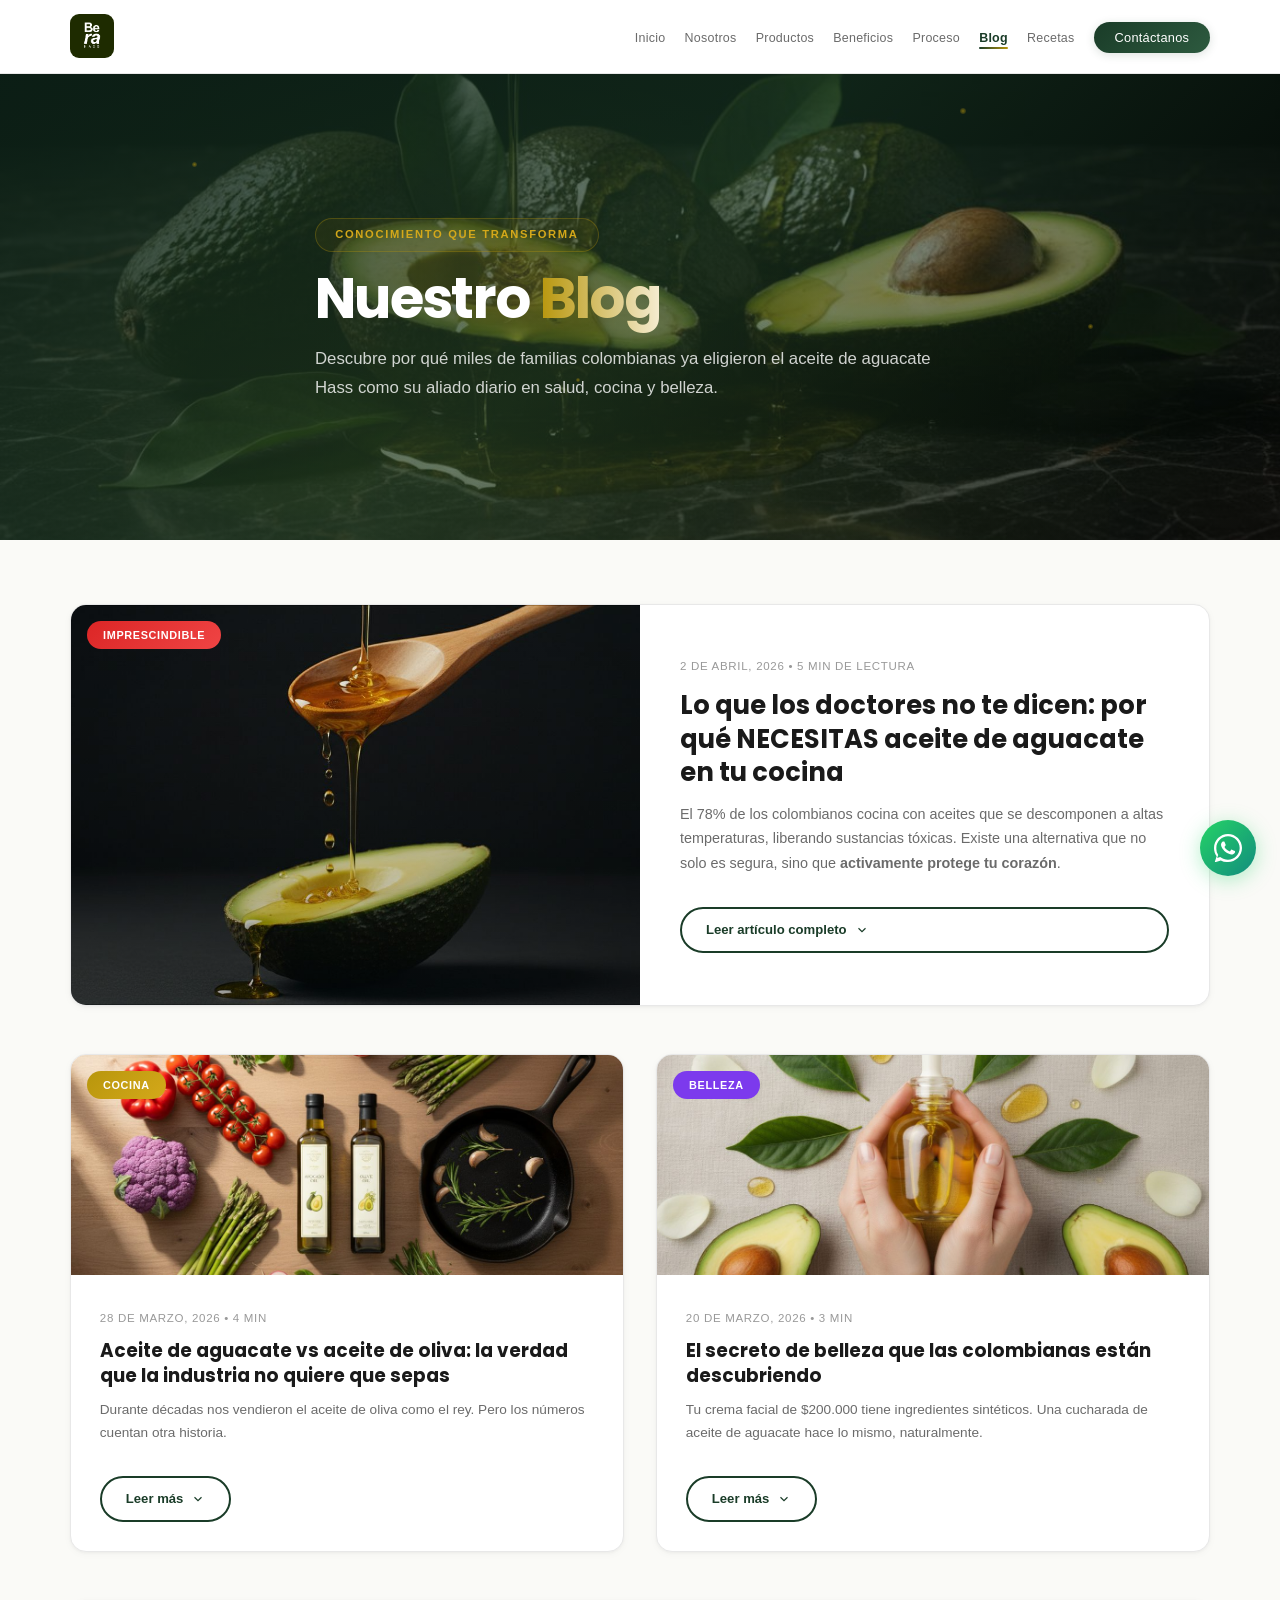
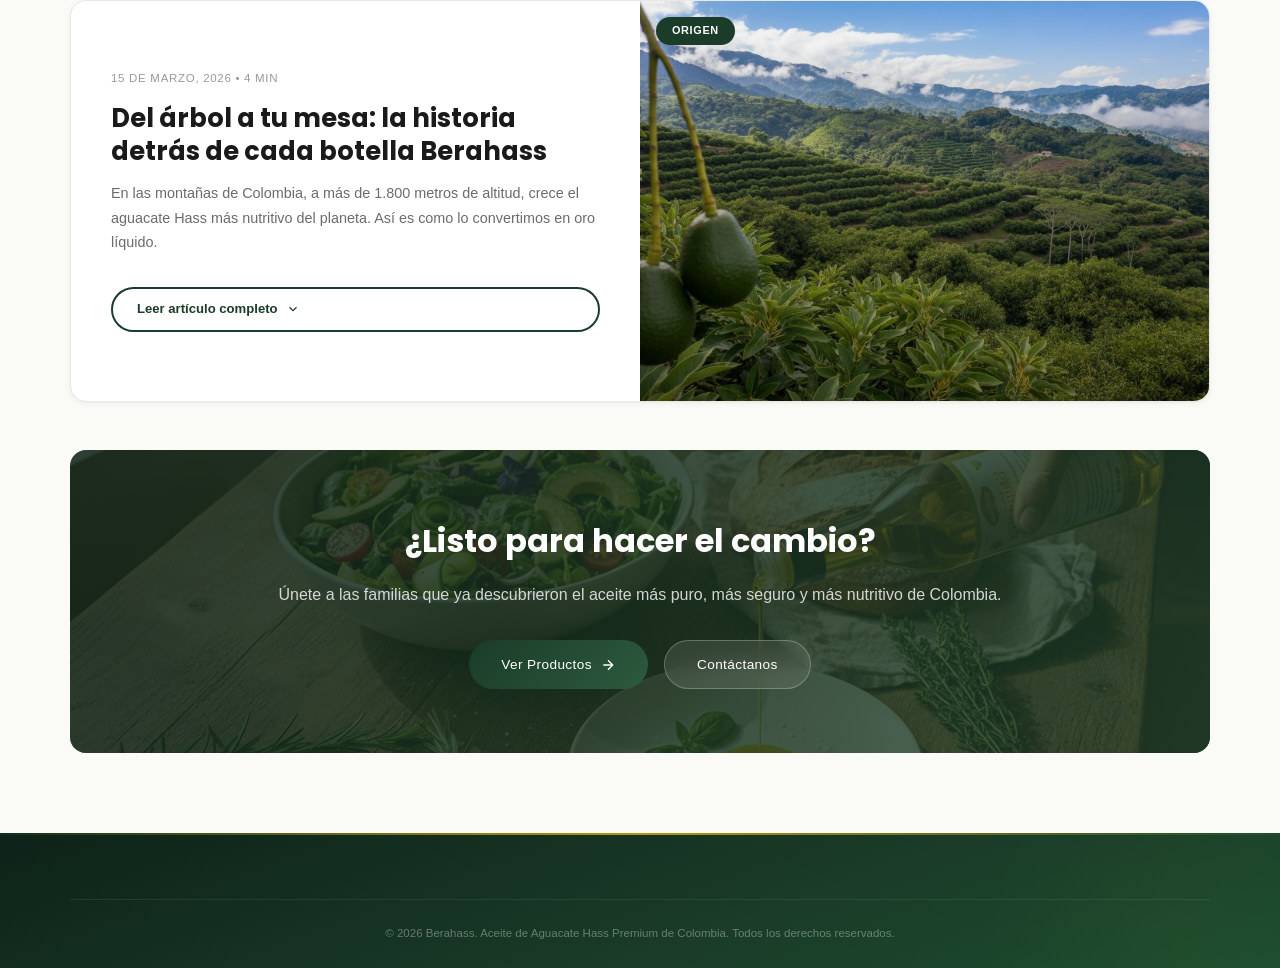
==== blog.html @ 2ee93e2a "Polish new logo for mobile + iOS home-screen icon Add responsive sizing for .logo-img at 820px, 600p" ====
<!DOCTYPE html>
<html lang="es">
<head>
    <meta charset="UTF-8">
    <meta name="viewport" content="width=device-width, initial-scale=1.0">
    <title>Blog | Berahass - Aceite de Aguacate Hass Premium</title>
    <meta name="description" content="Descubre los secretos del aceite de aguacate Hass: beneficios para tu salud, recetas, belleza y por qué es el mejor aceite del mundo.">
    <link rel="canonical" href="https://berahass.co/blog.html">
    <meta property="og:title" content="Blog | Berahass - Aceite de Aguacate Hass">
    <meta property="og:description" content="Todo sobre el aceite de aguacate Hass colombiano. Salud, cocina y belleza.">
    <meta property="og:image" content="https://berahass.co/hero-cultivo.jpg">
    <meta name="theme-color" content="#1a4d2e">
    <link rel="icon" type="image/png" sizes="48x48" href="favicon-48.png">
    <link rel="icon" type="image/png" sizes="192x192" href="favicon-192.png">
    <link rel="apple-touch-icon" sizes="180x180" href="BERAHASS1.png">
    <link rel="preload" href="aguacate-hero.jpg" as="image" fetchpriority="high">
    <link rel="preload" href="styles.css" as="style">
    <link rel="dns-prefetch" href="https://fonts.googleapis.com">
    <link rel="preconnect" href="https://fonts.googleapis.com">
    <link rel="preconnect" href="https://fonts.gstatic.com" crossorigin>
    <link href="https://fonts.googleapis.com/css2?family=Poppins:wght@600;700&family=Inter:wght@400;500;600&display=swap" rel="stylesheet" media="print" onload="this.media='all'">
    <noscript><link href="https://fonts.googleapis.com/css2?family=Poppins:wght@600;700&family=Inter:wght@400;500;600&display=swap" rel="stylesheet"></noscript>
    <link rel="stylesheet" href="styles.css">
    <style>
        *,*::before,*::after{box-sizing:border-box;margin:0;padding:0}
        body{font-family:-apple-system,sans-serif;overflow-x:hidden}
        .navbar-solid{position:fixed;top:0;left:0;right:0;z-index:1000;background:#fff;padding:.9rem 0}
        .nav-container{display:flex;align-items:center;justify-content:space-between;flex-wrap:nowrap}
        .nav-links{display:flex;align-items:center;gap:1.2rem}
        .nav-links a{font-size:.78rem;white-space:nowrap}
        .blog-hero{position:relative;min-height:60vh;display:flex;align-items:center}
    </style>
</head>
<body>
    <!-- Navigation (solid for inner pages) -->
    <nav class="navbar navbar-solid">
        <div class="container nav-container">
            <a href="index.html" class="logo">
                <img src="BERAHASS1.png" alt="Berahass" class="logo-img">
            </a>
            <button class="nav-toggle" id="navToggle" aria-label="Menu">
                <span></span><span></span><span></span>
            </button>
            <ul class="nav-links" id="navLinks">
                <li><a href="index.html">Inicio</a></li>
                <li><a href="index.html#nosotros">Nosotros</a></li>
                <li><a href="index.html#productos">Productos</a></li>
                <li><a href="index.html#beneficios">Beneficios</a></li>
                <li><a href="index.html#proceso">Proceso</a></li>
                <li><a href="blog.html" class="active">Blog</a></li>
                <li><a href="recetas.html">Recetas</a></li>
                <li><a href="index.html#contacto" class="btn-nav">Contáctanos</a></li>
            </ul>
        </div>
    </nav>

    <!-- Blog Hero -->
    <section class="blog-hero">
        <div class="blog-hero-overlay"></div>
        <div class="blog-hero-particles">
            <span class="particle" style="--x:15%;--y:30%;--s:5px;--d:7s;--delay:0s"></span>
            <span class="particle" style="--x:75%;--y:20%;--s:6px;--d:9s;--delay:1s"></span>
            <span class="particle" style="--x:45%;--y:70%;--s:4px;--d:8s;--delay:2s"></span>
            <span class="particle" style="--x:85%;--y:60%;--s:5px;--d:10s;--delay:0.5s"></span>
        </div>
        <div class="container blog-hero-content">
            <span class="blog-hero-tag">Conocimiento que transforma</span>
            <h1>Nuestro <span class="blog-hero-accent">Blog</span></h1>
            <p>Descubre por qué miles de familias colombianas ya eligieron el aceite de aguacate Hass como su aliado diario en salud, cocina y belleza.</p>
        </div>
    </section>

    <!-- Blog Content -->
    <section class="blog-section">
        <div class="container">

            <!-- Featured Article -->
            <article class="blog-featured" id="art1">
                <div class="blog-featured-img">
                    <img src="aguacate-salud.jpg" alt="Aceite de aguacate Hass puro cayendo sobre aguacates frescos" loading="lazy">
                    <div class="blog-featured-overlay"></div>
                    <span class="blog-cat blog-cat-red">Imprescindible</span>
                </div>
                <div class="blog-featured-body">
                    <span class="blog-meta">2 de Abril, 2026 &bull; 5 min de lectura</span>
                    <h2>Lo que los doctores no te dicen: por qué NECESITAS aceite de aguacate en tu cocina</h2>
                    <p class="blog-excerpt">El 78% de los colombianos cocina con aceites que se descomponen a altas temperaturas, liberando sustancias tóxicas. Existe una alternativa que no solo es segura, sino que <strong>activamente protege tu corazón</strong>.</p>
                    <div class="blog-featured-content" id="content1">
                        <h3>El peligro invisible en tu cocina</h3>
                        <p>Cada vez que calientas aceite de girasol, soya o canola por encima de 180°C, se generan aldehídos y radicales libres. Estos compuestos están directamente relacionados con enfermedades cardiovasculares y procesos inflamatorios crónicos.</p>
                        <p>El aceite de aguacate Hass tiene un <strong>punto de humo de 280°C</strong>, el más alto de todos los aceites naturales. Esto significa que puedes freír, saltear y hornear sin que el aceite se degrade. Cada gota que usas es segura.</p>
                        <h3>5 beneficios respaldados por la ciencia</h3>
                        <ul class="blog-list">
                            <li><strong>Reduce el colesterol LDL hasta un 22%</strong> — Estudios publicados en el Journal of Clinical Lipidology demuestran que el ácido oleico del aguacate reduce el colesterol malo sin afectar el bueno.</li>
                            <li><strong>Absorción de nutrientes x5</strong> — La grasa saludable del aceite de aguacate multiplica por 5 la absorción de carotenoides (vitamina A) de las ensaladas y vegetales.</li>
                            <li><strong>Antiinflamatorio natural</strong> — Rico en Omega-9, combate la inflamación crónica, la causa silenciosa del 80% de enfermedades modernas.</li>
                            <li><strong>Protege tu visión</strong> — Alto contenido de luteína, un antioxidante que protege la retina contra la degeneración macular.</li>
                            <li><strong>Fortalece el sistema inmune</strong> — La vitamina E y los fitosteroles del aceite de aguacate potencian las defensas naturales del cuerpo.</li>
                        </ul>
                        <div class="blog-callout">
                            <div class="blog-callout-icon">💡</div>
                            <p><strong>Dato clave:</strong> Una sola cucharada de aceite de aguacate Berahass contiene el 25% de tu dosis diaria de vitamina E. Es el aceite con mayor concentración de Omega 3-6-9 del mercado colombiano.</p>
                        </div>
                        <p>La pregunta no es si puedes permitirte usar aceite de aguacate. La pregunta es: <strong>¿puedes permitirte NO usarlo?</strong></p>
                    </div>
                    <button class="blog-toggle-btn" onclick="toggleArticle('content1', this)">
                        Leer artículo completo <svg width="14" height="14" viewBox="0 0 24 24" fill="none" stroke="currentColor" stroke-width="2"><path d="M6 9l6 6 6-6"/></svg>
                    </button>
                </div>
            </article>

            <!-- Article Grid -->
            <div class="blog-grid-2">

                <!-- Article 2 -->
                <article class="blog-card-2" id="art2">
                    <div class="blog-card-2-img">
                        <img src="aguacate-cocina.jpg" alt="Aguacates Hass cortados listos para cocinar" loading="lazy">
                        <span class="blog-cat blog-cat-gold">Cocina</span>
                    </div>
                    <div class="blog-card-2-body">
                        <span class="blog-meta">28 de Marzo, 2026 &bull; 4 min</span>
                        <h3>Aceite de aguacate vs aceite de oliva: la verdad que la industria no quiere que sepas</h3>
                        <p>Durante décadas nos vendieron el aceite de oliva como el rey. Pero los números cuentan otra historia.</p>
                        <div class="blog-card-2-content" id="content2">
                            <div class="blog-comparison">
                                <div class="blog-comp-item blog-comp-win">
                                    <h4>🥑 Aceite de Aguacate</h4>
                                    <ul>
                                        <li>Punto de humo: <strong>280°C</strong></li>
                                        <li>Omega-9: <strong>70%</strong></li>
                                        <li>Vitamina E: <strong>Alta</strong></li>
                                        <li>Sabor: <strong>Suave, versátil</strong></li>
                                        <li>Para freír: <strong>Perfecto</strong></li>
                                    </ul>
                                </div>
                                <div class="blog-comp-item">
                                    <h4>🫒 Aceite de Oliva</h4>
                                    <ul>
                                        <li>Punto de humo: <strong>210°C</strong></li>
                                        <li>Omega-9: <strong>55%</strong></li>
                                        <li>Vitamina E: <strong>Media</strong></li>
                                        <li>Sabor: <strong>Fuerte, amargo</strong></li>
                                        <li>Para freír: <strong>No ideal</strong></li>
                                    </ul>
                                </div>
                            </div>
                            <p>El aceite de aguacate supera al de oliva en <strong>todos los indicadores clave</strong>: mayor punto de humo, más Omega-9, sabor más neutro que no altera tus platos, y una versatilidad insuperable.</p>
                            <p>Además, el aceite de aguacate Berahass es <strong>100% colombiano</strong>. No recorre miles de kilómetros desde Europa. Llega fresco a tu mesa, con toda su potencia nutricional intacta.</p>
                            <div class="blog-callout blog-callout-gold">
                                <div class="blog-callout-icon">🔥</div>
                                <p><strong>¿Sabías que...?</strong> Cuando fríes con aceite de oliva a más de 210°C, pierdes todos sus beneficios. Con aceite de aguacate puedes llegar a 280°C sin perder ni una sola propiedad.</p>
                            </div>
                        </div>
                        <button class="blog-toggle-btn" onclick="toggleArticle('content2', this)">
                            Leer más <svg width="14" height="14" viewBox="0 0 24 24" fill="none" stroke="currentColor" stroke-width="2"><path d="M6 9l6 6 6-6"/></svg>
                        </button>
                    </div>
                </article>

                <!-- Article 3 -->
                <article class="blog-card-2" id="art3">
                    <div class="blog-card-2-img">
                        <img src="aguacate-belleza.jpg" alt="Aceite de aguacate Hass Extra Virgen para belleza natural" loading="lazy">
                        <span class="blog-cat blog-cat-purple">Belleza</span>
                    </div>
                    <div class="blog-card-2-body">
                        <span class="blog-meta">20 de Marzo, 2026 &bull; 3 min</span>
                        <h3>El secreto de belleza que las colombianas están descubriendo</h3>
                        <p>Tu crema facial de $200.000 tiene ingredientes sintéticos. Una cucharada de aceite de aguacate hace lo mismo, naturalmente.</p>
                        <div class="blog-card-2-content" id="content3">
                            <h4>Para tu piel</h4>
                            <p>El aceite de aguacate penetra las 3 capas de la piel gracias a su composición molecular única. No se queda en la superficie como las cremas convencionales.</p>
                            <ul class="blog-list">
                                <li><strong>Hidratación profunda</strong> — Los ácidos grasos esenciales restauran la barrera lipídica de la piel.</li>
                                <li><strong>Anti-edad natural</strong> — La vitamina E neutraliza los radicales libres que causan arrugas prematuras.</li>
                                <li><strong>Regeneración celular</strong> — Acelera la recuperación de cicatrices, quemaduras solares y manchas.</li>
                            </ul>
                            <h4>Para tu cabello</h4>
                            <ul class="blog-list">
                                <li><strong>Mascarilla nocturna:</strong> Aplica 2 cucharadas en las puntas, envuelve con una toalla y deja actuar toda la noche. Resultado: cabello de seda.</li>
                                <li><strong>Anti-frizz natural:</strong> Una gota entre las palmas y pásala por el cabello húmedo. Adiós al encrespamiento.</li>
                                <li><strong>Fortalecimiento:</strong> Masajea el cuero cabelludo con aceite tibio 2 veces por semana. Reduce la caída hasta un 40%.</li>
                            </ul>
                            <div class="blog-callout blog-callout-purple">
                                <div class="blog-callout-icon">✨</div>
                                <p><strong>Tip Berahass:</strong> Usa el aceite Extra Virgen para tratamientos de belleza. Al ser prensado en frío, conserva el 100% de sus vitaminas y antioxidantes.</p>
                            </div>
                        </div>
                        <button class="blog-toggle-btn" onclick="toggleArticle('content3', this)">
                            Leer más <svg width="14" height="14" viewBox="0 0 24 24" fill="none" stroke="currentColor" stroke-width="2"><path d="M6 9l6 6 6-6"/></svg>
                        </button>
                    </div>
                </article>
            </div>

            <!-- Article 4 - Full Width -->
            <article class="blog-featured blog-featured-reverse" id="art4">
                <div class="blog-featured-img">
                    <img src="aguacate-origen.jpg" alt="Cultivo de aguacate Hass en las montañas de Colombia" loading="lazy">
                    <div class="blog-featured-overlay"></div>
                    <span class="blog-cat blog-cat-green">Origen</span>
                </div>
                <div class="blog-featured-body">
                    <span class="blog-meta">15 de Marzo, 2026 &bull; 4 min</span>
                    <h2>Del árbol a tu mesa: la historia detrás de cada botella Berahass</h2>
                    <p class="blog-excerpt">En las montañas de Colombia, a más de 1.800 metros de altitud, crece el aguacate Hass más nutritivo del planeta. Así es como lo convertimos en oro líquido.</p>
                    <div class="blog-featured-content" id="content4">
                        <h3>Un proceso artesanal con estándares industriales</h3>
                        <p>Cada aguacate Hass es seleccionado a mano en su punto óptimo de maduración. Solo el 30% de los frutos pasan nuestro control de calidad. El resto se destina a otros usos.</p>
                        <p>El prensado en frío se realiza a menos de 50°C, preservando <strong>todas las vitaminas, antioxidantes y ácidos grasos</strong> que hacen único a este aceite. No usamos químicos, solventes ni refinamientos agresivos.</p>
                        <h3>¿Por qué el aguacate colombiano es diferente?</h3>
                        <ul class="blog-list">
                            <li><strong>Altitud perfecta</strong> — El clima de montaña tropical genera aguacates con mayor concentración de aceite (hasta 25% más que en otras regiones).</li>
                            <li><strong>Suelos volcánicos</strong> — Ricos en minerales que se transfieren directamente al fruto y luego al aceite.</li>
                            <li><strong>Sin estaciones extremas</strong> — Producción durante todo el año, lo que garantiza frescura constante.</li>
                            <li><strong>Biodiversidad única</strong> — El ecosistema colombiano produce frutos con un perfil nutricional incomparable.</li>
                        </ul>
                        <div class="blog-callout blog-callout-green">
                            <div class="blog-callout-icon">🌿</div>
                            <p><strong>Compromiso Berahass:</strong> Cada botella que compras apoya a más de 50 familias campesinas colombianas. No solo eliges salud, eliges impacto social.</p>
                        </div>
                    </div>
                    <button class="blog-toggle-btn" onclick="toggleArticle('content4', this)">
                        Leer artículo completo <svg width="14" height="14" viewBox="0 0 24 24" fill="none" stroke="currentColor" stroke-width="2"><path d="M6 9l6 6 6-6"/></svg>
                    </button>
                </div>
            </article>

            <!-- CTA Section -->
            <div class="blog-cta">
                <div class="blog-cta-inner">
                    <h2>¿Listo para hacer el cambio?</h2>
                    <p>Únete a las familias que ya descubrieron el aceite más puro, más seguro y más nutritivo de Colombia.</p>
                    <div class="blog-cta-buttons">
                        <a href="index.html#productos" class="btn btn-gold btn-lg">Ver Productos <svg width="16" height="16" viewBox="0 0 24 24" fill="none" stroke="currentColor" stroke-width="2"><path d="M5 12h14M12 5l7 7-7 7"/></svg></a>
                        <a href="index.html#contacto" class="btn btn-glass btn-lg">Contáctanos</a>
                    </div>
                </div>
            </div>

        </div>
    </section>

    <!-- Footer -->
    <footer class="footer">
        <div class="container">
            <div class="footer-bottom">
                <p>&copy; 2026 Berahass. Aceite de Aguacate Hass Premium de Colombia. Todos los derechos reservados.</p>
            </div>
        </div>
    </footer>

    <!-- WhatsApp Float -->
    <a href="https://wa.me/573000000000" target="_blank" rel="noopener noreferrer" class="whatsapp-float" aria-label="WhatsApp">
        <svg width="28" height="28" viewBox="0 0 24 24" fill="#fff"><path d="M17.472 14.382c-.297-.149-1.758-.867-2.03-.967-.273-.099-.471-.148-.67.15-.197.297-.767.966-.94 1.164-.173.199-.347.223-.644.075-.297-.15-1.255-.463-2.39-1.475-.883-.788-1.48-1.761-1.653-2.059-.173-.297-.018-.458.13-.606.134-.133.298-.347.446-.52.149-.174.198-.298.298-.497.099-.198.05-.371-.025-.52-.075-.149-.669-1.612-.916-2.207-.242-.579-.487-.5-.669-.51-.173-.008-.371-.01-.57-.01-.198 0-.52.074-.792.372-.272.297-1.04 1.016-1.04 2.479 0 1.462 1.065 2.875 1.213 3.074.149.198 2.096 3.2 5.077 4.487.709.306 1.262.489 1.694.625.712.227 1.36.195 1.871.118.571-.085 1.758-.719 2.006-1.413.248-.694.248-1.289.173-1.413-.074-.124-.272-.198-.57-.347z"/><path d="M12 0C5.373 0 0 5.373 0 12c0 2.625.846 5.059 2.284 7.034L.789 23.492a.5.5 0 00.611.611l4.458-1.495A11.952 11.952 0 0012 24c6.627 0 12-5.373 12-12S18.627 0 12 0zm0 22c-2.387 0-4.607-.798-6.379-2.145l-.258-.19-2.652.889.889-2.652-.19-.258A9.956 9.956 0 012 12C2 6.486 6.486 2 12 2s10 4.486 10 10-4.486 10-10 10z"/></svg>
        <span class="whatsapp-tooltip">Escríbenos</span>
    </a>

    <script>
    // Mobile nav toggle
    const navToggle = document.getElementById('navToggle');
    const navLinks = document.getElementById('navLinks');
    if (navToggle) {
        navToggle.addEventListener('click', () => {
            navToggle.classList.toggle('active');
            navLinks.classList.toggle('active');
        });
        navLinks.querySelectorAll('a').forEach(link => {
            link.addEventListener('click', () => {
                navToggle.classList.remove('active');
                navLinks.classList.remove('active');
            });
        });
    }

    // Toggle article content
    function toggleArticle(id, btn) {
        const content = document.getElementById(id);
        if (!content) return;
        const isOpen = content.classList.toggle('open');
        btn.classList.toggle('open', isOpen);
        btn.innerHTML = isOpen
            ? 'Cerrar <svg width="14" height="14" viewBox="0 0 24 24" fill="none" stroke="currentColor" stroke-width="2"><path d="M18 15l-6-6-6 6"/></svg>'
            : 'Leer más <svg width="14" height="14" viewBox="0 0 24 24" fill="none" stroke="currentColor" stroke-width="2"><path d="M6 9l6 6 6-6"/></svg>';
        if (isOpen) {
            content.scrollIntoView({ behavior: 'smooth', block: 'nearest' });
        }
    }

    // Animate on scroll
    const observer = new IntersectionObserver((entries) => {
        entries.forEach(entry => {
            if (entry.isIntersecting) {
                entry.target.classList.add('blog-visible');
                observer.unobserve(entry.target);
            }
        });
    }, { threshold: 0.1 });
    document.querySelectorAll('.blog-card-2, .blog-featured, .blog-cta').forEach(el => observer.observe(el));
    </script>
</body>
</html>
---- styles.css ----
/* ═══════════════════════════════════════════════════
   BERA HASS — Minimalist Edition 2026
   ═══════════════════════════════════════════════════ */

:root {
    --bg: #ffffff;
    --bg-alt: #fafaf7;
    --surface: #ffffff;
    --text: #1a1a1a;
    --muted: #6b6b6b;
    --light: #999;
    --line: #e8e8e8;
    --green: #1a3c28;
    --green-2: #2d5a3f;
    --green-light: #e8f0eb;
    --gold: #b8960c;
    --gold-2: #d4a81a;
    --gold-light: #f5ecd0;
    --dark: #111;
    --radius: 16px;
    --radius-sm: 10px;
    --shadow: 0 1px 3px rgba(0,0,0,0.04), 0 2px 8px rgba(0,0,0,0.03);
    --shadow-md: 0 4px 16px rgba(0,0,0,0.06), 0 2px 6px rgba(0,0,0,0.04);
    --shadow-lg: 0 8px 30px rgba(0,0,0,0.08), 0 4px 12px rgba(0,0,0,0.05);
    --shadow-glow: 0 0 30px rgba(26,60,40,0.15);
    --shadow-gold-glow: 0 0 30px rgba(184,150,12,0.2);
    --container: 1140px;
    --font-display: 'Poppins', -apple-system, sans-serif;
    --font-body: 'Inter', -apple-system, sans-serif;
    --transition-smooth: cubic-bezier(0.4, 0, 0.2, 1);
    --transition-bounce: cubic-bezier(0.34, 1.56, 0.64, 1);
}

*, *::before, *::after { box-sizing: border-box; margin: 0; padding: 0; }
html { scroll-behavior: smooth; }
body {
    font-family: var(--font-body);
    color: var(--text);
    background: var(--bg);
    font-size: 15px;
    line-height: 1.7;
    overflow-x: hidden;
    -webkit-font-smoothing: antialiased;
}
img { display: block; max-width: 100%; height: auto; }
a { color: inherit; text-decoration: none; }
ul { list-style: none; }
button, input, select, textarea { font: inherit; }

.container {
    width: min(calc(100% - 2.5rem), var(--container));
    margin: 0 auto;
}

/* ─── PRELOADER ─── */
.preloader {
    position: fixed;
    inset: 0;
    z-index: 9999;
    background: linear-gradient(135deg, #0d2218 0%, var(--green) 50%, #1a4d2e 100%);
    display: flex;
    align-items: center;
    justify-content: center;
    transition: opacity 0.6s var(--transition-smooth), visibility 0.6s var(--transition-smooth), transform 0.6s var(--transition-smooth);
}
.preloader.hidden {
    opacity: 0;
    visibility: hidden;
    pointer-events: none;
    transform: scale(1.05);
}
.preloader-inner { text-align: center; }
.preloader-logo {
    display: flex;
    align-items: center;
    justify-content: center;
    margin-bottom: 2rem;
}
.preloader-logo-img {
    width: 110px;
    height: auto;
    border-radius: 22px;
    box-shadow: 0 10px 40px rgba(0,0,0,0.35);
    animation: floatSoft 3s ease-in-out infinite, preloaderGlow 2s ease-in-out infinite alternate;
}
@keyframes floatSoft {
    0%, 100% { transform: translateY(0) scale(1); }
    50% { transform: translateY(-8px) scale(1.03); }
}
@keyframes preloaderGlow {
    from { filter: drop-shadow(0 0 18px rgba(132,204,22,0.25)); }
    to { filter: drop-shadow(0 0 32px rgba(132,204,22,0.55)); }
}
.preloader-brand {
    display: none;
}
.preloader-bar {
    width: 140px;
    height: 3px;
    background: rgba(255,255,255,0.1);
    border-radius: 4px;
    overflow: hidden;
    margin: 0 auto;
    position: relative;
}
.preloader-fill {
    height: 100%;
    background: linear-gradient(90deg, var(--gold), #d4a81a, var(--gold));
    background-size: 200% 100%;
    border-radius: 4px;
    animation: preloaderFill 0.8s ease forwards, shimmerBar 0.8s ease-in-out infinite;
    box-shadow: 0 0 12px rgba(184,150,12,0.5);
}
@keyframes preloaderFill {
    from { width: 0; }
    to { width: 100%; }
}
@keyframes shimmerBar {
    0% { background-position: -200% 0; }
    100% { background-position: 200% 0; }
}

/* ─── BERAHASS BRAND COLORS (Colombia flag) ─── */
.brand-col {
    font-weight: inherit;
    font-style: normal;
}
.brand-col .b-y { color: #FCD116; }
.brand-col .b-b { color: #003893; }
.brand-col .b-r { color: #CE1126; }
/* Light backgrounds */
.brand-col-dark .b-y { color: #d4a81a; }
.brand-col-dark .b-b { color: #003893; }
.brand-col-dark .b-r { color: #CE1126; }

/* ─── NAVBAR ─── */
.navbar {
    position: fixed;
    top: 0;
    left: 0;
    right: 0;
    z-index: 1000;
    padding: 0.9rem 0;
    background: rgba(255,255,255,0.7);
    backdrop-filter: blur(20px) saturate(1.8);
    -webkit-backdrop-filter: blur(20px) saturate(1.8);
    border-bottom: 1px solid rgba(255,255,255,0.2);
    transition: all 0.4s var(--transition-smooth);
}
.navbar.scrolled {
    padding: 0.6rem 0;
    background: rgba(255,255,255,0.92);
    border-bottom-color: rgba(0,0,0,0.06);
    box-shadow: 0 4px 30px rgba(0,0,0,0.04);
}
    box-shadow: 0 8px 32px rgba(0,0,0,0.08), 0 2px 6px rgba(0,0,0,0.04);
}
.nav-container {
    display: flex;
    align-items: center;
    justify-content: space-between;
    flex-wrap: nowrap;
}
.logo {
    display: flex;
    align-items: center;
    z-index: 10;
}
.logo-img {
    width: 44px;
    height: auto;
    border-radius: 9px;
    transition: transform 0.3s ease;
}
.logo:hover .logo-img {
    transform: scale(1.05);
}
.nav-links {
    display: flex;
    align-items: center;
    gap: 1.2rem;
}
.nav-links a {
    font-size: 0.78rem;
    font-weight: 500;
    white-space: nowrap;
    color: var(--muted);
    letter-spacing: 0.02em;
    transition: color 0.3s ease;
    position: relative;
}
.nav-links a:hover { color: var(--text); }
.nav-links a.active { color: var(--green); font-weight: 600; }
.nav-links a::after {
    content: '';
    position: absolute;
    bottom: -4px;
    left: 0;
    width: 0;
    height: 2px;
    background: linear-gradient(90deg, var(--green), var(--gold));
    border-radius: 2px;
    transition: width 0.3s ease;
}
.nav-links a:hover::after,
.nav-links a.active::after { width: 100%; }
.btn-nav {
    padding: 0.5rem 1.3rem !important;
    background: linear-gradient(135deg, var(--green), #2d5a3f) !important;
    color: #fff !important;
    border-radius: 100px !important;
    font-size: 0.8rem !important;
    letter-spacing: 0.03em;
    transition: all 0.3s var(--transition-smooth) !important;
    box-shadow: 0 2px 10px rgba(26,60,40,0.15);
}
.btn-nav:hover {
    background: linear-gradient(135deg, #2d5a3f, #3a7a55) !important;
    transform: translateY(-2px);
    box-shadow: 0 6px 20px rgba(26,60,40,0.25) !important;
}
.btn-nav::after { display: none !important; }
.nav-toggle {
    display: none;
    flex-direction: column;
    gap: 5px;
    background: none;
    border: none;
    cursor: pointer;
    padding: 4px;
    z-index: 10;
}
.nav-toggle span {
    display: block;
    width: 22px;
    height: 1.5px;
    background: var(--text);
    transition: all 0.3s ease;
}

/* ─── BUTTONS ─── */
.btn {
    display: inline-flex;
    align-items: center;
    gap: 0.5rem;
    font-weight: 500;
    font-size: 0.85rem;
    letter-spacing: 0.03em;
    border-radius: 100px;
    border: none;
    cursor: pointer;
    transition: all 0.3s ease;
    text-decoration: none;
}
.btn-lg { padding: 0.75rem 2rem; }
.btn-gold {
    background: linear-gradient(135deg, var(--green) 0%, #2d5a3f 100%);
    color: #fff;
    position: relative;
    overflow: hidden;
}
.btn-gold::before {
    content: '';
    position: absolute;
    top: 0;
    left: -100%;
    width: 100%;
    height: 100%;
    background: linear-gradient(90deg, transparent, rgba(255,255,255,0.15), transparent);
    transition: left 0.5s var(--transition-smooth);
}
.btn-gold:hover::before {
    left: 100%;
}
.btn-gold:hover {
    background: linear-gradient(135deg, #2d5a3f 0%, #3a7a55 100%);
    transform: translateY(-3px);
    box-shadow: 0 8px 25px rgba(26,60,40,0.3), 0 0 40px rgba(26,60,40,0.1);
}
.btn-glass {
    background: rgba(255,255,255,0.1);
    color: #fff;
    border: 1px solid rgba(255,255,255,0.25);
    backdrop-filter: blur(10px);
}
.btn-glass:hover {
    background: rgba(255,255,255,0.2);
    border-color: rgba(255,255,255,0.4);
    transform: translateY(-2px);
    box-shadow: 0 8px 25px rgba(0,0,0,0.15);
}
.btn-full { width: 100%; justify-content: center; }

/* ─── HERO ─── */
.hero {
    position: relative;
    min-height: 100vh;
    display: flex;
    align-items: center;
    overflow: hidden;
}
.hero-bg {
    position: absolute;
    inset: -20px;
    background: url('hero-cultivo.jpg') center 20%/cover;
    animation: heroZoom 20s ease-in-out infinite alternate;
}
@keyframes heroZoom {
    0% { transform: scale(1); }
    100% { transform: scale(1.08); }
}
.hero-bg-img {
    display: none;
}
.hero-overlay {
    position: absolute;
    inset: 0;
    background:
        linear-gradient(135deg, rgba(13,34,24,0.8) 0%, rgba(26,60,40,0.5) 40%, rgba(0,0,0,0.25) 100%),
        radial-gradient(ellipse at 20% 80%, rgba(184,150,12,0.15) 0%, transparent 60%),
        radial-gradient(circle at 80% 20%, rgba(26,60,40,0.2) 0%, transparent 50%);
}
/* Floating particles */
.hero-particles {
    position: absolute;
    inset: 0;
    z-index: 2;
    pointer-events: none;
    overflow: hidden;
}
.particle {
    position: absolute;
    left: var(--x);
    top: var(--y);
    width: var(--s);
    height: var(--s);
    background: radial-gradient(circle, rgba(184,150,12,0.6), rgba(184,150,12,0));
    border-radius: 50%;
    animation: particleFloat var(--d) ease-in-out var(--delay) infinite;
}
@keyframes particleFloat {
    0%, 100% { transform: translate(0, 0) scale(1); opacity: 0.3; }
    25% { transform: translate(30px, -40px) scale(1.5); opacity: 0.7; }
    50% { transform: translate(-20px, -80px) scale(1); opacity: 0.4; }
    75% { transform: translate(40px, -30px) scale(1.3); opacity: 0.6; }
}
.hero-split {
    position: relative;
    z-index: 2;
    padding: 8rem 0 6rem;
}
.hero-center {
    position: relative;
    z-index: 2;
    padding: 8rem 0 6rem;
    display: flex;
    flex-direction: column;
    align-items: center;
    justify-content: center;
    min-height: 100vh;
    text-align: center;
    gap: 3rem;
}
.hero-center .hero-text {
    max-width: 720px;
}
.hero-center .hero-subtitle {
    max-width: 520px;
    margin-left: auto;
    margin-right: auto;
}
.hero-center .hero-buttons {
    justify-content: center;
}
.hero-center .hero-stats {
    background: rgba(255,255,255,0.06);
    backdrop-filter: blur(20px);
    border: 1px solid rgba(255,255,255,0.1);
    border-radius: 100px;
    padding: 1.2rem 3rem;
    margin-top: 0;
    border-top: none;
    animation: heroTitleIn 1s cubic-bezier(0.4, 0, 0.2, 1) 1s both;
}
.hero-left { max-width: 640px; }
.hero-text h1 {
    font-family: var(--font-display);
    font-size: 4.5rem;
    font-weight: 700;
    color: #fff;
    line-height: 1.1;
    margin-bottom: 1.2rem;
    letter-spacing: -0.03em;
    text-shadow: 0 4px 60px rgba(0,0,0,0.4);
    animation: heroTitleIn 1s cubic-bezier(0.4, 0, 0.2, 1) 0.3s both;
}
@keyframes heroTitleIn {
    from { opacity: 0; transform: translateY(40px); filter: blur(8px); }
    to { opacity: 1; transform: translateY(0); filter: blur(0); }
}
.hero-accent {
    position: relative;
    display: inline-block;
    background: linear-gradient(
        90deg,
        #b8960c 0%,
        #f5ecd0 15%,
        #ffffff 20%,
        #f5ecd0 25%,
        #d4a81a 40%,
        #b8960c 60%,
        #f5ecd0 75%,
        #ffffff 80%,
        #f5ecd0 85%,
        #b8960c 100%
    );
    background-size: 400% auto;
    -webkit-background-clip: text;
    -webkit-text-fill-color: transparent;
    background-clip: text;
    animation: goldLiquid 5s ease-in-out infinite;
    filter: drop-shadow(0 0 25px rgba(184,150,12,0.4)) drop-shadow(0 0 60px rgba(184,150,12,0.15));
}
.hero-accent::after {
    content: 'El Oro Líquido';
    position: absolute;
    inset: 0;
    background: linear-gradient(
        90deg,
        transparent 0%,
        rgba(255,255,255,0.8) 48%,
        rgba(255,255,255,0.9) 50%,
        rgba(255,255,255,0.8) 52%,
        transparent 100%
    );
    background-size: 200% auto;
    -webkit-background-clip: text;
    -webkit-text-fill-color: transparent;
    background-clip: text;
    animation: goldFlash 4s ease-in-out infinite;
    animation-delay: 1.5s;
    opacity: 0;
}
@keyframes goldLiquid {
    0% { background-position: 0% center; }
    50% { background-position: 400% center; }
    100% { background-position: 0% center; }
}
@keyframes goldFlash {
    0%, 100% { opacity: 0; background-position: -100% center; }
    30% { opacity: 0.7; }
    50% { opacity: 1; background-position: 200% center; }
    70% { opacity: 0.7; }
    80%, 100% { opacity: 0; background-position: 200% center; }
}
/* Hero gold line */
.hero-line {
    width: 60px;
    height: 3px;
    background: linear-gradient(90deg, var(--gold), #d4a81a);
    border-radius: 2px;
    margin: 0 auto 1.5rem;
    animation: heroTitleIn 1s cubic-bezier(0.4, 0, 0.2, 1) 0.45s both;
    box-shadow: 0 0 15px rgba(184,150,12,0.4);
}
.hero-subtitle {
    font-size: 1.05rem;
    color: rgba(255,255,255,0.9);
    line-height: 1.8;
    margin-bottom: 2.5rem;
    max-width: 480px;
    font-weight: 300;
    text-shadow: 0 1px 10px rgba(0,0,0,0.2);
    animation: heroTitleIn 1s cubic-bezier(0.4, 0, 0.2, 1) 0.5s both;
}
.hero-buttons {
    display: flex;
    gap: 1rem;
    flex-wrap: wrap;
    animation: heroTitleIn 1s cubic-bezier(0.4, 0, 0.2, 1) 0.7s both;
}
.hero-buttons .btn-gold {
    padding: 0.85rem 2.2rem;
    font-size: 0.9rem;
    box-shadow: 0 4px 20px rgba(26,60,40,0.3);
    position: relative;
    overflow: hidden;
}
.hero-buttons .btn-gold::after {
    content: '';
    position: absolute;
    top: -50%;
    left: -50%;
    width: 200%;
    height: 200%;
    background: radial-gradient(circle, rgba(255,255,255,0.15) 0%, transparent 60%);
    opacity: 0;
    transition: opacity 0.4s ease;
}
.hero-buttons .btn-gold:hover::after {
    opacity: 1;
}
.hero-buttons .btn-gold:hover {
    box-shadow: 0 8px 35px rgba(26,60,40,0.4), 0 0 60px rgba(26,60,40,0.15);
}

/* Hero Badge */
.hero-badge {
    display: inline-flex;
    align-items: center;
    gap: 0.5rem;
    font-size: 0.75rem;
    font-weight: 600;
    text-transform: uppercase;
    letter-spacing: 0.12em;
    color: rgba(255,255,255,0.9);
    background: rgba(255,255,255,0.08);
    border: 1px solid rgba(255,255,255,0.12);
    backdrop-filter: blur(10px);
    border-radius: 100px;
    padding: 0.5rem 1.2rem;
    margin-bottom: 1.5rem;
    animation: heroTitleIn 1s cubic-bezier(0.4, 0, 0.2, 1) 0.1s both;
}
.hero-badge-dot {
    width: 8px;
    height: 8px;
    background: #4ade80;
    border-radius: 50%;
    animation: badgePulse 2s ease-in-out infinite;
    box-shadow: 0 0 8px rgba(74,222,128,0.6);
}
@keyframes badgePulse {
    0%, 100% { opacity: 1; transform: scale(1); }
    50% { opacity: 0.5; transform: scale(0.8); }
}

/* Hero Comprar Button */
.btn-hero-comprar {
    display: inline-flex;
    align-items: center;
    gap: 0.6rem;
    padding: 1rem 2.5rem;
    font-size: 1rem;
    font-weight: 700;
    color: #052e16;
    background: linear-gradient(135deg, #f5ecd0, #d4a81a, #b8960c);
    background-size: 200% auto;
    border: none;
    border-radius: 100px;
    text-decoration: none;
    transition: all 0.4s var(--transition-smooth);
    box-shadow: 0 6px 25px rgba(184,150,12,0.35), 0 0 50px rgba(184,150,12,0.1);
    position: relative;
    overflow: hidden;
    letter-spacing: 0.02em;
}
.btn-hero-comprar::before {
    content: '';
    position: absolute;
    top: 0;
    left: -100%;
    width: 100%;
    height: 100%;
    background: linear-gradient(90deg, transparent, rgba(255,255,255,0.4), transparent);
    transition: left 0.6s ease;
}
.btn-hero-comprar:hover::before {
    left: 100%;
}
.btn-hero-comprar:hover {
    background-position: right center;
    box-shadow: 0 10px 40px rgba(184,150,12,0.5), 0 0 80px rgba(184,150,12,0.15);
    transform: translateY(-3px) scale(1.03);
}

/* Hero Stats */
.hero-stats {
    display: flex;
    align-items: center;
    gap: 1.5rem;
    margin-top: 3rem;
    padding-top: 2rem;
    border-top: 1px solid rgba(255,255,255,0.1);
    animation: heroTitleIn 1s cubic-bezier(0.4, 0, 0.2, 1) 0.9s both;
}
.hero-stat strong {
    display: block;
    font-family: var(--font-display);
    font-size: 1.6rem;
    font-weight: 700;
    color: #fff;
    letter-spacing: -0.02em;
}
.hero-stat span {
    font-size: 0.72rem;
    color: rgba(255,255,255,0.5);
    text-transform: uppercase;
    letter-spacing: 0.08em;
    font-weight: 500;
}
.hero-stat-divider {
    width: 1px;
    height: 40px;
    background: rgba(255,255,255,0.12);
}

/* Glow Orbs */
.hero-glow {
    position: absolute;
    border-radius: 50%;
    pointer-events: none;
    filter: blur(80px);
    z-index: 1;
}
.hero-glow-1 {
    width: 500px;
    height: 500px;
    background: rgba(34,197,94,0.08);
    top: -10%;
    right: -5%;
    animation: glowOrb1 8s ease-in-out infinite alternate;
}
.hero-glow-2 {
    width: 400px;
    height: 400px;
    background: rgba(184,150,12,0.06);
    bottom: -15%;
    left: -5%;
    animation: glowOrb2 10s ease-in-out infinite alternate;
}
@keyframes glowOrb1 {
    0% { transform: translate(0, 0) scale(1); }
    100% { transform: translate(-50px, 50px) scale(1.3); }
}
@keyframes glowOrb2 {
    0% { transform: translate(0, 0) scale(1); }
    100% { transform: translate(40px, -30px) scale(1.2); }
}

/* Scroll Indicator */
.hero-scroll {
    position: absolute;
    bottom: 1.5rem;
    left: 0;
    right: 0;
    display: flex;
    flex-direction: column;
    align-items: center;
    gap: 0.5rem;
    z-index: 3;
    animation: heroTitleIn 1s cubic-bezier(0.4, 0, 0.2, 1) 1.2s both;
}
.hero-scroll span {
    font-size: 0.65rem;
    color: rgba(255,255,255,0.4);
    text-transform: uppercase;
    letter-spacing: 0.15em;
    font-weight: 500;
}
.hero-scroll-line {
    width: 1px;
    height: 40px;
    background: linear-gradient(to bottom, rgba(255,255,255,0.4), transparent);
    position: relative;
    overflow: hidden;
}
.hero-scroll-line::after {
    content: '';
    position: absolute;
    top: -100%;
    left: 0;
    width: 100%;
    height: 100%;
    background: linear-gradient(to bottom, transparent, #fff, transparent);
    animation: scrollLine 2s ease-in-out infinite;
}
@keyframes scrollLine {
    0% { top: -100%; }
    100% { top: 100%; }
}

/* ─── SHARED HERO BACKGROUND ON PANORAMA ─── */
.about-panorama {
    background: url('hero-cultivo.jpg') center/cover fixed;
}
.about-panorama .about-panorama-img {
    display: none;
}

/* ─── SECTIONS ─── */
.section {
    padding: 6rem 0;
    position: relative;
}
.section-header {
    text-align: center;
    max-width: 600px;
    margin: 0 auto 3.5rem;
}
.section-tag {
    display: inline-block;
    font-size: 0.7rem;
    font-weight: 600;
    text-transform: uppercase;
    letter-spacing: 0.15em;
    color: var(--green);
    margin-bottom: 0.8rem;
    padding: 0.4rem 1.2rem;
    border: 1px solid var(--green-light);
    border-radius: 100px;
    background: rgba(232,240,235,0.5);
    backdrop-filter: blur(4px);
    transition: all 0.3s var(--transition-smooth);
}
.section-tag:hover {
    background: var(--green-light);
    transform: translateY(-1px);
}
.section-tag.light {
    color: rgba(255,255,255,0.8);
    border-color: rgba(255,255,255,0.15);
    background: rgba(255,255,255,0.06);
}
.section-header h2 {
    font-family: var(--font-display);
    font-size: 2.4rem;
    font-weight: 700;
    line-height: 1.2;
    margin-bottom: 0.8rem;
    letter-spacing: -0.02em;
}
.section-header h2::after {
    content: '';
    display: block;
    width: 60px;
    height: 3px;
    background: linear-gradient(90deg, var(--gold), var(--green));
    border-radius: 2px;
    margin: 0.8rem auto 0;
}
.section-header.light h2 { color: #fff; }
.section-header p {
    font-size: 0.95rem;
    color: var(--muted);
    line-height: 1.7;
}
.section-header.light p { color: rgba(255,255,255,0.7); }
.text-gold {
    background: linear-gradient(135deg, var(--gold), #d4a81a);
    -webkit-background-clip: text;
    -webkit-text-fill-color: transparent;
    background-clip: text;
}
.text-gradient {
    background: linear-gradient(135deg, var(--gold), #d4a81a, #c9a227);
    -webkit-background-clip: text;
    -webkit-text-fill-color: transparent;
    background-clip: text;
}

/* ─── ABOUT / PANORAMA ─── */
.about-v2 { padding: 0; }
.about-panorama {
    position: relative;
    min-height: 50vh;
    display: flex;
    align-items: center;
    overflow: hidden;
}
.about-panorama-img {
    position: absolute;
    inset: 0;
    width: 100%;
    height: 100%;
    object-fit: cover;
}
.about-panorama-overlay {
    position: absolute;
    inset: 0;
    background:
        linear-gradient(135deg, rgba(13,34,24,0.7) 0%, rgba(0,0,0,0.3) 100%),
        radial-gradient(ellipse at 80% 20%, rgba(184,150,12,0.08) 0%, transparent 50%);
}
.about-panorama-content {
    position: relative;
    z-index: 2;
    padding: 5rem 0;
    max-width: 560px;
}
.panorama-badge {
    display: inline-flex;
    align-items: center;
    gap: 0.5rem;
    font-size: 0.7rem;
    font-weight: 600;
    text-transform: uppercase;
    letter-spacing: 0.15em;
    color: rgba(255,255,255,0.7);
    margin-bottom: 1rem;
}
.panorama-badge-dot {
    width: 6px;
    height: 6px;
    border-radius: 50%;
    background: var(--gold);
}
.about-panorama-content h2 {
    font-family: var(--font-display);
    font-size: 2.5rem;
    font-weight: 700;
    color: #fff;
    line-height: 1.2;
    margin-bottom: 0.8rem;
}
.panorama-subtitle {
    font-size: 0.95rem;
    color: rgba(255,255,255,0.7);
    line-height: 1.7;
    font-weight: 300;
}
/* Counters */
.about-counters {
    position: absolute;
    bottom: 0;
    left: 0;
    right: 0;
    z-index: 3;
    display: flex;
    justify-content: center;
    gap: 0;
    background: rgba(255,255,255,0.85);
    backdrop-filter: blur(20px) saturate(1.5);
    -webkit-backdrop-filter: blur(20px) saturate(1.5);
    border-top: 1px solid rgba(255,255,255,0.5);
}
.about-counter {
    flex: 1;
    max-width: 250px;
    text-align: center;
    padding: 1.5rem 1rem;
    animation: fadeUp 0.6s ease backwards;
    animation-delay: var(--cdelay, 0s);
}
@keyframes fadeUp {
    from { opacity: 0; transform: translateY(12px); }
    to { opacity: 1; transform: translateY(0); }
}
.counter-icon {
    display: inline-flex;
    margin-bottom: 0.4rem;
    color: var(--green);
}
.counter-num {
    display: block;
    font-family: var(--font-display);
    font-size: 1.5rem;
    font-weight: 700;
    color: var(--text);
}
.counter-label {
    display: block;
    font-size: 0.72rem;
    color: var(--muted);
    text-transform: uppercase;
    letter-spacing: 0.08em;
    margin-top: 0.15rem;
}
.about-counter-divider {
    width: 1px;
    background: var(--line);
    align-self: stretch;
    margin: 1rem 0;
}

/* About Content */
.about-story {
    display: grid;
    grid-template-columns: 1fr 1fr;
    gap: 3rem;
    align-items: center;
    padding: 3rem 0;
}
.about-eyebrow {
    display: inline-block;
    font-size: 0.7rem;
    font-weight: 600;
    text-transform: uppercase;
    letter-spacing: 0.15em;
    color: var(--green);
    margin-bottom: 1rem;
}
.about-headline {
    font-family: var(--font-display);
    font-size: 1.4rem;
    font-weight: 400;
    line-height: 1.4;
    margin-bottom: 0.8rem;
    color: var(--text);
}
.about-headline strong {
    font-weight: 700;
}
.about-body {
    font-size: 0.85rem;
    color: var(--muted);
    line-height: 1.7;
    margin-bottom: 1rem;
}
.about-highlights {
    display: flex;
    flex-direction: column;
    gap: 0.8rem;
}
.about-hl {
    display: flex;
    align-items: center;
    gap: 0.6rem;
    padding: 0.6rem 0.8rem;
    background: var(--bg-alt);
    border-radius: var(--radius-sm);
    border: 1px solid transparent;
    transition: all 0.3s var(--transition-smooth);
}
.about-hl:hover {
    background: #fff;
    border-color: var(--line);
    transform: translateX(6px);
    box-shadow: var(--shadow-md);
}
.about-hl-icon {
    display: flex;
    align-items: center;
    justify-content: center;
    width: 36px;
    height: 36px;
    border-radius: 8px;
    flex-shrink: 0;
}
.about-hl-green { background: var(--green-light); color: var(--green); }
.about-hl-gold { background: var(--gold-light); color: var(--gold); }
.about-hl strong {
    display: block;
    font-size: 0.82rem;
    font-weight: 600;
    margin-bottom: 0.1rem;
}
.about-hl span {
    display: block;
    font-size: 0.75rem;
    color: var(--muted);
}

/* Mosaic */
.about-mosaic {
    display: grid;
    grid-template-columns: 1fr 1fr;
    grid-template-rows: 1fr 1fr;
    gap: 0.6rem;
    max-height: 400px;
}
.mosaic-item {
    position: relative;
    border-radius: var(--radius);
    overflow: hidden;
}
.mosaic-item img {
    width: 100%;
    height: 100%;
    object-fit: cover;
    transition: transform 0.5s ease;
}
.mosaic-item:hover img { transform: scale(1.06); }
.mosaic-item::after {
    content: '';
    position: absolute;
    inset: 0;
    background: linear-gradient(135deg, rgba(26,60,40,0.1), transparent);
    opacity: 0;
    transition: opacity 0.4s var(--transition-smooth);
}
.mosaic-item:hover::after { opacity: 1; }
.mosaic-tall { grid-row: span 2; }
.mosaic-wide { }
.mosaic-label {
    position: absolute;
    bottom: 0.6rem;
    left: 0.6rem;
    display: flex;
    align-items: center;
    gap: 0.35rem;
    padding: 0.3rem 0.7rem;
    background: rgba(255,255,255,0.9);
    backdrop-filter: blur(6px);
    border-radius: 100px;
    font-size: 0.68rem;
    font-weight: 600;
    color: var(--text);
}
.mosaic-label svg { width: 12px; height: 12px; }

/* ─── PRODUCTS ─── */
.products {
    background: linear-gradient(160deg, #0d2218 0%, var(--green) 40%, #1a4d2e 100%);
    padding: 5rem 0;
    position: relative;
    overflow: hidden;
}
.products::before {
    content: '';
    position: absolute;
    top: -50%;
    right: -20%;
    width: 600px;
    height: 600px;
    background: radial-gradient(circle, rgba(184,150,12,0.06) 0%, transparent 70%);
    border-radius: 50%;
    pointer-events: none;
}
.products::after {
    content: '';
    position: absolute;
    bottom: -30%;
    left: -10%;
    width: 400px;
    height: 400px;
    background: radial-gradient(circle, rgba(45,90,63,0.15) 0%, transparent 70%);
    border-radius: 50%;
    pointer-events: none;
}
.products-grid {
    display: grid;
    grid-template-columns: repeat(3, 1fr);
    gap: 1.5rem;
    position: relative;
    z-index: 1;
}
.trust-badges {
    display: flex;
    justify-content: center;
    gap: 1.2rem;
    margin-top: 1rem;
    flex-wrap: wrap;
}
.trust-badge-item {
    display: flex;
    align-items: center;
    gap: 0.4rem;
    padding: 0.4rem 1rem;
    border-radius: 100px;
    background: rgba(255,255,255,0.06);
    border: 1px solid rgba(255,255,255,0.1);
    font-size: 0.7rem;
    font-weight: 500;
    color: rgba(255,255,255,0.75);
    backdrop-filter: blur(8px);
    transition: all 0.3s var(--transition-smooth);
}
.trust-badge-item:hover {
    background: rgba(255,255,255,0.12);
    border-color: rgba(255,255,255,0.2);
    transform: translateY(-2px);
}
.trust-badge-item svg {
    width: 14px;
    height: 14px;
    flex-shrink: 0;
    stroke: var(--gold);
}
.trust-badge-green svg { stroke: #6fcf97; }

/* Product Cards */
.prod-card {
    background: #fff;
    border-radius: var(--radius);
    overflow: hidden;
    transition: all 0.4s var(--transition-smooth);
    position: relative;
    border: 1px solid rgba(255,255,255,0.1);
}
.prod-card::before {
    content: '';
    position: absolute;
    top: 0;
    left: -100%;
    width: 50%;
    height: 100%;
    background: linear-gradient(90deg, transparent, rgba(255,255,255,0.08), transparent);
    transition: left 0.7s var(--transition-smooth);
    z-index: 2;
    pointer-events: none;
}
.prod-card:hover::before {
    left: 150%;
}
.prod-card:hover {
    transform: translateY(-12px) scale(1.02);
    box-shadow: 0 24px 60px rgba(0,0,0,0.25), 0 8px 20px rgba(0,0,0,0.1);
}
.prod-card.featured {
    border: 2px solid var(--gold);
    box-shadow: 0 0 30px rgba(184,150,12,0.15);
    animation: featuredGlow 3s ease-in-out infinite alternate;
}
@keyframes featuredGlow {
    from { box-shadow: 0 0 20px rgba(184,150,12,0.1), 0 4px 15px rgba(0,0,0,0.1); }
    to { box-shadow: 0 0 40px rgba(184,150,12,0.25), 0 8px 30px rgba(0,0,0,0.15); }
}
.prod-card.featured:hover {
    box-shadow: 0 24px 60px rgba(0,0,0,0.25), 0 0 50px rgba(184,150,12,0.3);
    animation: none;
}
.prod-header {
    position: relative;
    height: 240px;
    display: flex;
    align-items: center;
    justify-content: center;
    overflow: hidden;
}
.refinado-bg { background: #ffffff; }
.extravirgen-bg { background: #ffffff; }
.industrial-bg { background: #ffffff; }
.prod-img {
    max-height: 180px;
    width: auto;
    object-fit: contain;
    transition: transform 0.4s ease;
}
.prod-img-garrafa { max-height: 200px; }
.prod-card:hover .prod-img { transform: scale(1.05); }
.prod-badge {
    position: absolute;
    top: 1rem;
    right: 1rem;
    padding: 0.25rem 0.7rem;
    background: rgba(255,255,255,0.9);
    border-radius: 100px;
    font-size: 0.68rem;
    font-weight: 600;
    color: var(--text);
}
.prod-badge.gold { background: linear-gradient(135deg, var(--gold), #d4a81a); color: #fff; box-shadow: 0 2px 10px rgba(184,150,12,0.3); }
.prod-tag {
    position: absolute;
    top: 1rem;
    left: 1rem;
    padding: 0.2rem 0.6rem;
    background: var(--green);
    color: #fff;
    border-radius: 100px;
    font-size: 0.62rem;
    font-weight: 600;
    text-transform: uppercase;
    letter-spacing: 0.08em;
}
.prod-tag.gold { background: var(--gold); }
.prod-info {
    padding: 1.5rem;
}
.prod-info h3 {
    font-family: var(--font-display);
    font-size: 1.15rem;
    font-weight: 700;
    margin-bottom: 0.2rem;
}
.prod-sub {
    font-size: 0.78rem;
    color: var(--muted);
    margin-bottom: 0.6rem;
}
.prod-info > p {
    font-size: 0.82rem;
    color: var(--muted);
    line-height: 1.6;
    margin-bottom: 1rem;
}
.prod-nutrients {
    display: flex;
    flex-wrap: wrap;
    gap: 0.3rem;
    margin-bottom: 1rem;
}
.prod-nutrients span {
    padding: 0.2rem 0.6rem;
    background: var(--bg-alt);
    border-radius: 100px;
    font-size: 0.68rem;
    font-weight: 500;
    color: var(--muted);
}
.prod-price-row {
    margin-bottom: 1rem;
    padding-top: 1rem;
    border-top: 1px solid var(--line);
}
.prod-price {
    display: flex;
    align-items: baseline;
    gap: 0.2rem;
}
.price-currency {
    font-size: 0.9rem;
    font-weight: 600;
    color: var(--green);
}
.price-amount {
    font-family: var(--font-display);
    font-size: 1.6rem;
    font-weight: 700;
    color: var(--green);
}
.price-unit {
    font-size: 0.72rem;
    color: var(--muted);
    margin-left: 0.2rem;
}
.prod-price-gold .price-currency,
.prod-price-gold .price-amount {
    color: var(--gold);
}
.prod-actions { display: flex; gap: 0.6rem; }
.btn-prod {
    flex: 1;
    text-align: center;
    padding: 0.7rem 1.2rem;
    background: linear-gradient(135deg, var(--green), #2d5a3f);
    color: #fff;
    border-radius: 100px;
    font-size: 0.8rem;
    font-weight: 600;
    transition: all 0.3s var(--transition-smooth);
    position: relative;
    overflow: hidden;
}
.btn-prod::before {
    content: '';
    position: absolute;
    top: 0;
    left: -100%;
    width: 100%;
    height: 100%;
    background: linear-gradient(90deg, transparent, rgba(255,255,255,0.15), transparent);
    transition: left 0.5s var(--transition-smooth);
}
.btn-prod:hover::before {
    left: 100%;
}
.btn-prod:hover {
    transform: translateY(-2px);
    box-shadow: 0 6px 20px rgba(26,60,40,0.3);
}
.btn-prod-gold {
    background: linear-gradient(135deg, var(--gold), #d4a81a);
}
.btn-prod-gold:hover {
    background: linear-gradient(135deg, #a68309, var(--gold));
    box-shadow: 0 6px 20px rgba(184,150,12,0.3);
}

/* ─── BENEFITS ─── */
.benefits { background: transparent; padding: 0; }
.benefits-hero-bg {
    position: relative;
    min-height: 35vh;
    display: flex;
    align-items: center;
    overflow: hidden;
}
.benefits-hero-img {
    position: absolute;
    inset: 0;
    width: 100%;
    height: 100%;
    object-fit: cover;
    object-position: center 40%;
}
.benefits-hero-overlay {
    position: absolute;
    inset: 0;
    background:
        linear-gradient(135deg, rgba(5,46,22,0.85) 0%, rgba(20,83,45,0.6) 50%, rgba(0,0,0,0.3) 100%),
        radial-gradient(ellipse at 70% 30%, rgba(34,197,94,0.1) 0%, transparent 50%);
}
.benefits-hero-content {
    position: relative;
    z-index: 2;
    text-align: center;
    padding: 4rem 0;
    max-width: 540px;
    margin: 0 auto;
}
.benefits-hero-content h2 {
    font-family: var(--font-display);
    font-size: 2.2rem;
    font-weight: 700;
    color: #fff;
    line-height: 1.25;
    margin-bottom: 0.6rem;
}
.benefits-hero-content p {
    color: rgba(255,255,255,0.7);
    font-size: 0.95rem;
}
.benefits-hero-content h2::after {
    background: linear-gradient(90deg, #22c55e, #4ade80);
}

/* ─── BENEFITS CARDS SECTION ─── */
.ben-dark {
    background: linear-gradient(180deg, #f7faf8 0%, #eef5f0 50%, #e8f0eb 100%);
    padding: 3rem 0 3.5rem;
}
.ben-bento {
    display: grid;
    grid-template-columns: repeat(3, 1fr);
    gap: 1rem;
}
.ben-card-new {
    background: #fff;
    border: 1px solid rgba(26,60,40,0.08);
    border-radius: var(--radius);
    padding: 1.5rem 1.3rem;
    position: relative;
    overflow: hidden;
    box-shadow: 0 2px 10px rgba(5,46,22,0.04);
    transition: all 0.4s var(--transition-smooth);
}
.ben-card-new::after {
    content: '';
    position: absolute;
    top: 0; left: 0; right: 0;
    height: 3px;
    background: linear-gradient(90deg, #059669, #22c55e, #4ade80);
    opacity: 0;
    transition: opacity 0.4s var(--transition-smooth);
}
.ben-card-new:hover {
    transform: translateY(-6px);
    box-shadow: 0 16px 40px rgba(5,46,22,0.1), 0 0 20px rgba(34,197,94,0.06);
    border-color: rgba(34,197,94,0.2);
}
.ben-card-new:hover::after { opacity: 1; }

/* Icon wraps */
.ben-icon-wrap {
    width: 44px;
    height: 44px;
    border-radius: 11px;
    display: flex;
    align-items: center;
    justify-content: center;
    margin-bottom: 0.8rem;
    transition: transform 0.3s var(--transition-smooth);
}
.ben-card-new:hover .ben-icon-wrap {
    transform: scale(1.1) rotate(-3deg);
}
.ben-coral { background: #fef0ed; color: #e25c3a; }
.ben-amber { background: #fef7e0; color: #d4930d; }
.ben-red { background: #fdeeed; color: #dc3545; }
.ben-green { background: var(--green-light); color: var(--green); }
.ben-teal { background: #e6f7f1; color: #1a9a6a; }
.ben-purple { background: #f3eef8; color: #7c3aed; }

/* Card text */
.ben-card-new h3 {
    font-family: var(--font-display);
    font-size: 1rem;
    font-weight: 700;
    color: var(--text);
    margin-bottom: 0.35rem;
}
.ben-card-new p {
    font-size: 0.8rem;
    color: var(--muted);
    line-height: 1.65;
    margin-bottom: 0.6rem;
}
.ben-stat {
    font-size: 0.7rem;
    color: #059669;
    font-weight: 600;
    padding-top: 0.5rem;
    border-top: 1px solid rgba(34,197,94,0.12);
}
.ben-stat strong { font-weight: 700; }

/* ─── PROCESS ─── */
.process {
    background: linear-gradient(180deg, #052e16 0%, #0b1f12 100%);
    padding: 5rem 0;
    color: #fff;
}
.process-visual {
    position: relative;
    border-radius: var(--radius);
    overflow: hidden;
    margin-bottom: 3rem;
    max-height: 350px;
}
.process-bg-img {
    width: 100%;
    height: 100%;
    object-fit: cover;
    object-position: center 30%;
    transform: scale(0.85);
    border-radius: var(--radius);
}
.process-bg-video {
    width: 100%;
    height: 350px;
    object-fit: cover;
    border-radius: var(--radius);
    display: block;
}
.process-steps {
    display: grid;
    grid-template-columns: repeat(4, 1fr);
    gap: 1.5rem;
}
.p-step {
    text-align: center;
    padding: 2rem 1rem;
    position: relative;
}
.p-num {
    font-family: var(--font-display);
    font-size: 2rem;
    font-weight: 700;
    color: rgba(34,197,94,0.25);
    margin-bottom: 0.8rem;
    letter-spacing: -0.02em;
}
.p-step {
    transition: all 0.3s var(--transition-smooth);
}
.p-step:hover {
    transform: translateY(-4px);
}
.p-icon-svg {
    display: inline-flex;
    align-items: center;
    justify-content: center;
    width: 60px;
    height: 60px;
    border-radius: 50%;
    background: rgba(34,197,94,0.12);
    color: #4ade80;
    margin-bottom: 1rem;
    transition: all 0.4s var(--transition-smooth);
    position: relative;
    border: 1px solid rgba(34,197,94,0.2);
}
.p-icon-svg::after {
    content: '';
    position: absolute;
    inset: -4px;
    border-radius: 50%;
    border: 2px dashed rgba(34,197,94,0.3);
    opacity: 0;
    transition: all 0.4s var(--transition-smooth);
}
.p-step:hover .p-icon-svg {
    background: #22c55e;
    color: #052e16;
    box-shadow: 0 8px 25px rgba(34,197,94,0.3), 0 0 40px rgba(34,197,94,0.15);
}
.p-step:hover .p-icon-svg::after {
    opacity: 1;
    inset: -8px;
}
.p-icon-svg svg { width: 28px; height: 28px; }
.p-step h3 {
    font-family: var(--font-display);
    font-size: 1rem;
    font-weight: 700;
    margin-bottom: 0.4rem;
    color: #fff;
}
.p-step p {
    font-size: 0.82rem;
    color: rgba(255,255,255,0.6);
    line-height: 1.6;
}
.p-connector { display: none; }
.process .section-header h2::after {
    background: linear-gradient(90deg, #22c55e, #4ade80);
}
.process .process-visual {
    border: 1px solid rgba(34,197,94,0.15);
    box-shadow: 0 8px 30px rgba(34,197,94,0.1);
}

/* ─── CONTACT ─── */
.contact {
    background: var(--bg-alt);
    padding: 5rem 0;
}
.contact .section-header {
    margin-bottom: 3rem;
}
.contact-layout {
    display: grid;
    grid-template-columns: 1fr 1.4fr;
    gap: 3rem;
    align-items: start;
}
.contact-left h3 {
    font-family: var(--font-display);
    font-size: 1.3rem;
    font-weight: 700;
    margin-bottom: 1rem;
}
.contact-cards {
    display: flex;
    flex-direction: column;
    gap: 0.6rem;
}
.c-card {
    display: flex;
    align-items: center;
    gap: 0.8rem;
    padding: 1rem;
    background: #fff;
    border-radius: var(--radius-sm);
    transition: all 0.3s var(--transition-smooth);
    border: 1px solid transparent;
}
.c-card:hover {
    transform: translateX(6px);
    border-color: var(--green-light);
    box-shadow: var(--shadow-md);
}
.c-icon { font-size: 1.3rem; flex-shrink: 0; }
.c-card strong {
    display: block;
    font-size: 0.82rem;
    font-weight: 600;
    margin-bottom: 0.1rem;
}
.c-card span {
    font-size: 0.78rem;
    color: var(--muted);
}
.c-link {
    display: flex;
    align-items: center;
    gap: 0.8rem;
    cursor: pointer;
    text-decoration: none;
    color: inherit;
}
a.c-card.c-link:hover {
    border-color: var(--gold);
    background: var(--gold-light);
}
.contact-form {
    display: flex;
    flex-direction: column;
    gap: 1rem;
}
.form-row {
    display: grid;
    grid-template-columns: 1fr 1fr;
    gap: 1rem;
}
.form-group { display: flex; flex-direction: column; gap: 0.3rem; }
.form-group label {
    font-size: 0.75rem;
    font-weight: 600;
    color: var(--text);
    text-transform: uppercase;
    letter-spacing: 0.06em;
}
.form-group input,
.form-group select,
.form-group textarea {
    padding: 0.7rem 0;
    background: transparent;
    border: none;
    border-bottom: 1px solid var(--line);
    outline: none;
    font-size: 0.88rem;
    color: var(--text);
    transition: border-color 0.3s ease;
}
.form-group input:focus,
.form-group select:focus,
.form-group textarea:focus {
    border-bottom-color: var(--green);
    border-bottom-width: 2px;
    box-shadow: 0 2px 0 0 rgba(26,60,40,0.1);
}
.form-group input::placeholder,
.form-group textarea::placeholder {
    color: var(--light);
}
.form-group textarea {
    resize: vertical;
    min-height: 80px;
}
.full-width { grid-column: 1 / -1; }
.contact-form .btn {
    margin-top: 0.5rem;
    padding: 0.8rem 2rem;
}

/* ─── FOOTER ─── */
.footer {
    background: linear-gradient(160deg, #0d2218 0%, var(--green) 60%, #1a4d2e 100%);
    color: rgba(255,255,255,0.8);
    border-top: 2px solid;
    border-image: linear-gradient(90deg, transparent, var(--gold), transparent) 1;
    padding: 4rem 0 0;
    position: relative;
    overflow: hidden;
}
.footer::before {
    content: '';
    position: absolute;
    top: -100px;
    right: -100px;
    width: 400px;
    height: 400px;
    background: radial-gradient(circle, rgba(184,150,12,0.04) 0%, transparent 70%);
    border-radius: 50%;
    pointer-events: none;
}
.footer-top {
    display: grid;
    grid-template-columns: 1.5fr 1fr 1fr 1fr;
    gap: 2.5rem;
    padding-bottom: 2.5rem;
    border-bottom: 1px solid rgba(255,255,255,0.1);
}
.footer-brand p {
    font-size: 0.82rem;
    line-height: 1.7;
    margin-top: 0.8rem;
    color: rgba(255,255,255,0.6);
}
.footer-logo {
    display: inline-flex;
    margin-bottom: 0.5rem;
}
.footer-logo .logo-img {
    width: 52px;
    border-radius: 10px;
    box-shadow: 0 4px 16px rgba(0,0,0,0.25);
}
.footer-social {
    display: flex;
    gap: 0.6rem;
    margin-top: 1rem;
}
.footer-social a {
    display: flex;
    align-items: center;
    justify-content: center;
    width: 36px;
    height: 36px;
    border-radius: 50%;
    background: rgba(255,255,255,0.08);
    color: rgba(255,255,255,0.7);
    transition: all 0.3s ease;
}
.footer-social a:hover {
    background: rgba(255,255,255,0.15);
    color: #fff;
    transform: translateY(-3px);
    box-shadow: 0 4px 15px rgba(0,0,0,0.2);
}
.footer-nav h4 {
    font-size: 0.75rem;
    font-weight: 600;
    text-transform: uppercase;
    letter-spacing: 0.1em;
    color: rgba(255,255,255,0.5);
    margin-bottom: 1rem;
}
.footer-nav ul { display: flex; flex-direction: column; gap: 0.5rem; }
.footer-nav a {
    font-size: 0.82rem;
    color: rgba(255,255,255,0.65);
    transition: color 0.3s ease;
}
.footer-nav a:hover { color: #fff; }
.footer-nav li {
    font-size: 0.82rem;
    color: rgba(255,255,255,0.65);
}
.footer-certifications {
    display: flex;
    justify-content: center;
    gap: 2rem;
    padding: 1.5rem 0;
    flex-wrap: wrap;
}
.footer-cert {
    display: flex;
    align-items: center;
    gap: 0.4rem;
    font-size: 0.7rem;
    color: rgba(255,255,255,0.4);
}
.footer-cert svg {
    width: 14px;
    height: 14px;
    stroke: rgba(255,255,255,0.3);
}
.footer-bottom {
    text-align: center;
    padding: 1.5rem 0;
    border-top: 1px solid rgba(255,255,255,0.08);
}
.footer-bottom p {
    font-size: 0.72rem;
    color: rgba(255,255,255,0.35);
}

/* ─── WHATSAPP FLOAT ─── */
.preloader:not(.hidden) ~ .whatsapp-float {
    opacity: 0;
    pointer-events: none;
}
.whatsapp-float {
    position: fixed;
    bottom: 24px;
    right: 24px;
    z-index: 9999;
    width: 56px;
    height: 56px;
    border-radius: 50%;
    background: linear-gradient(135deg, #25d366, #128c7e);
    display: flex;
    align-items: center;
    justify-content: center;
    box-shadow: 0 4px 20px rgba(37,211,102,0.35);
    transition: all 0.3s var(--transition-smooth);
    animation: whatsappPulse 3s ease-in-out infinite;
}
@keyframes whatsappPulse {
    0%, 100% { box-shadow: 0 4px 20px rgba(37,211,102,0.35); }
    50% { box-shadow: 0 4px 20px rgba(37,211,102,0.35), 0 0 0 12px rgba(37,211,102,0.1); }
}
.whatsapp-float:hover {
    transform: translateY(-4px) scale(1.05);
    box-shadow: 0 8px 30px rgba(37,211,102,0.5);
    animation: none;
}
.whatsapp-tooltip {
    position: absolute;
    right: calc(100% + 10px);
    top: 50%;
    transform: translateY(-50%);
    background: #333;
    color: #fff;
    padding: 0.35rem 0.8rem;
    border-radius: 6px;
    font-size: 0.72rem;
    font-weight: 500;
    white-space: nowrap;
    opacity: 0;
    pointer-events: none;
    transition: opacity 0.3s ease;
}
.whatsapp-float:hover .whatsapp-tooltip { opacity: 1; }

/* ─── RESPONSIVE ─── */
/* ─── TABLET ─── */
@media (max-width: 1024px) {
    .products-grid { grid-template-columns: repeat(2, 1fr); }
    .ben-bento { grid-template-columns: repeat(2, 1fr); }
    .process-steps { grid-template-columns: repeat(2, 1fr); }
    .about-story { grid-template-columns: 1fr; gap: 2.5rem; }
    .footer-top { grid-template-columns: 1fr 1fr; gap: 2rem; }
    .about-panorama-content h2 { font-size: 2rem; }
    /* Fix background-attachment:fixed on touch/tablet devices */
    .about-panorama {
        background-attachment: scroll;
        background-size: cover;
        background-position: center;
    }
    /* Reduce hero zoom animation on mobile for performance */
    .hero-bg {
        animation-duration: 25s;
    }
}

/* ─── MOBILE NAV ─── */
@media (max-width: 820px) {
    .nav-toggle { display: inline-flex; }
    .nav-links {
        position: fixed;
        top: 0;
        right: -100%;
        width: 280px;
        height: 100dvh;
        background: #fff;
        flex-direction: column;
        align-items: stretch;
        padding: 5rem 1.5rem 2rem;
        box-shadow: var(--shadow-lg);
        transition: right 0.35s var(--transition-smooth);
        z-index: 5;
        overflow-y: auto;
        -webkit-overflow-scrolling: touch;
    }
    .nav-links.active { right: 0; }
    .nav-links a {
        font-size: 1rem;
        padding: 0.9rem 0;
        border-bottom: 1px solid var(--line);
        -webkit-tap-highlight-color: transparent;
        min-height: 48px;
        display: flex;
        align-items: center;
    }
    .nav-links a::after { display: none; }
    .btn-nav {
        text-align: center !important;
        margin-top: 0.5rem;
        padding: 0.8rem 1.3rem !important;
        justify-content: center !important;
        min-height: 48px !important;
    }
    /* Hamburger animation */
    .nav-toggle.active span:nth-child(1) {
        transform: rotate(45deg) translate(5px, 4px);
    }
    .nav-toggle.active span:nth-child(2) {
        opacity: 0;
    }
    .nav-toggle.active span:nth-child(3) {
        transform: rotate(-45deg) translate(5px, -4px);
    }
    .hero { min-height: 85dvh; }
    .hero-bg { inset: -10px; }
    .hero-split { padding: 6rem 0 4rem; }
    .hero-text h1 { font-size: 2.5rem; }
    .hero-center { padding: 7rem 0 4rem; gap: 2rem; min-height: auto; }
    .hero-center .hero-stats { border-radius: 16px; padding: 1rem 1.5rem; }
    .hero-stats { gap: 1rem; margin-top: 2rem; padding-top: 1.5rem; }
    .hero-stat strong { font-size: 1.3rem; }
    .hero-glow { display: none; }
    .section-header h2 { font-size: 1.8rem; }
    .contact-layout { grid-template-columns: 1fr; gap: 2rem; }
    .products-grid { grid-template-columns: 1fr; max-width: 400px; margin: 0 auto; }
    .about-panorama { min-height: 40vh; }
    .trust-badges { gap: 0.8rem; }
    .trust-badge-item { font-size: 0.65rem; padding: 0.35rem 0.8rem; }
    .logo-img { width: 40px; border-radius: 8px; }
    .footer-logo .logo-img { width: 48px; }
}

/* ─── MOBILE SMALL ─── */
@media (max-width: 600px) {
    .section { padding: 3rem 0; }
    .hero { min-height: 80dvh; }
    .hero-bg { inset: -5px; animation-duration: 30s; }
    .hero-particles .particle { display: none; }
    .hero-particles .particle:nth-child(-n+4) { display: block; }
    .hero-split { padding: 5rem 0 3rem; }
    .hero-text h1 { font-size: 2.2rem; line-height: 1.15; }
    .hero-text h1 { animation-delay: 0.1s; }
    .section-header h2::after { width: 40px; height: 2px; }
    .hero-subtitle { font-size: 0.88rem; margin-bottom: 1.8rem; max-width: 100%; }
    .hero-line { width: 40px; margin-bottom: 1rem; }
    .hero-center { padding: 6rem 0 3rem; min-height: auto; gap: 1.5rem; }
    .hero-center .hero-stats {
        border-radius: 100px;
        padding: 0.8rem 1rem;
        display: flex;
        gap: 0.6rem;
        width: 100%;
        justify-content: center;
    }
    .hero-stat strong { font-size: 0.95rem; }
    .hero-stat span { font-size: 0.58rem; }
    .hero-stat-divider { height: 28px; }
    .hero-scroll { display: none; }
    .hero-buttons { width: 100%; }
    .hero-buttons .btn-gold {
        padding: 0.85rem 1.8rem;
        font-size: 0.88rem;
        width: 100%;
        justify-content: center;
        min-height: 50px;
    }
    .section-header { margin-bottom: 2.5rem; }
    .section-header h2 { font-size: 1.5rem; }
    .section-header p { font-size: 0.88rem; }
    .ben-bento { grid-template-columns: 1fr; gap: 0.8rem; }
    .ben-card-new { padding: 1.3rem 1.1rem; }
    .process-steps { grid-template-columns: 1fr; gap: 1rem; }
    .p-step { padding: 1.5rem 1rem; }
    .form-row { grid-template-columns: 1fr; }
    .footer-top { grid-template-columns: 1fr; gap: 1.5rem; text-align: center; }
    .footer-brand { text-align: center; }
    .footer-social { justify-content: center; }
    .footer-certifications { flex-direction: column; align-items: center; gap: 0.5rem; }
    .footer-bottom p { font-size: 0.68rem; padding: 0 1rem; }
    .about-counters { flex-direction: row; flex-wrap: wrap; }
    .about-counter { flex: 1 1 30%; min-width: 0; padding: 1rem 0.5rem; }
    .about-counter-divider { display: none; }
    .counter-num { font-size: 1.2rem; }
    .counter-label { font-size: 0.62rem; letter-spacing: 0.04em; }
    .counter-icon svg { width: 20px; height: 20px; }
    .about-panorama { min-height: 50vh; }
    .about-panorama-content h2 { font-size: 1.5rem; }
    .panorama-subtitle { font-size: 0.88rem; }
    .about-panorama-content { padding: 3rem 0 4rem; }
    .about-story { gap: 2rem; padding: 3rem 0; }
    .about-headline { font-size: 1.3rem; }
    .about-body { font-size: 0.88rem; }
    .about-mosaic { grid-template-columns: 1fr 1fr; gap: 0.5rem; }
    .mosaic-label { font-size: 0.6rem; padding: 0.25rem 0.5rem; }
    .mosaic-label svg { width: 10px; height: 10px; }
    .products { padding: 3.5rem 0; }
    .products-grid { max-width: 100%; }
    .prod-card { border-radius: 12px; }
    .prod-header { height: 200px; }
    .prod-img { max-height: 150px; }
    .prod-img-garrafa { max-height: 170px; }
    .prod-info { padding: 1.2rem; }
    .prod-info h3 { font-size: 1.05rem; }
    .prod-info > p { font-size: 0.8rem; line-height: 1.6; }
    .prod-sub { font-size: 0.75rem; }
    .price-amount { font-size: 1.4rem; }
    .price-currency { font-size: 0.85rem; }
    .price-unit { font-size: 0.68rem; }
    .btn-prod {
        padding: 0.75rem 1rem;
        font-size: 0.82rem;
        min-height: 48px;
        display: flex;
        align-items: center;
        justify-content: center;
    }
    .prod-nutrients span { font-size: 0.65rem; padding: 0.18rem 0.5rem; }
    .prod-badge { font-size: 0.65rem; padding: 0.2rem 0.6rem; }
    .prod-tag { font-size: 0.6rem; }
    .benefits-hero-bg { min-height: 28vh; }
    .benefits-hero-content { padding: 3rem 0; }
    .benefits-hero-content h2 { font-size: 1.6rem; }
    .benefits-hero-content p { font-size: 0.85rem; }
    .ben-icon-wrap { width: 38px; height: 38px; border-radius: 9px; }
    .ben-card-new h3 { font-size: 0.92rem; }
    .ben-card-new p { font-size: 0.78rem; }
    .ben-dark { padding: 2rem 0 2.5rem; }
    .process-visual { max-height: 220px; border-radius: 12px; }
    .process-bg-video { height: 220px; }
    .p-num { font-size: 1.5rem; }
    .p-icon-svg { width: 50px; height: 50px; }
    .p-icon-svg svg { width: 24px; height: 24px; }
    .p-step h3 { font-size: 0.95rem; }
    .p-step p { font-size: 0.8rem; }
    .contact { padding: 3rem 0; }
    .contact-left h3 { font-size: 1.1rem; }
    .c-card { padding: 0.9rem; }
    .c-card strong { font-size: 0.8rem; }
    .c-card span { font-size: 0.75rem; }
    .form-group label { font-size: 0.72rem; }
    .form-group input,
    .form-group select,
    .form-group textarea { font-size: 16px; padding: 0.8rem 0; }
    /* Touch-friendly tap targets */
    .btn, a.btn, button { min-height: 48px; }
    .c-card { min-height: 48px; }
    .contact-form .btn { padding: 0.9rem 2rem; min-height: 50px; }
    .whatsapp-float { width: 52px; height: 52px; bottom: 16px; right: 16px; }
    .whatsapp-tooltip { display: none; }
    .trust-badges { flex-direction: column; align-items: center; }
    .trust-badge-item { font-size: 0.62rem; padding: 0.3rem 0.7rem; text-align: center; justify-content: center; }
    .container { width: min(calc(100% - 1.5rem), var(--container)); }
    .navbar { padding-top: max(0.6rem, env(safe-area-inset-top)); }
    .footer-bottom { padding-bottom: max(1.5rem, env(safe-area-inset-bottom)); }
    .logo-img { width: 38px; border-radius: 8px; }
    .footer-logo .logo-img { width: 46px; border-radius: 9px; }
    .comp-v2-logo { width: 36px; border-radius: 8px; }
}

/* ─── EXTRA SMALL PHONES ─── */
@media (max-width: 380px) {
    .hero-text h1 { font-size: 1.7rem; }
    .hero-subtitle { font-size: 0.82rem; }
    .section-header h2 { font-size: 1.35rem; }
    .about-panorama-content h2 { font-size: 1.3rem; }
    .about-headline { font-size: 1.15rem; }
    .about-counter { flex: 1 1 100%; }
    .about-counters { flex-direction: column; }
    .price-amount { font-size: 1.25rem; }
    .prod-info h3 { font-size: 1rem; }
    .ben-card-new { padding: 1.1rem 0.9rem; }
    .footer-social a { width: 40px; height: 40px; }
    .nav-links { width: 260px; padding: 4.5rem 1.2rem 2rem; }
    .container { width: min(calc(100% - 1rem), var(--container)); }
    .logo-img { width: 34px; border-radius: 7px; }
    .preloader-logo-img { width: 88px; border-radius: 18px; }
}

/* ─── LANDSCAPE MOBILE ─── */
@media (max-height: 500px) and (orientation: landscape) {
    .hero { min-height: 100dvh; }
    .hero-split { padding: 4rem 0 2rem; }
    .hero-text h1 { font-size: 1.8rem; }
    .hero-subtitle { font-size: 0.82rem; margin-bottom: 1rem; }
    .about-panorama { min-height: 60vh; }
    .preloader-logo-img { width: 60px; }
}

/* ─── REDUCED MOTION ─── */
@media (prefers-reduced-motion: reduce) {
    *, *::before, *::after {
        animation-duration: 0.01ms !important;
        animation-iteration-count: 1 !important;
        transition-duration: 0.01ms !important;
    }
    html { scroll-behavior: auto; }
}

/* ─── NAVBAR SOLID (product pages) ─── */
.navbar-solid {
    background: #fff;
    border-bottom-color: var(--line);
}

/* ═══════════════════════════════════════════════════
   BLOG PAGE STYLES
   ═══════════════════════════════════════════════════ */

/* ─── BLOG HERO ─── */
.blog-hero {
    position: relative;
    min-height: 60vh;
    display: flex;
    align-items: center;
    background: url('aguacate-hero.jpg') center/cover;
    overflow: hidden;
}
.blog-hero-overlay {
    position: absolute;
    inset: 0;
    background:
        linear-gradient(135deg, rgba(13,34,24,0.85) 0%, rgba(26,60,40,0.6) 50%, rgba(0,0,0,0.4) 100%),
        radial-gradient(ellipse at 30% 80%, rgba(184,150,12,0.15) 0%, transparent 60%);
}
.blog-hero-particles {
    position: absolute;
    inset: 0;
    z-index: 2;
    pointer-events: none;
    overflow: hidden;
}
.blog-hero-content {
    position: relative;
    z-index: 3;
    padding: 10rem 0 5rem;
    max-width: 650px;
}
.blog-hero-tag {
    display: inline-block;
    font-size: 0.7rem;
    font-weight: 600;
    text-transform: uppercase;
    letter-spacing: 0.15em;
    color: var(--gold-2);
    margin-bottom: 1rem;
    padding: 0.4rem 1.2rem;
    border: 1px solid rgba(184,150,12,0.3);
    border-radius: 100px;
    background: rgba(184,150,12,0.08);
}
.blog-hero-content h1 {
    font-family: var(--font-display);
    font-size: 3.5rem;
    font-weight: 700;
    color: #fff;
    line-height: 1.1;
    margin-bottom: 1rem;
    letter-spacing: -0.03em;
}
.blog-hero-accent {
    background: linear-gradient(90deg, #b8960c, #f5ecd0, #d4a81a, #f5ecd0, #b8960c);
    background-size: 400% auto;
    -webkit-background-clip: text;
    -webkit-text-fill-color: transparent;
    background-clip: text;
    animation: goldLiquid 5s ease-in-out infinite;
}
.blog-hero-content p {
    font-size: 1.05rem;
    color: rgba(255,255,255,0.8);
    line-height: 1.7;
    font-weight: 300;
}

/* ─── BLOG SECTION ─── */
.blog-section {
    padding: 4rem 0 5rem;
    background: var(--bg-alt);
}

/* ─── BLOG FEATURED ARTICLE ─── */
.blog-featured {
    display: grid;
    grid-template-columns: 1fr 1fr;
    gap: 0;
    background: #fff;
    border-radius: var(--radius);
    overflow: hidden;
    margin-bottom: 3rem;
    box-shadow: var(--shadow);
    border: 1px solid var(--line);
    opacity: 0;
    transform: translateY(30px);
    transition: all 0.6s var(--transition-smooth);
}
.blog-featured.blog-visible {
    opacity: 1;
    transform: translateY(0);
}
.blog-featured-reverse { direction: rtl; }
.blog-featured-reverse > * { direction: ltr; }
.blog-featured-img {
    position: relative;
    min-height: 400px;
    overflow: hidden;
}
.blog-featured-img img {
    width: 100%;
    height: 100%;
    object-fit: cover;
    transition: transform 0.6s var(--transition-smooth);
}
.blog-featured:hover .blog-featured-img img {
    transform: scale(1.05);
}
.blog-featured-overlay {
    position: absolute;
    inset: 0;
    background: linear-gradient(to top, rgba(0,0,0,0.3), transparent);
}
.blog-featured-body {
    padding: 2.5rem;
    display: flex;
    flex-direction: column;
    justify-content: center;
}
.blog-meta {
    font-size: 0.72rem;
    color: var(--light);
    text-transform: uppercase;
    letter-spacing: 0.06em;
    font-weight: 500;
}
.blog-featured-body h2 {
    font-family: var(--font-display);
    font-size: 1.6rem;
    font-weight: 700;
    line-height: 1.3;
    margin: 0.8rem 0;
    color: var(--text);
}
.blog-excerpt {
    font-size: 0.9rem;
    color: var(--muted);
    line-height: 1.7;
    margin-bottom: 1rem;
}
.blog-cat {
    position: absolute;
    top: 1rem;
    left: 1rem;
    padding: 0.3rem 1rem;
    border-radius: 100px;
    font-size: 0.68rem;
    font-weight: 700;
    text-transform: uppercase;
    letter-spacing: 0.06em;
    color: #fff;
    z-index: 2;
}
.blog-cat-green { background: var(--green); }
.blog-cat-gold { background: linear-gradient(135deg, var(--gold), #d4a81a); }
.blog-cat-red { background: linear-gradient(135deg, #dc2626, #ef4444); }
.blog-cat-purple { background: #7c3aed; }

/* ─── BLOG CARD GRID ─── */
.blog-grid-2 {
    display: grid;
    grid-template-columns: repeat(2, 1fr);
    gap: 2rem;
    margin-bottom: 3rem;
}
.blog-card-2 {
    background: #fff;
    border-radius: var(--radius);
    overflow: hidden;
    border: 1px solid var(--line);
    box-shadow: var(--shadow);
    transition: all 0.4s var(--transition-smooth);
    opacity: 0;
    transform: translateY(30px);
}
.blog-card-2.blog-visible {
    opacity: 1;
    transform: translateY(0);
}
.blog-card-2:hover {
    transform: translateY(-6px);
    box-shadow: var(--shadow-lg);
}
.blog-card-2-img {
    position: relative;
    height: 220px;
    overflow: hidden;
}
.blog-card-2-img img {
    width: 100%;
    height: 100%;
    object-fit: cover;
    transition: transform 0.5s var(--transition-smooth);
}
.blog-card-2:hover .blog-card-2-img img {
    transform: scale(1.06);
}
.blog-card-2-body {
    padding: 1.8rem;
}
.blog-card-2-body h3 {
    font-family: var(--font-display);
    font-size: 1.15rem;
    font-weight: 700;
    line-height: 1.35;
    margin: 0.6rem 0;
    color: var(--text);
}
.blog-card-2-body > p {
    font-size: 0.85rem;
    color: var(--muted);
    line-height: 1.7;
    margin-bottom: 1rem;
}

/* ─── EXPANDABLE CONTENT ─── */
.blog-featured-content,
.blog-card-2-content {
    max-height: 0;
    overflow: hidden;
    transition: max-height 0.5s var(--transition-smooth), opacity 0.4s ease;
    opacity: 0;
}
.blog-featured-content.open,
.blog-card-2-content.open {
    max-height: 2000px;
    opacity: 1;
    margin-top: 1rem;
}
.blog-featured-content h3,
.blog-card-2-content h4 {
    font-family: var(--font-display);
    font-size: 1.1rem;
    font-weight: 700;
    color: var(--green);
    margin: 1.5rem 0 0.6rem;
}
.blog-featured-content h3:first-child,
.blog-card-2-content h4:first-child {
    margin-top: 0;
}
.blog-featured-content p,
.blog-card-2-content p {
    font-size: 0.88rem;
    color: var(--muted);
    line-height: 1.8;
    margin-bottom: 0.8rem;
}
.blog-list {
    list-style: none;
    padding: 0;
    margin: 1rem 0;
}
.blog-list li {
    position: relative;
    padding-left: 1.5rem;
    font-size: 0.88rem;
    color: var(--muted);
    line-height: 1.7;
    margin-bottom: 0.7rem;
}
.blog-list li::before {
    content: '';
    position: absolute;
    left: 0;
    top: 0.55rem;
    width: 6px;
    height: 6px;
    border-radius: 50%;
    background: linear-gradient(135deg, var(--gold), var(--green));
}
.blog-list li strong {
    color: var(--text);
}

/* ─── CALLOUT BOXES ─── */
.blog-callout {
    background: linear-gradient(135deg, rgba(26,60,40,0.05), rgba(26,60,40,0.02));
    border-left: 3px solid var(--green);
    border-radius: 0 var(--radius-sm) var(--radius-sm) 0;
    padding: 1.2rem 1.5rem;
    margin: 1.5rem 0;
    display: flex;
    gap: 0.8rem;
    align-items: flex-start;
}
.blog-callout-gold {
    background: linear-gradient(135deg, rgba(184,150,12,0.06), rgba(184,150,12,0.02));
    border-left-color: var(--gold);
}
.blog-callout-purple {
    background: linear-gradient(135deg, rgba(124,58,237,0.06), rgba(124,58,237,0.02));
    border-left-color: #7c3aed;
}
.blog-callout-green {
    background: linear-gradient(135deg, rgba(26,60,40,0.06), rgba(26,60,40,0.02));
    border-left-color: var(--green);
}
.blog-callout-icon {
    font-size: 1.3rem;
    flex-shrink: 0;
}
.blog-callout p {
    font-size: 0.85rem !important;
    color: var(--text) !important;
    line-height: 1.7;
    margin: 0 !important;
}

/* ─── COMPARISON TABLE ─── */
.blog-comparison {
    display: grid;
    grid-template-columns: 1fr 1fr;
    gap: 1rem;
    margin: 1.2rem 0;
}
.blog-comp-item {
    padding: 1.2rem;
    border-radius: var(--radius-sm);
    background: var(--bg-alt);
    border: 1px solid var(--line);
}
.blog-comp-win {
    background: linear-gradient(135deg, rgba(26,60,40,0.04), rgba(184,150,12,0.04));
    border-color: var(--gold);
    box-shadow: 0 0 20px rgba(184,150,12,0.08);
}
.blog-comp-item h4 {
    font-size: 0.95rem !important;
    margin: 0 0 0.8rem !important;
    color: var(--text) !important;
}
.blog-comp-item ul {
    list-style: none;
    padding: 0;
}
.blog-comp-item li {
    font-size: 0.82rem;
    color: var(--muted);
    padding: 0.3rem 0;
    border-bottom: 1px solid rgba(0,0,0,0.04);
}
.blog-comp-item li:last-child { border-bottom: none; }

/* ─── TOGGLE BUTTON ─── */
.blog-toggle-btn {
    display: inline-flex;
    align-items: center;
    gap: 0.5rem;
    font-size: 0.82rem;
    font-weight: 600;
    color: var(--green);
    background: none;
    border: 2px solid var(--green);
    border-radius: 100px;
    padding: 0.6rem 1.5rem;
    cursor: pointer;
    transition: all 0.3s var(--transition-smooth);
    margin-top: 1rem;
}
.blog-toggle-btn:hover {
    background: var(--green);
    color: #fff;
}
.blog-toggle-btn.open {
    background: var(--green);
    color: #fff;
}
.blog-toggle-btn svg {
    transition: transform 0.3s ease;
}
.blog-toggle-btn.open svg {
    transform: rotate(180deg);
}

/* ─── BLOG CTA ─── */
.blog-cta {
    margin-top: 1rem;
    opacity: 0;
    transform: translateY(30px);
    transition: all 0.6s var(--transition-smooth);
}
.blog-cta.blog-visible {
    opacity: 1;
    transform: translateY(0);
}
.blog-cta-inner {
    background: url('aguacate-festin.jpg') center/cover;
    border-radius: var(--radius);
    padding: 4rem 3rem;
    text-align: center;
    position: relative;
    overflow: hidden;
}
.blog-cta-inner::after {
    content: '';
    position: absolute;
    inset: 0;
    background: linear-gradient(135deg, rgba(13,34,24,0.85) 0%, rgba(26,60,40,0.75) 100%);
    z-index: 0;
}
.blog-cta-inner > * { position: relative; z-index: 1; }
.blog-cta-inner::before {
    content: '';
    position: absolute;
    top: -50%;
    left: -50%;
    width: 200%;
    height: 200%;
    background: radial-gradient(circle, rgba(184,150,12,0.1) 0%, transparent 50%);
    animation: ctaPulse 4s ease-in-out infinite;
}
@keyframes ctaPulse {
    0%, 100% { transform: scale(1); opacity: 0.5; }
    50% { transform: scale(1.1); opacity: 1; }
}
.blog-cta-inner h2 {
    font-family: var(--font-display);
    font-size: 2rem;
    font-weight: 700;
    color: #fff;
    margin-bottom: 0.8rem;
    position: relative;
}
.blog-cta-inner p {
    font-size: 1rem;
    color: rgba(255,255,255,0.8);
    margin-bottom: 2rem;
    position: relative;
}
.blog-cta-buttons {
    display: flex;
    gap: 1rem;
    justify-content: center;
    flex-wrap: wrap;
    position: relative;
}

/* ─── BLOG RESPONSIVE ─── */
@media (max-width: 820px) {
    .blog-hero-content { padding: 7rem 0 3rem; }
    .blog-hero-content h1 { font-size: 2.5rem; }
    .blog-featured { grid-template-columns: 1fr; }
    .blog-featured-reverse { direction: ltr; }
    .blog-featured-img { min-height: 220px; }
    .blog-featured-body { padding: 1.8rem; }
    .blog-featured-body h2 { font-size: 1.3rem; }
    .blog-grid-2 { grid-template-columns: 1fr; }
    .blog-comparison { grid-template-columns: 1fr; }
    .blog-cta-inner { padding: 3rem 1.5rem; }
    .blog-cta-inner h2 { font-size: 1.5rem; }
    .blog-callout { padding: 1rem 1.2rem; }
    .blog-toggle-btn { width: 100%; justify-content: center; min-height: 48px; }
    .blog-cta-buttons { flex-direction: column; align-items: center; }
    .blog-cta-buttons .btn { width: 100%; justify-content: center; min-height: 50px; }
}
@media (max-width: 600px) {
    .blog-hero { min-height: 45vh; }
    .blog-hero-content { padding: 6rem 0 2.5rem; }
    .blog-hero-content h1 { font-size: 2rem; }
    .blog-hero-content p { font-size: 0.88rem; line-height: 1.6; }
    .blog-hero-tag { font-size: 0.62rem; padding: 0.3rem 0.9rem; }
    .blog-hero-particles .particle { display: none; }
    .blog-hero-particles .particle:nth-child(-n+2) { display: block; }
    .blog-section { padding: 2rem 0 2.5rem; }
    .blog-featured { margin-bottom: 2rem; }
    .blog-featured-img { min-height: 180px; }
    .blog-featured-body { padding: 1.3rem; }
    .blog-featured-body h2 { font-size: 1.15rem; }
    .blog-excerpt { font-size: 0.82rem; }
    .blog-meta { font-size: 0.65rem; }
    .blog-cat { font-size: 0.6rem; padding: 0.2rem 0.7rem; }
    .blog-grid-2 { gap: 1.5rem; }
    .blog-card-2-body { padding: 1.2rem; }
    .blog-card-2-img { height: 170px; }
    .blog-card-2-body h3 { font-size: 1rem; }
    .blog-card-2-body > p { font-size: 0.8rem; }
    .blog-featured-content h3,
    .blog-card-2-content h4 { font-size: 0.95rem; }
    .blog-featured-content p,
    .blog-card-2-content p { font-size: 0.82rem; }
    .blog-list li { font-size: 0.82rem; padding-left: 1.2rem; }
    .blog-callout { flex-direction: column; gap: 0.5rem; padding: 1rem; }
    .blog-callout p { font-size: 0.8rem !important; }
    .blog-comp-item { padding: 1rem; }
    .blog-comp-item li { font-size: 0.78rem; }
    .blog-toggle-btn { font-size: 0.78rem; padding: 0.55rem 1.2rem; }
    .blog-cta-inner { padding: 2.5rem 1.2rem; }
    .blog-cta-inner h2 { font-size: 1.3rem; }
    .blog-cta-inner p { font-size: 0.88rem; }
}
@media (max-width: 380px) {
    .blog-hero-content h1 { font-size: 1.7rem; }
    .blog-hero-content p { font-size: 0.82rem; }
    .blog-featured-body h2 { font-size: 1.05rem; }
    .blog-card-2-body h3 { font-size: 0.92rem; }
    .blog-cta-inner h2 { font-size: 1.15rem; }
    .blog-cta-inner { padding: 2rem 1rem; }
}

/* ═══════════════════════════════════════════════════
   RECETAS PAGE STYLES
   ═══════════════════════════════════════════════════ */
.recetas-hero {
    position: relative;
    min-height: 55vh;
    display: flex;
    align-items: center;
    background: url('vqBtT.jpg') center/cover;
    overflow: hidden;
}
.recetas-section {
    padding: 4rem 0 5rem;
    background: var(--bg-alt);
}
.receta-card {
    display: flex;
    flex-direction: column;
    gap: 0;
    background: #fff;
    border-radius: var(--radius);
    padding: 0;
    margin-bottom: 2rem;
    border: 1px solid var(--line);
    box-shadow: var(--shadow);
    transition: all 0.5s var(--transition-smooth);
    opacity: 0;
    transform: translateY(30px);
}
.receta-card.blog-visible {
    opacity: 1;
    transform: translateY(0);
}
.receta-card:hover {
    box-shadow: var(--shadow-lg);
    border-color: rgba(184,150,12,0.2);
}
.receta-img {
    width: 100%;
    height: 280px;
    overflow: hidden;
}
.receta-img img {
    width: 100%;
    height: 100%;
    object-fit: cover;
    transition: transform 0.5s var(--transition-smooth);
}
.receta-card:hover .receta-img img {
    transform: scale(1.05);
}
.receta-num {
    padding: 0 2.5rem;
    padding-top: 1.5rem;
    font-family: var(--font-display);
    font-size: 4rem;
    font-weight: 700;
    line-height: 1;
    background: linear-gradient(135deg, var(--gold), var(--green));
    -webkit-background-clip: text;
    -webkit-text-fill-color: transparent;
    background-clip: text;
    flex-shrink: 0;
    opacity: 0.3;
}
.receta-content { flex: 1; padding: 0 2.5rem 2rem; }
.receta-header {
    display: flex;
    align-items: center;
    gap: 1rem;
    margin-bottom: 0.8rem;
}
.receta-tag {
    padding: 0.25rem 0.8rem;
    border-radius: 100px;
    font-size: 0.68rem;
    font-weight: 700;
    text-transform: uppercase;
    letter-spacing: 0.06em;
    color: #fff;
}
.receta-tag-green { background: var(--green); }
.receta-tag-gold { background: linear-gradient(135deg, var(--gold), #d4a81a); }
.receta-tag-purple { background: #7c3aed; }
.receta-tiempo {
    font-size: 0.75rem;
    color: var(--muted);
    font-weight: 500;
}
.receta-content h2 {
    font-family: var(--font-display);
    font-size: 1.4rem;
    font-weight: 700;
    color: var(--text);
    line-height: 1.3;
    margin-bottom: 0.5rem;
}
.receta-desc {
    font-size: 0.88rem;
    color: var(--muted);
    line-height: 1.7;
    margin-bottom: 0.5rem;
}
.receta-details {
    max-height: 0;
    overflow: hidden;
    opacity: 0;
    transition: max-height 0.5s var(--transition-smooth), opacity 0.4s ease;
}
.receta-details.open {
    max-height: 2000px;
    opacity: 1;
    margin-top: 1.5rem;
}
.receta-grid {
    display: grid;
    grid-template-columns: 1fr 1fr;
    gap: 2rem;
    margin-bottom: 1.5rem;
}
.receta-ingredientes h3,
.receta-pasos h3 {
    font-family: var(--font-display);
    font-size: 1rem;
    font-weight: 700;
    color: var(--green);
    margin-bottom: 0.8rem;
}
.receta-ingredientes ul {
    list-style: none;
    padding: 0;
}
.receta-ingredientes li {
    position: relative;
    padding-left: 1.3rem;
    font-size: 0.85rem;
    color: var(--muted);
    line-height: 1.7;
    margin-bottom: 0.4rem;
}
.receta-ingredientes li::before {
    content: '•';
    position: absolute;
    left: 0;
    color: var(--gold);
    font-weight: 700;
}
.receta-ingredientes li strong { color: var(--green); }
.receta-pasos ol {
    padding-left: 1.3rem;
}
.receta-pasos li {
    font-size: 0.85rem;
    color: var(--muted);
    line-height: 1.7;
    margin-bottom: 0.5rem;
    padding-left: 0.3rem;
}
.receta-pasos li::marker {
    color: var(--gold);
    font-weight: 700;
}
.receta-tip {
    display: flex;
    gap: 0.8rem;
    align-items: flex-start;
    background: linear-gradient(135deg, rgba(184,150,12,0.06), rgba(184,150,12,0.02));
    border-left: 3px solid var(--gold);
    border-radius: 0 var(--radius-sm) var(--radius-sm) 0;
    padding: 1rem 1.2rem;
}
.receta-tip span { font-size: 1.2rem; flex-shrink: 0; }
.receta-tip p {
    font-size: 0.82rem;
    color: var(--text);
    line-height: 1.7;
    margin: 0;
}

/* ─── RECETAS RESPONSIVE ─── */
@media (max-width: 820px) {
    .recetas-hero { min-height: 45vh; }
    .receta-img { height: 220px; }
    .receta-num { font-size: 2.5rem; padding: 1.2rem 1.5rem 0; }
    .receta-content { padding: 0 1.5rem 1.5rem; }
    .receta-grid { grid-template-columns: 1fr; gap: 1.5rem; }
    .receta-content h2 { font-size: 1.2rem; }
}
@media (max-width: 600px) {
    .recetas-hero { min-height: 40vh; }
    .receta-img { height: 180px; }
    .receta-num { font-size: 2rem; padding: 1rem 1.2rem 0; }
    .receta-content { padding: 0 1.2rem 1.2rem; }
    .receta-content h2 { font-size: 1.05rem; }
    .receta-desc { font-size: 0.82rem; }
    .receta-ingredientes li,
    .receta-pasos li { font-size: 0.8rem; }
    .receta-tip { flex-direction: column; gap: 0.3rem; padding: 0.8rem; }
    .receta-tip p { font-size: 0.78rem; }
}

/* ═══════════════════════════════════════════════════════
   NEW FEATURES - Impactful Design Enhancements
   ═══════════════════════════════════════════════════════ */

/* ─── OFFER BANNER WITH COUNTDOWN ─── */
.offer-banner {
    position: fixed;
    top: 0;
    left: 0;
    right: 0;
    z-index: 1100;
    background: linear-gradient(90deg, #052e16, #0f5132, #052e16);
    color: #fff;
    padding: 0.6rem 0;
    transform: translateY(0);
    transition: transform 0.4s ease;
}
.offer-banner.hidden { transform: translateY(-100%); }
.offer-banner-inner {
    display: flex;
    align-items: center;
    justify-content: center;
    gap: 1.5rem;
    flex-wrap: wrap;
}
.offer-text { font-size: 0.82rem; }
.offer-countdown { display: flex; gap: 0.5rem; }
.cd-item {
    display: flex;
    flex-direction: column;
    align-items: center;
    background: rgba(255,255,255,0.1);
    border-radius: 6px;
    padding: 0.2rem 0.5rem;
    min-width: 42px;
}
.cd-item span {
    font-family: var(--font-display);
    font-size: 1.1rem;
    font-weight: 700;
    color: #4ade80;
}
.cd-item small { font-size: 0.6rem; opacity: 0.7; }
.offer-close {
    background: none;
    border: none;
    color: rgba(255,255,255,0.6);
    font-size: 1.2rem;
    cursor: pointer;
    padding: 0 0.5rem;
    transition: color 0.3s;
}
.offer-close:hover { color: #fff; }
.navbar { transition: top 0.3s ease, background 0.3s, padding 0.3s; }
.navbar.banner-active { top: 38px; }

/* ─── TICKER MARQUEE ─── */
.ticker-wrap {
    overflow: hidden;
    background: linear-gradient(90deg, var(--gold), #d4a81a, var(--gold));
    padding: 0.6rem 0;
    position: relative;
}
.ticker {
    display: flex;
    gap: 3rem;
    animation: ticker-scroll 25s linear infinite;
    white-space: nowrap;
    width: max-content;
}
.ticker-item {
    font-size: 0.78rem;
    font-weight: 600;
    color: #052e16;
    text-transform: uppercase;
    letter-spacing: 0.08em;
}
@keyframes ticker-scroll {
    0% { transform: translateX(0); }
    100% { transform: translateX(-50%); }
}

/* ─── PRODUCT SHIPPING BADGE ─── */
.prod-shipping {
    font-size: 0.72rem;
    font-weight: 600;
    color: #059669;
    background: #ecfdf5;
    border: 1px solid #a7f3d0;
    border-radius: 100px;
    padding: 0.35rem 0.8rem;
    text-align: center;
    margin-bottom: 0.8rem;
}
.prod-shipping.gold {
    color: #92400e;
    background: #fffbeb;
    border-color: #fde68a;
}

/* ─── COMPARISON V2 ─── */
.comparison { background: var(--bg); padding: 6rem 0; }
.comp-v2 { max-width: 960px; margin: 0 auto; }
.comp-v2-cols {
    display: grid;
    grid-template-columns: 1fr 1fr;
    gap: 0;
    border-radius: 20px;
    overflow: hidden;
    box-shadow: 0 25px 60px rgba(5,46,22,0.12);
}
.comp-v2-col {
    padding: 2.5rem 2.5rem 3rem;
}
.comp-v2-col-other {
    background: #fff;
    border: 1px solid #f0f0f0;
    border-right: none;
    border-radius: 20px 0 0 20px;
    position: relative;
}
.comp-v2-col-other::after {
    content: 'VS';
    position: absolute;
    right: -18px;
    top: 50%;
    transform: translateY(-50%);
    width: 36px;
    height: 36px;
    background: var(--gold);
    color: #fff;
    border-radius: 50%;
    display: flex;
    align-items: center;
    justify-content: center;
    font-family: var(--font-display);
    font-weight: 700;
    font-size: 0.7rem;
    letter-spacing: 0.05em;
    z-index: 2;
    box-shadow: 0 4px 15px rgba(184,150,12,0.3);
}
.comp-v2-col-bera {
    background: linear-gradient(160deg, #052e16 0%, #0d4a28 50%, #052e16 100%);
    border-radius: 0 20px 20px 0;
    position: relative;
    overflow: hidden;
}
.comp-v2-col-bera::before {
    content: '';
    position: absolute;
    top: -50%;
    right: -30%;
    width: 300px;
    height: 300px;
    background: radial-gradient(circle, rgba(34,197,94,0.08) 0%, transparent 70%);
    pointer-events: none;
}
.comp-v2-col-head {
    display: flex;
    align-items: center;
    gap: 0.7rem;
    margin-bottom: 2rem;
    padding-bottom: 1.2rem;
    border-bottom: 1px solid #f0f0f0;
}
.comp-v2-col-bera .comp-v2-col-head {
    border-bottom-color: rgba(34,197,94,0.12);
}
.comp-v2-logo {
    width: 42px;
    height: auto;
    border-radius: 9px;
    box-shadow: 0 4px 14px rgba(0,0,0,0.18);
}
.comp-v2-label {
    font-family: var(--font-display);
    font-size: 1.15rem;
    font-weight: 700;
    color: var(--text);
}
.comp-v2-col-bera .comp-v2-label { color: #fff; }
.comp-v2-col-other .comp-v2-label { color: #9ca3af; }
.comp-v2-list {
    list-style: none;
    padding: 0;
    margin: 0;
    display: flex;
    flex-direction: column;
    gap: 0;
}
.comp-v2-list li {
    display: flex;
    align-items: center;
    gap: 0.9rem;
    font-size: 0.88rem;
    line-height: 1.4;
    padding: 0.85rem 0;
    border-bottom: 1px solid rgba(0,0,0,0.04);
}
.comp-v2-list li:last-child { border-bottom: none; }
.comp-v2-col-other .comp-v2-list li {
    color: #6b7280;
    border-bottom-color: #f5f5f5;
    text-decoration: line-through;
    text-decoration-color: rgba(220,38,38,0.2);
}
.comp-v2-col-bera .comp-v2-list li {
    color: rgba(255,255,255,0.9);
    font-weight: 500;
    border-bottom-color: rgba(255,255,255,0.05);
}
.comp-v2-list li svg {
    flex-shrink: 0;
}

/* ─── TESTIMONIALS CAROUSEL ─── */
.testimonials { background: var(--bg); overflow: hidden; }
.testimonials-carousel { position: relative; overflow: hidden; }
.testimonial-track {
    display: flex;
    transition: transform 0.6s cubic-bezier(0.4, 0, 0.2, 1);
}
.testimonial-card {
    min-width: 100%;
    padding: 2.5rem;
    background: #fff;
    border-radius: var(--radius);
    box-shadow: 0 4px 20px rgba(0,0,0,0.06);
    border: 1px solid var(--line);
    text-align: center;
    max-width: 600px;
    margin: 0 auto;
    backdrop-filter: blur(10px);
}
.testimonial-stars {
    color: #f59e0b;
    font-size: 1.3rem;
    letter-spacing: 0.1em;
    margin-bottom: 1rem;
}
.testimonial-card p {
    font-size: 1rem;
    color: var(--text);
    line-height: 1.8;
    font-style: italic;
    margin-bottom: 1.5rem;
}
.testimonial-author {
    display: flex;
    align-items: center;
    justify-content: center;
    gap: 0.8rem;
}
.testimonial-avatar {
    width: 44px;
    height: 44px;
    border-radius: 50%;
    background: linear-gradient(135deg, var(--green), #22c55e);
    color: #fff;
    display: flex;
    align-items: center;
    justify-content: center;
    font-weight: 700;
    font-size: 0.85rem;
}
.testimonial-author div:last-child { text-align: left; }
.testimonial-author strong { display: block; font-size: 0.9rem; }
.testimonial-author span { font-size: 0.75rem; color: var(--muted); }
.testimonial-dots {
    display: flex;
    justify-content: center;
    gap: 0.5rem;
    margin-top: 1.5rem;
}
.testimonial-dot {
    width: 10px;
    height: 10px;
    border-radius: 50%;
    background: var(--line);
    cursor: pointer;
    transition: all 0.3s;
    border: none;
}
.testimonial-dot.active {
    background: var(--green);
    transform: scale(1.3);
}

/* ─── SOCIAL PROOF POPUP ─── */
.social-proof {
    position: fixed;
    bottom: 100px;
    left: 24px;
    background: #fff;
    border-radius: 12px;
    box-shadow: 0 10px 40px rgba(0,0,0,0.15);
    padding: 0.8rem 1.2rem;
    display: flex;
    align-items: center;
    gap: 0.8rem;
    z-index: 900;
    transform: translateX(-120%);
    transition: transform 0.5s cubic-bezier(0.4, 0, 0.2, 1);
    max-width: 320px;
    border: 1px solid #f0f0f0;
}
.social-proof.show { transform: translateX(0); }
.sp-icon { font-size: 1.5rem; }
.sp-text strong { display: block; font-size: 0.82rem; color: var(--text); }
.sp-text span { font-size: 0.78rem; color: var(--muted); }
.sp-text small { display: block; font-size: 0.68rem; color: #22c55e; font-weight: 600; }
.sp-close {
    background: none;
    border: none;
    color: #999;
    font-size: 1rem;
    cursor: pointer;
    position: absolute;
    top: 4px;
    right: 8px;
}

/* ─── PARALLAX EFFECT ─── */
.parallax-bg {
    transition: transform 0.1s linear;
    will-change: transform;
}

/* ─── ANIMATED HERO GRADIENT ─── */
.hero-overlay {
    animation: gradient-shift 8s ease infinite alternate;
}
@keyframes gradient-shift {
    0% {
        background:
            linear-gradient(135deg, rgba(13,34,24,0.85) 0%, rgba(26,60,40,0.5) 40%, rgba(0,0,0,0.25) 100%),
            radial-gradient(ellipse at 20% 80%, rgba(184,150,12,0.15) 0%, transparent 60%),
            radial-gradient(circle at 80% 20%, rgba(26,60,40,0.2) 0%, transparent 50%);
    }
    50% {
        background:
            linear-gradient(135deg, rgba(5,46,22,0.85) 0%, rgba(34,197,94,0.15) 40%, rgba(0,0,0,0.3) 100%),
            radial-gradient(ellipse at 60% 60%, rgba(184,150,12,0.2) 0%, transparent 60%),
            radial-gradient(circle at 30% 30%, rgba(34,197,94,0.15) 0%, transparent 50%);
    }
    100% {
        background:
            linear-gradient(135deg, rgba(13,34,24,0.8) 0%, rgba(15,81,50,0.5) 40%, rgba(0,0,0,0.2) 100%),
            radial-gradient(ellipse at 80% 20%, rgba(212,168,26,0.15) 0%, transparent 60%),
            radial-gradient(circle at 20% 80%, rgba(26,60,40,0.25) 0%, transparent 50%);
    }
}

/* ─── TEXT REVEAL ON SCROLL ─── */
.text-reveal {
    overflow: hidden;
}
.text-reveal-inner {
    transform: translateY(100%);
    transition: transform 0.8s cubic-bezier(0.4, 0, 0.2, 1);
}
.text-reveal.revealed .text-reveal-inner {
    transform: translateY(0);
}

/* ─── GLASSMORPHISM ENHANCEMENT ON CARDS ─── */
.testimonial-card {
    backdrop-filter: blur(10px);
    background: rgba(255,255,255,0.9);
}

/* ─── RESPONSIVE FOR NEW FEATURES ─── */
@media (max-width: 820px) {
    .offer-banner-inner { font-size: 0.75rem; gap: 0.8rem; }
    .offer-text { font-size: 0.72rem; }
    .comp-v2-col { padding: 1.8rem; }
    .comp-v2-list li { font-size: 0.82rem; }
    .testimonial-card { padding: 1.5rem; }
    .testimonial-card p { font-size: 0.9rem; }
    .social-proof { left: 12px; max-width: 280px; bottom: 90px; }
}
@media (max-width: 600px) {
    .offer-banner-inner { flex-direction: column; gap: 0.4rem; padding: 0.3rem 0; }
    .offer-text { text-align: center; font-size: 0.7rem; }
    .navbar.banner-active { top: 65px; }
    .comp-v2-cols { grid-template-columns: 1fr; border-radius: 16px; }
    .comp-v2-col-other { border-radius: 16px 16px 0 0; border-right: 1px solid #f0f0f0; border-bottom: none; }
    .comp-v2-col-other::after { right: 50%; top: auto; bottom: -18px; transform: translateX(50%); }
    .comp-v2-col-bera { border-radius: 0 0 16px 16px; }
    .comp-v2-col { padding: 1.5rem; }
    .comp-v2-list li { font-size: 0.78rem; gap: 0.6rem; padding: 0.7rem 0; }
    .comp-v2-label { font-size: 0.95rem; }
    .comp-check, .comp-x { width: 16px; height: 16px; font-size: 0.6rem; margin-right: 0.2rem; }
    .testimonial-card { padding: 1.2rem; }
    .testimonial-card p { font-size: 0.82rem; }
    .social-proof { left: 8px; right: 8px; max-width: none; bottom: 80px; }
    .ticker-item { font-size: 0.7rem; }
}
---- styles.css ----
/* ═══════════════════════════════════════════════════
   BERA HASS — Minimalist Edition 2026
   ═══════════════════════════════════════════════════ */

:root {
    --bg: #ffffff;
    --bg-alt: #fafaf7;
    --surface: #ffffff;
    --text: #1a1a1a;
    --muted: #6b6b6b;
    --light: #999;
    --line: #e8e8e8;
    --green: #1a3c28;
    --green-2: #2d5a3f;
    --green-light: #e8f0eb;
    --gold: #b8960c;
    --gold-2: #d4a81a;
    --gold-light: #f5ecd0;
    --dark: #111;
    --radius: 16px;
    --radius-sm: 10px;
    --shadow: 0 1px 3px rgba(0,0,0,0.04), 0 2px 8px rgba(0,0,0,0.03);
    --shadow-md: 0 4px 16px rgba(0,0,0,0.06), 0 2px 6px rgba(0,0,0,0.04);
    --shadow-lg: 0 8px 30px rgba(0,0,0,0.08), 0 4px 12px rgba(0,0,0,0.05);
    --shadow-glow: 0 0 30px rgba(26,60,40,0.15);
    --shadow-gold-glow: 0 0 30px rgba(184,150,12,0.2);
    --container: 1140px;
    --font-display: 'Poppins', -apple-system, sans-serif;
    --font-body: 'Inter', -apple-system, sans-serif;
    --transition-smooth: cubic-bezier(0.4, 0, 0.2, 1);
    --transition-bounce: cubic-bezier(0.34, 1.56, 0.64, 1);
}

*, *::before, *::after { box-sizing: border-box; margin: 0; padding: 0; }
html { scroll-behavior: smooth; }
body {
    font-family: var(--font-body);
    color: var(--text);
    background: var(--bg);
    font-size: 15px;
    line-height: 1.7;
    overflow-x: hidden;
    -webkit-font-smoothing: antialiased;
}
img { display: block; max-width: 100%; height: auto; }
a { color: inherit; text-decoration: none; }
ul { list-style: none; }
button, input, select, textarea { font: inherit; }

.container {
    width: min(calc(100% - 2.5rem), var(--container));
    margin: 0 auto;
}

/* ─── PRELOADER ─── */
.preloader {
    position: fixed;
    inset: 0;
    z-index: 9999;
    background: linear-gradient(135deg, #0d2218 0%, var(--green) 50%, #1a4d2e 100%);
    display: flex;
    align-items: center;
    justify-content: center;
    transition: opacity 0.6s var(--transition-smooth), visibility 0.6s var(--transition-smooth), transform 0.6s var(--transition-smooth);
}
.preloader.hidden {
    opacity: 0;
    visibility: hidden;
    pointer-events: none;
    transform: scale(1.05);
}
.preloader-inner { text-align: center; }
.preloader-logo {
    display: flex;
    align-items: center;
    justify-content: center;
    margin-bottom: 2rem;
}
.preloader-logo-img {
    width: 110px;
    height: auto;
    border-radius: 22px;
    box-shadow: 0 10px 40px rgba(0,0,0,0.35);
    animation: floatSoft 3s ease-in-out infinite, preloaderGlow 2s ease-in-out infinite alternate;
}
@keyframes floatSoft {
    0%, 100% { transform: translateY(0) scale(1); }
    50% { transform: translateY(-8px) scale(1.03); }
}
@keyframes preloaderGlow {
    from { filter: drop-shadow(0 0 18px rgba(132,204,22,0.25)); }
    to { filter: drop-shadow(0 0 32px rgba(132,204,22,0.55)); }
}
.preloader-brand {
    display: none;
}
.preloader-bar {
    width: 140px;
    height: 3px;
    background: rgba(255,255,255,0.1);
    border-radius: 4px;
    overflow: hidden;
    margin: 0 auto;
    position: relative;
}
.preloader-fill {
    height: 100%;
    background: linear-gradient(90deg, var(--gold), #d4a81a, var(--gold));
    background-size: 200% 100%;
    border-radius: 4px;
    animation: preloaderFill 0.8s ease forwards, shimmerBar 0.8s ease-in-out infinite;
    box-shadow: 0 0 12px rgba(184,150,12,0.5);
}
@keyframes preloaderFill {
    from { width: 0; }
    to { width: 100%; }
}
@keyframes shimmerBar {
    0% { background-position: -200% 0; }
    100% { background-position: 200% 0; }
}

/* ─── BERAHASS BRAND COLORS (Colombia flag) ─── */
.brand-col {
    font-weight: inherit;
    font-style: normal;
}
.brand-col .b-y { color: #FCD116; }
.brand-col .b-b { color: #003893; }
.brand-col .b-r { color: #CE1126; }
/* Light backgrounds */
.brand-col-dark .b-y { color: #d4a81a; }
.brand-col-dark .b-b { color: #003893; }
.brand-col-dark .b-r { color: #CE1126; }

/* ─── NAVBAR ─── */
.navbar {
    position: fixed;
    top: 0;
    left: 0;
    right: 0;
    z-index: 1000;
    padding: 0.9rem 0;
    background: rgba(255,255,255,0.7);
    backdrop-filter: blur(20px) saturate(1.8);
    -webkit-backdrop-filter: blur(20px) saturate(1.8);
    border-bottom: 1px solid rgba(255,255,255,0.2);
    transition: all 0.4s var(--transition-smooth);
}
.navbar.scrolled {
    padding: 0.6rem 0;
    background: rgba(255,255,255,0.92);
    border-bottom-color: rgba(0,0,0,0.06);
    box-shadow: 0 4px 30px rgba(0,0,0,0.04);
}
    box-shadow: 0 8px 32px rgba(0,0,0,0.08), 0 2px 6px rgba(0,0,0,0.04);
}
.nav-container {
    display: flex;
    align-items: center;
    justify-content: space-between;
    flex-wrap: nowrap;
}
.logo {
    display: flex;
    align-items: center;
    z-index: 10;
}
.logo-img {
    width: 44px;
    height: auto;
    border-radius: 9px;
    transition: transform 0.3s ease;
}
.logo:hover .logo-img {
    transform: scale(1.05);
}
.nav-links {
    display: flex;
    align-items: center;
    gap: 1.2rem;
}
.nav-links a {
    font-size: 0.78rem;
    font-weight: 500;
    white-space: nowrap;
    color: var(--muted);
    letter-spacing: 0.02em;
    transition: color 0.3s ease;
    position: relative;
}
.nav-links a:hover { color: var(--text); }
.nav-links a.active { color: var(--green); font-weight: 600; }
.nav-links a::after {
    content: '';
    position: absolute;
    bottom: -4px;
    left: 0;
    width: 0;
    height: 2px;
    background: linear-gradient(90deg, var(--green), var(--gold));
    border-radius: 2px;
    transition: width 0.3s ease;
}
.nav-links a:hover::after,
.nav-links a.active::after { width: 100%; }
.btn-nav {
    padding: 0.5rem 1.3rem !important;
    background: linear-gradient(135deg, var(--green), #2d5a3f) !important;
    color: #fff !important;
    border-radius: 100px !important;
    font-size: 0.8rem !important;
    letter-spacing: 0.03em;
    transition: all 0.3s var(--transition-smooth) !important;
    box-shadow: 0 2px 10px rgba(26,60,40,0.15);
}
.btn-nav:hover {
    background: linear-gradient(135deg, #2d5a3f, #3a7a55) !important;
    transform: translateY(-2px);
    box-shadow: 0 6px 20px rgba(26,60,40,0.25) !important;
}
.btn-nav::after { display: none !important; }
.nav-toggle {
    display: none;
    flex-direction: column;
    gap: 5px;
    background: none;
    border: none;
    cursor: pointer;
    padding: 4px;
    z-index: 10;
}
.nav-toggle span {
    display: block;
    width: 22px;
    height: 1.5px;
    background: var(--text);
    transition: all 0.3s ease;
}

/* ─── BUTTONS ─── */
.btn {
    display: inline-flex;
    align-items: center;
    gap: 0.5rem;
    font-weight: 500;
    font-size: 0.85rem;
    letter-spacing: 0.03em;
    border-radius: 100px;
    border: none;
    cursor: pointer;
    transition: all 0.3s ease;
    text-decoration: none;
}
.btn-lg { padding: 0.75rem 2rem; }
.btn-gold {
    background: linear-gradient(135deg, var(--green) 0%, #2d5a3f 100%);
    color: #fff;
    position: relative;
    overflow: hidden;
}
.btn-gold::before {
    content: '';
    position: absolute;
    top: 0;
    left: -100%;
    width: 100%;
    height: 100%;
    background: linear-gradient(90deg, transparent, rgba(255,255,255,0.15), transparent);
    transition: left 0.5s var(--transition-smooth);
}
.btn-gold:hover::before {
    left: 100%;
}
.btn-gold:hover {
    background: linear-gradient(135deg, #2d5a3f 0%, #3a7a55 100%);
    transform: translateY(-3px);
    box-shadow: 0 8px 25px rgba(26,60,40,0.3), 0 0 40px rgba(26,60,40,0.1);
}
.btn-glass {
    background: rgba(255,255,255,0.1);
    color: #fff;
    border: 1px solid rgba(255,255,255,0.25);
    backdrop-filter: blur(10px);
}
.btn-glass:hover {
    background: rgba(255,255,255,0.2);
    border-color: rgba(255,255,255,0.4);
    transform: translateY(-2px);
    box-shadow: 0 8px 25px rgba(0,0,0,0.15);
}
.btn-full { width: 100%; justify-content: center; }

/* ─── HERO ─── */
.hero {
    position: relative;
    min-height: 100vh;
    display: flex;
    align-items: center;
    overflow: hidden;
}
.hero-bg {
    position: absolute;
    inset: -20px;
    background: url('hero-cultivo.jpg') center 20%/cover;
    animation: heroZoom 20s ease-in-out infinite alternate;
}
@keyframes heroZoom {
    0% { transform: scale(1); }
    100% { transform: scale(1.08); }
}
.hero-bg-img {
    display: none;
}
.hero-overlay {
    position: absolute;
    inset: 0;
    background:
        linear-gradient(135deg, rgba(13,34,24,0.8) 0%, rgba(26,60,40,0.5) 40%, rgba(0,0,0,0.25) 100%),
        radial-gradient(ellipse at 20% 80%, rgba(184,150,12,0.15) 0%, transparent 60%),
        radial-gradient(circle at 80% 20%, rgba(26,60,40,0.2) 0%, transparent 50%);
}
/* Floating particles */
.hero-particles {
    position: absolute;
    inset: 0;
    z-index: 2;
    pointer-events: none;
    overflow: hidden;
}
.particle {
    position: absolute;
    left: var(--x);
    top: var(--y);
    width: var(--s);
    height: var(--s);
    background: radial-gradient(circle, rgba(184,150,12,0.6), rgba(184,150,12,0));
    border-radius: 50%;
    animation: particleFloat var(--d) ease-in-out var(--delay) infinite;
}
@keyframes particleFloat {
    0%, 100% { transform: translate(0, 0) scale(1); opacity: 0.3; }
    25% { transform: translate(30px, -40px) scale(1.5); opacity: 0.7; }
    50% { transform: translate(-20px, -80px) scale(1); opacity: 0.4; }
    75% { transform: translate(40px, -30px) scale(1.3); opacity: 0.6; }
}
.hero-split {
    position: relative;
    z-index: 2;
    padding: 8rem 0 6rem;
}
.hero-center {
    position: relative;
    z-index: 2;
    padding: 8rem 0 6rem;
    display: flex;
    flex-direction: column;
    align-items: center;
    justify-content: center;
    min-height: 100vh;
    text-align: center;
    gap: 3rem;
}
.hero-center .hero-text {
    max-width: 720px;
}
.hero-center .hero-subtitle {
    max-width: 520px;
    margin-left: auto;
    margin-right: auto;
}
.hero-center .hero-buttons {
    justify-content: center;
}
.hero-center .hero-stats {
    background: rgba(255,255,255,0.06);
    backdrop-filter: blur(20px);
    border: 1px solid rgba(255,255,255,0.1);
    border-radius: 100px;
    padding: 1.2rem 3rem;
    margin-top: 0;
    border-top: none;
    animation: heroTitleIn 1s cubic-bezier(0.4, 0, 0.2, 1) 1s both;
}
.hero-left { max-width: 640px; }
.hero-text h1 {
    font-family: var(--font-display);
    font-size: 4.5rem;
    font-weight: 700;
    color: #fff;
    line-height: 1.1;
    margin-bottom: 1.2rem;
    letter-spacing: -0.03em;
    text-shadow: 0 4px 60px rgba(0,0,0,0.4);
    animation: heroTitleIn 1s cubic-bezier(0.4, 0, 0.2, 1) 0.3s both;
}
@keyframes heroTitleIn {
    from { opacity: 0; transform: translateY(40px); filter: blur(8px); }
    to { opacity: 1; transform: translateY(0); filter: blur(0); }
}
.hero-accent {
    position: relative;
    display: inline-block;
    background: linear-gradient(
        90deg,
        #b8960c 0%,
        #f5ecd0 15%,
        #ffffff 20%,
        #f5ecd0 25%,
        #d4a81a 40%,
        #b8960c 60%,
        #f5ecd0 75%,
        #ffffff 80%,
        #f5ecd0 85%,
        #b8960c 100%
    );
    background-size: 400% auto;
    -webkit-background-clip: text;
    -webkit-text-fill-color: transparent;
    background-clip: text;
    animation: goldLiquid 5s ease-in-out infinite;
    filter: drop-shadow(0 0 25px rgba(184,150,12,0.4)) drop-shadow(0 0 60px rgba(184,150,12,0.15));
}
.hero-accent::after {
    content: 'El Oro Líquido';
    position: absolute;
    inset: 0;
    background: linear-gradient(
        90deg,
        transparent 0%,
        rgba(255,255,255,0.8) 48%,
        rgba(255,255,255,0.9) 50%,
        rgba(255,255,255,0.8) 52%,
        transparent 100%
    );
    background-size: 200% auto;
    -webkit-background-clip: text;
    -webkit-text-fill-color: transparent;
    background-clip: text;
    animation: goldFlash 4s ease-in-out infinite;
    animation-delay: 1.5s;
    opacity: 0;
}
@keyframes goldLiquid {
    0% { background-position: 0% center; }
    50% { background-position: 400% center; }
    100% { background-position: 0% center; }
}
@keyframes goldFlash {
    0%, 100% { opacity: 0; background-position: -100% center; }
    30% { opacity: 0.7; }
    50% { opacity: 1; background-position: 200% center; }
    70% { opacity: 0.7; }
    80%, 100% { opacity: 0; background-position: 200% center; }
}
/* Hero gold line */
.hero-line {
    width: 60px;
    height: 3px;
    background: linear-gradient(90deg, var(--gold), #d4a81a);
    border-radius: 2px;
    margin: 0 auto 1.5rem;
    animation: heroTitleIn 1s cubic-bezier(0.4, 0, 0.2, 1) 0.45s both;
    box-shadow: 0 0 15px rgba(184,150,12,0.4);
}
.hero-subtitle {
    font-size: 1.05rem;
    color: rgba(255,255,255,0.9);
    line-height: 1.8;
    margin-bottom: 2.5rem;
    max-width: 480px;
    font-weight: 300;
    text-shadow: 0 1px 10px rgba(0,0,0,0.2);
    animation: heroTitleIn 1s cubic-bezier(0.4, 0, 0.2, 1) 0.5s both;
}
.hero-buttons {
    display: flex;
    gap: 1rem;
    flex-wrap: wrap;
    animation: heroTitleIn 1s cubic-bezier(0.4, 0, 0.2, 1) 0.7s both;
}
.hero-buttons .btn-gold {
    padding: 0.85rem 2.2rem;
    font-size: 0.9rem;
    box-shadow: 0 4px 20px rgba(26,60,40,0.3);
    position: relative;
    overflow: hidden;
}
.hero-buttons .btn-gold::after {
    content: '';
    position: absolute;
    top: -50%;
    left: -50%;
    width: 200%;
    height: 200%;
    background: radial-gradient(circle, rgba(255,255,255,0.15) 0%, transparent 60%);
    opacity: 0;
    transition: opacity 0.4s ease;
}
.hero-buttons .btn-gold:hover::after {
    opacity: 1;
}
.hero-buttons .btn-gold:hover {
    box-shadow: 0 8px 35px rgba(26,60,40,0.4), 0 0 60px rgba(26,60,40,0.15);
}

/* Hero Badge */
.hero-badge {
    display: inline-flex;
    align-items: center;
    gap: 0.5rem;
    font-size: 0.75rem;
    font-weight: 600;
    text-transform: uppercase;
    letter-spacing: 0.12em;
    color: rgba(255,255,255,0.9);
    background: rgba(255,255,255,0.08);
    border: 1px solid rgba(255,255,255,0.12);
    backdrop-filter: blur(10px);
    border-radius: 100px;
    padding: 0.5rem 1.2rem;
    margin-bottom: 1.5rem;
    animation: heroTitleIn 1s cubic-bezier(0.4, 0, 0.2, 1) 0.1s both;
}
.hero-badge-dot {
    width: 8px;
    height: 8px;
    background: #4ade80;
    border-radius: 50%;
    animation: badgePulse 2s ease-in-out infinite;
    box-shadow: 0 0 8px rgba(74,222,128,0.6);
}
@keyframes badgePulse {
    0%, 100% { opacity: 1; transform: scale(1); }
    50% { opacity: 0.5; transform: scale(0.8); }
}

/* Hero Comprar Button */
.btn-hero-comprar {
    display: inline-flex;
    align-items: center;
    gap: 0.6rem;
    padding: 1rem 2.5rem;
    font-size: 1rem;
    font-weight: 700;
    color: #052e16;
    background: linear-gradient(135deg, #f5ecd0, #d4a81a, #b8960c);
    background-size: 200% auto;
    border: none;
    border-radius: 100px;
    text-decoration: none;
    transition: all 0.4s var(--transition-smooth);
    box-shadow: 0 6px 25px rgba(184,150,12,0.35), 0 0 50px rgba(184,150,12,0.1);
    position: relative;
    overflow: hidden;
    letter-spacing: 0.02em;
}
.btn-hero-comprar::before {
    content: '';
    position: absolute;
    top: 0;
    left: -100%;
    width: 100%;
    height: 100%;
    background: linear-gradient(90deg, transparent, rgba(255,255,255,0.4), transparent);
    transition: left 0.6s ease;
}
.btn-hero-comprar:hover::before {
    left: 100%;
}
.btn-hero-comprar:hover {
    background-position: right center;
    box-shadow: 0 10px 40px rgba(184,150,12,0.5), 0 0 80px rgba(184,150,12,0.15);
    transform: translateY(-3px) scale(1.03);
}

/* Hero Stats */
.hero-stats {
    display: flex;
    align-items: center;
    gap: 1.5rem;
    margin-top: 3rem;
    padding-top: 2rem;
    border-top: 1px solid rgba(255,255,255,0.1);
    animation: heroTitleIn 1s cubic-bezier(0.4, 0, 0.2, 1) 0.9s both;
}
.hero-stat strong {
    display: block;
    font-family: var(--font-display);
    font-size: 1.6rem;
    font-weight: 700;
    color: #fff;
    letter-spacing: -0.02em;
}
.hero-stat span {
    font-size: 0.72rem;
    color: rgba(255,255,255,0.5);
    text-transform: uppercase;
    letter-spacing: 0.08em;
    font-weight: 500;
}
.hero-stat-divider {
    width: 1px;
    height: 40px;
    background: rgba(255,255,255,0.12);
}

/* Glow Orbs */
.hero-glow {
    position: absolute;
    border-radius: 50%;
    pointer-events: none;
    filter: blur(80px);
    z-index: 1;
}
.hero-glow-1 {
    width: 500px;
    height: 500px;
    background: rgba(34,197,94,0.08);
    top: -10%;
    right: -5%;
    animation: glowOrb1 8s ease-in-out infinite alternate;
}
.hero-glow-2 {
    width: 400px;
    height: 400px;
    background: rgba(184,150,12,0.06);
    bottom: -15%;
    left: -5%;
    animation: glowOrb2 10s ease-in-out infinite alternate;
}
@keyframes glowOrb1 {
    0% { transform: translate(0, 0) scale(1); }
    100% { transform: translate(-50px, 50px) scale(1.3); }
}
@keyframes glowOrb2 {
    0% { transform: translate(0, 0) scale(1); }
    100% { transform: translate(40px, -30px) scale(1.2); }
}

/* Scroll Indicator */
.hero-scroll {
    position: absolute;
    bottom: 1.5rem;
    left: 0;
    right: 0;
    display: flex;
    flex-direction: column;
    align-items: center;
    gap: 0.5rem;
    z-index: 3;
    animation: heroTitleIn 1s cubic-bezier(0.4, 0, 0.2, 1) 1.2s both;
}
.hero-scroll span {
    font-size: 0.65rem;
    color: rgba(255,255,255,0.4);
    text-transform: uppercase;
    letter-spacing: 0.15em;
    font-weight: 500;
}
.hero-scroll-line {
    width: 1px;
    height: 40px;
    background: linear-gradient(to bottom, rgba(255,255,255,0.4), transparent);
    position: relative;
    overflow: hidden;
}
.hero-scroll-line::after {
    content: '';
    position: absolute;
    top: -100%;
    left: 0;
    width: 100%;
    height: 100%;
    background: linear-gradient(to bottom, transparent, #fff, transparent);
    animation: scrollLine 2s ease-in-out infinite;
}
@keyframes scrollLine {
    0% { top: -100%; }
    100% { top: 100%; }
}

/* ─── SHARED HERO BACKGROUND ON PANORAMA ─── */
.about-panorama {
    background: url('hero-cultivo.jpg') center/cover fixed;
}
.about-panorama .about-panorama-img {
    display: none;
}

/* ─── SECTIONS ─── */
.section {
    padding: 6rem 0;
    position: relative;
}
.section-header {
    text-align: center;
    max-width: 600px;
    margin: 0 auto 3.5rem;
}
.section-tag {
    display: inline-block;
    font-size: 0.7rem;
    font-weight: 600;
    text-transform: uppercase;
    letter-spacing: 0.15em;
    color: var(--green);
    margin-bottom: 0.8rem;
    padding: 0.4rem 1.2rem;
    border: 1px solid var(--green-light);
    border-radius: 100px;
    background: rgba(232,240,235,0.5);
    backdrop-filter: blur(4px);
    transition: all 0.3s var(--transition-smooth);
}
.section-tag:hover {
    background: var(--green-light);
    transform: translateY(-1px);
}
.section-tag.light {
    color: rgba(255,255,255,0.8);
    border-color: rgba(255,255,255,0.15);
    background: rgba(255,255,255,0.06);
}
.section-header h2 {
    font-family: var(--font-display);
    font-size: 2.4rem;
    font-weight: 700;
    line-height: 1.2;
    margin-bottom: 0.8rem;
    letter-spacing: -0.02em;
}
.section-header h2::after {
    content: '';
    display: block;
    width: 60px;
    height: 3px;
    background: linear-gradient(90deg, var(--gold), var(--green));
    border-radius: 2px;
    margin: 0.8rem auto 0;
}
.section-header.light h2 { color: #fff; }
.section-header p {
    font-size: 0.95rem;
    color: var(--muted);
    line-height: 1.7;
}
.section-header.light p { color: rgba(255,255,255,0.7); }
.text-gold {
    background: linear-gradient(135deg, var(--gold), #d4a81a);
    -webkit-background-clip: text;
    -webkit-text-fill-color: transparent;
    background-clip: text;
}
.text-gradient {
    background: linear-gradient(135deg, var(--gold), #d4a81a, #c9a227);
    -webkit-background-clip: text;
    -webkit-text-fill-color: transparent;
    background-clip: text;
}

/* ─── ABOUT / PANORAMA ─── */
.about-v2 { padding: 0; }
.about-panorama {
    position: relative;
    min-height: 50vh;
    display: flex;
    align-items: center;
    overflow: hidden;
}
.about-panorama-img {
    position: absolute;
    inset: 0;
    width: 100%;
    height: 100%;
    object-fit: cover;
}
.about-panorama-overlay {
    position: absolute;
    inset: 0;
    background:
        linear-gradient(135deg, rgba(13,34,24,0.7) 0%, rgba(0,0,0,0.3) 100%),
        radial-gradient(ellipse at 80% 20%, rgba(184,150,12,0.08) 0%, transparent 50%);
}
.about-panorama-content {
    position: relative;
    z-index: 2;
    padding: 5rem 0;
    max-width: 560px;
}
.panorama-badge {
    display: inline-flex;
    align-items: center;
    gap: 0.5rem;
    font-size: 0.7rem;
    font-weight: 600;
    text-transform: uppercase;
    letter-spacing: 0.15em;
    color: rgba(255,255,255,0.7);
    margin-bottom: 1rem;
}
.panorama-badge-dot {
    width: 6px;
    height: 6px;
    border-radius: 50%;
    background: var(--gold);
}
.about-panorama-content h2 {
    font-family: var(--font-display);
    font-size: 2.5rem;
    font-weight: 700;
    color: #fff;
    line-height: 1.2;
    margin-bottom: 0.8rem;
}
.panorama-subtitle {
    font-size: 0.95rem;
    color: rgba(255,255,255,0.7);
    line-height: 1.7;
    font-weight: 300;
}
/* Counters */
.about-counters {
    position: absolute;
    bottom: 0;
    left: 0;
    right: 0;
    z-index: 3;
    display: flex;
    justify-content: center;
    gap: 0;
    background: rgba(255,255,255,0.85);
    backdrop-filter: blur(20px) saturate(1.5);
    -webkit-backdrop-filter: blur(20px) saturate(1.5);
    border-top: 1px solid rgba(255,255,255,0.5);
}
.about-counter {
    flex: 1;
    max-width: 250px;
    text-align: center;
    padding: 1.5rem 1rem;
    animation: fadeUp 0.6s ease backwards;
    animation-delay: var(--cdelay, 0s);
}
@keyframes fadeUp {
    from { opacity: 0; transform: translateY(12px); }
    to { opacity: 1; transform: translateY(0); }
}
.counter-icon {
    display: inline-flex;
    margin-bottom: 0.4rem;
    color: var(--green);
}
.counter-num {
    display: block;
    font-family: var(--font-display);
    font-size: 1.5rem;
    font-weight: 700;
    color: var(--text);
}
.counter-label {
    display: block;
    font-size: 0.72rem;
    color: var(--muted);
    text-transform: uppercase;
    letter-spacing: 0.08em;
    margin-top: 0.15rem;
}
.about-counter-divider {
    width: 1px;
    background: var(--line);
    align-self: stretch;
    margin: 1rem 0;
}

/* About Content */
.about-story {
    display: grid;
    grid-template-columns: 1fr 1fr;
    gap: 3rem;
    align-items: center;
    padding: 3rem 0;
}
.about-eyebrow {
    display: inline-block;
    font-size: 0.7rem;
    font-weight: 600;
    text-transform: uppercase;
    letter-spacing: 0.15em;
    color: var(--green);
    margin-bottom: 1rem;
}
.about-headline {
    font-family: var(--font-display);
    font-size: 1.4rem;
    font-weight: 400;
    line-height: 1.4;
    margin-bottom: 0.8rem;
    color: var(--text);
}
.about-headline strong {
    font-weight: 700;
}
.about-body {
    font-size: 0.85rem;
    color: var(--muted);
    line-height: 1.7;
    margin-bottom: 1rem;
}
.about-highlights {
    display: flex;
    flex-direction: column;
    gap: 0.8rem;
}
.about-hl {
    display: flex;
    align-items: center;
    gap: 0.6rem;
    padding: 0.6rem 0.8rem;
    background: var(--bg-alt);
    border-radius: var(--radius-sm);
    border: 1px solid transparent;
    transition: all 0.3s var(--transition-smooth);
}
.about-hl:hover {
    background: #fff;
    border-color: var(--line);
    transform: translateX(6px);
    box-shadow: var(--shadow-md);
}
.about-hl-icon {
    display: flex;
    align-items: center;
    justify-content: center;
    width: 36px;
    height: 36px;
    border-radius: 8px;
    flex-shrink: 0;
}
.about-hl-green { background: var(--green-light); color: var(--green); }
.about-hl-gold { background: var(--gold-light); color: var(--gold); }
.about-hl strong {
    display: block;
    font-size: 0.82rem;
    font-weight: 600;
    margin-bottom: 0.1rem;
}
.about-hl span {
    display: block;
    font-size: 0.75rem;
    color: var(--muted);
}

/* Mosaic */
.about-mosaic {
    display: grid;
    grid-template-columns: 1fr 1fr;
    grid-template-rows: 1fr 1fr;
    gap: 0.6rem;
    max-height: 400px;
}
.mosaic-item {
    position: relative;
    border-radius: var(--radius);
    overflow: hidden;
}
.mosaic-item img {
    width: 100%;
    height: 100%;
    object-fit: cover;
    transition: transform 0.5s ease;
}
.mosaic-item:hover img { transform: scale(1.06); }
.mosaic-item::after {
    content: '';
    position: absolute;
    inset: 0;
    background: linear-gradient(135deg, rgba(26,60,40,0.1), transparent);
    opacity: 0;
    transition: opacity 0.4s var(--transition-smooth);
}
.mosaic-item:hover::after { opacity: 1; }
.mosaic-tall { grid-row: span 2; }
.mosaic-wide { }
.mosaic-label {
    position: absolute;
    bottom: 0.6rem;
    left: 0.6rem;
    display: flex;
    align-items: center;
    gap: 0.35rem;
    padding: 0.3rem 0.7rem;
    background: rgba(255,255,255,0.9);
    backdrop-filter: blur(6px);
    border-radius: 100px;
    font-size: 0.68rem;
    font-weight: 600;
    color: var(--text);
}
.mosaic-label svg { width: 12px; height: 12px; }

/* ─── PRODUCTS ─── */
.products {
    background: linear-gradient(160deg, #0d2218 0%, var(--green) 40%, #1a4d2e 100%);
    padding: 5rem 0;
    position: relative;
    overflow: hidden;
}
.products::before {
    content: '';
    position: absolute;
    top: -50%;
    right: -20%;
    width: 600px;
    height: 600px;
    background: radial-gradient(circle, rgba(184,150,12,0.06) 0%, transparent 70%);
    border-radius: 50%;
    pointer-events: none;
}
.products::after {
    content: '';
    position: absolute;
    bottom: -30%;
    left: -10%;
    width: 400px;
    height: 400px;
    background: radial-gradient(circle, rgba(45,90,63,0.15) 0%, transparent 70%);
    border-radius: 50%;
    pointer-events: none;
}
.products-grid {
    display: grid;
    grid-template-columns: repeat(3, 1fr);
    gap: 1.5rem;
    position: relative;
    z-index: 1;
}
.trust-badges {
    display: flex;
    justify-content: center;
    gap: 1.2rem;
    margin-top: 1rem;
    flex-wrap: wrap;
}
.trust-badge-item {
    display: flex;
    align-items: center;
    gap: 0.4rem;
    padding: 0.4rem 1rem;
    border-radius: 100px;
    background: rgba(255,255,255,0.06);
    border: 1px solid rgba(255,255,255,0.1);
    font-size: 0.7rem;
    font-weight: 500;
    color: rgba(255,255,255,0.75);
    backdrop-filter: blur(8px);
    transition: all 0.3s var(--transition-smooth);
}
.trust-badge-item:hover {
    background: rgba(255,255,255,0.12);
    border-color: rgba(255,255,255,0.2);
    transform: translateY(-2px);
}
.trust-badge-item svg {
    width: 14px;
    height: 14px;
    flex-shrink: 0;
    stroke: var(--gold);
}
.trust-badge-green svg { stroke: #6fcf97; }

/* Product Cards */
.prod-card {
    background: #fff;
    border-radius: var(--radius);
    overflow: hidden;
    transition: all 0.4s var(--transition-smooth);
    position: relative;
    border: 1px solid rgba(255,255,255,0.1);
}
.prod-card::before {
    content: '';
    position: absolute;
    top: 0;
    left: -100%;
    width: 50%;
    height: 100%;
    background: linear-gradient(90deg, transparent, rgba(255,255,255,0.08), transparent);
    transition: left 0.7s var(--transition-smooth);
    z-index: 2;
    pointer-events: none;
}
.prod-card:hover::before {
    left: 150%;
}
.prod-card:hover {
    transform: translateY(-12px) scale(1.02);
    box-shadow: 0 24px 60px rgba(0,0,0,0.25), 0 8px 20px rgba(0,0,0,0.1);
}
.prod-card.featured {
    border: 2px solid var(--gold);
    box-shadow: 0 0 30px rgba(184,150,12,0.15);
    animation: featuredGlow 3s ease-in-out infinite alternate;
}
@keyframes featuredGlow {
    from { box-shadow: 0 0 20px rgba(184,150,12,0.1), 0 4px 15px rgba(0,0,0,0.1); }
    to { box-shadow: 0 0 40px rgba(184,150,12,0.25), 0 8px 30px rgba(0,0,0,0.15); }
}
.prod-card.featured:hover {
    box-shadow: 0 24px 60px rgba(0,0,0,0.25), 0 0 50px rgba(184,150,12,0.3);
    animation: none;
}
.prod-header {
    position: relative;
    height: 240px;
    display: flex;
    align-items: center;
    justify-content: center;
    overflow: hidden;
}
.refinado-bg { background: #ffffff; }
.extravirgen-bg { background: #ffffff; }
.industrial-bg { background: #ffffff; }
.prod-img {
    max-height: 180px;
    width: auto;
    object-fit: contain;
    transition: transform 0.4s ease;
}
.prod-img-garrafa { max-height: 200px; }
.prod-card:hover .prod-img { transform: scale(1.05); }
.prod-badge {
    position: absolute;
    top: 1rem;
    right: 1rem;
    padding: 0.25rem 0.7rem;
    background: rgba(255,255,255,0.9);
    border-radius: 100px;
    font-size: 0.68rem;
    font-weight: 600;
    color: var(--text);
}
.prod-badge.gold { background: linear-gradient(135deg, var(--gold), #d4a81a); color: #fff; box-shadow: 0 2px 10px rgba(184,150,12,0.3); }
.prod-tag {
    position: absolute;
    top: 1rem;
    left: 1rem;
    padding: 0.2rem 0.6rem;
    background: var(--green);
    color: #fff;
    border-radius: 100px;
    font-size: 0.62rem;
    font-weight: 600;
    text-transform: uppercase;
    letter-spacing: 0.08em;
}
.prod-tag.gold { background: var(--gold); }
.prod-info {
    padding: 1.5rem;
}
.prod-info h3 {
    font-family: var(--font-display);
    font-size: 1.15rem;
    font-weight: 700;
    margin-bottom: 0.2rem;
}
.prod-sub {
    font-size: 0.78rem;
    color: var(--muted);
    margin-bottom: 0.6rem;
}
.prod-info > p {
    font-size: 0.82rem;
    color: var(--muted);
    line-height: 1.6;
    margin-bottom: 1rem;
}
.prod-nutrients {
    display: flex;
    flex-wrap: wrap;
    gap: 0.3rem;
    margin-bottom: 1rem;
}
.prod-nutrients span {
    padding: 0.2rem 0.6rem;
    background: var(--bg-alt);
    border-radius: 100px;
    font-size: 0.68rem;
    font-weight: 500;
    color: var(--muted);
}
.prod-price-row {
    margin-bottom: 1rem;
    padding-top: 1rem;
    border-top: 1px solid var(--line);
}
.prod-price {
    display: flex;
    align-items: baseline;
    gap: 0.2rem;
}
.price-currency {
    font-size: 0.9rem;
    font-weight: 600;
    color: var(--green);
}
.price-amount {
    font-family: var(--font-display);
    font-size: 1.6rem;
    font-weight: 700;
    color: var(--green);
}
.price-unit {
    font-size: 0.72rem;
    color: var(--muted);
    margin-left: 0.2rem;
}
.prod-price-gold .price-currency,
.prod-price-gold .price-amount {
    color: var(--gold);
}
.prod-actions { display: flex; gap: 0.6rem; }
.btn-prod {
    flex: 1;
    text-align: center;
    padding: 0.7rem 1.2rem;
    background: linear-gradient(135deg, var(--green), #2d5a3f);
    color: #fff;
    border-radius: 100px;
    font-size: 0.8rem;
    font-weight: 600;
    transition: all 0.3s var(--transition-smooth);
    position: relative;
    overflow: hidden;
}
.btn-prod::before {
    content: '';
    position: absolute;
    top: 0;
    left: -100%;
    width: 100%;
    height: 100%;
    background: linear-gradient(90deg, transparent, rgba(255,255,255,0.15), transparent);
    transition: left 0.5s var(--transition-smooth);
}
.btn-prod:hover::before {
    left: 100%;
}
.btn-prod:hover {
    transform: translateY(-2px);
    box-shadow: 0 6px 20px rgba(26,60,40,0.3);
}
.btn-prod-gold {
    background: linear-gradient(135deg, var(--gold), #d4a81a);
}
.btn-prod-gold:hover {
    background: linear-gradient(135deg, #a68309, var(--gold));
    box-shadow: 0 6px 20px rgba(184,150,12,0.3);
}

/* ─── BENEFITS ─── */
.benefits { background: transparent; padding: 0; }
.benefits-hero-bg {
    position: relative;
    min-height: 35vh;
    display: flex;
    align-items: center;
    overflow: hidden;
}
.benefits-hero-img {
    position: absolute;
    inset: 0;
    width: 100%;
    height: 100%;
    object-fit: cover;
    object-position: center 40%;
}
.benefits-hero-overlay {
    position: absolute;
    inset: 0;
    background:
        linear-gradient(135deg, rgba(5,46,22,0.85) 0%, rgba(20,83,45,0.6) 50%, rgba(0,0,0,0.3) 100%),
        radial-gradient(ellipse at 70% 30%, rgba(34,197,94,0.1) 0%, transparent 50%);
}
.benefits-hero-content {
    position: relative;
    z-index: 2;
    text-align: center;
    padding: 4rem 0;
    max-width: 540px;
    margin: 0 auto;
}
.benefits-hero-content h2 {
    font-family: var(--font-display);
    font-size: 2.2rem;
    font-weight: 700;
    color: #fff;
    line-height: 1.25;
    margin-bottom: 0.6rem;
}
.benefits-hero-content p {
    color: rgba(255,255,255,0.7);
    font-size: 0.95rem;
}
.benefits-hero-content h2::after {
    background: linear-gradient(90deg, #22c55e, #4ade80);
}

/* ─── BENEFITS CARDS SECTION ─── */
.ben-dark {
    background: linear-gradient(180deg, #f7faf8 0%, #eef5f0 50%, #e8f0eb 100%);
    padding: 3rem 0 3.5rem;
}
.ben-bento {
    display: grid;
    grid-template-columns: repeat(3, 1fr);
    gap: 1rem;
}
.ben-card-new {
    background: #fff;
    border: 1px solid rgba(26,60,40,0.08);
    border-radius: var(--radius);
    padding: 1.5rem 1.3rem;
    position: relative;
    overflow: hidden;
    box-shadow: 0 2px 10px rgba(5,46,22,0.04);
    transition: all 0.4s var(--transition-smooth);
}
.ben-card-new::after {
    content: '';
    position: absolute;
    top: 0; left: 0; right: 0;
    height: 3px;
    background: linear-gradient(90deg, #059669, #22c55e, #4ade80);
    opacity: 0;
    transition: opacity 0.4s var(--transition-smooth);
}
.ben-card-new:hover {
    transform: translateY(-6px);
    box-shadow: 0 16px 40px rgba(5,46,22,0.1), 0 0 20px rgba(34,197,94,0.06);
    border-color: rgba(34,197,94,0.2);
}
.ben-card-new:hover::after { opacity: 1; }

/* Icon wraps */
.ben-icon-wrap {
    width: 44px;
    height: 44px;
    border-radius: 11px;
    display: flex;
    align-items: center;
    justify-content: center;
    margin-bottom: 0.8rem;
    transition: transform 0.3s var(--transition-smooth);
}
.ben-card-new:hover .ben-icon-wrap {
    transform: scale(1.1) rotate(-3deg);
}
.ben-coral { background: #fef0ed; color: #e25c3a; }
.ben-amber { background: #fef7e0; color: #d4930d; }
.ben-red { background: #fdeeed; color: #dc3545; }
.ben-green { background: var(--green-light); color: var(--green); }
.ben-teal { background: #e6f7f1; color: #1a9a6a; }
.ben-purple { background: #f3eef8; color: #7c3aed; }

/* Card text */
.ben-card-new h3 {
    font-family: var(--font-display);
    font-size: 1rem;
    font-weight: 700;
    color: var(--text);
    margin-bottom: 0.35rem;
}
.ben-card-new p {
    font-size: 0.8rem;
    color: var(--muted);
    line-height: 1.65;
    margin-bottom: 0.6rem;
}
.ben-stat {
    font-size: 0.7rem;
    color: #059669;
    font-weight: 600;
    padding-top: 0.5rem;
    border-top: 1px solid rgba(34,197,94,0.12);
}
.ben-stat strong { font-weight: 700; }

/* ─── PROCESS ─── */
.process {
    background: linear-gradient(180deg, #052e16 0%, #0b1f12 100%);
    padding: 5rem 0;
    color: #fff;
}
.process-visual {
    position: relative;
    border-radius: var(--radius);
    overflow: hidden;
    margin-bottom: 3rem;
    max-height: 350px;
}
.process-bg-img {
    width: 100%;
    height: 100%;
    object-fit: cover;
    object-position: center 30%;
    transform: scale(0.85);
    border-radius: var(--radius);
}
.process-bg-video {
    width: 100%;
    height: 350px;
    object-fit: cover;
    border-radius: var(--radius);
    display: block;
}
.process-steps {
    display: grid;
    grid-template-columns: repeat(4, 1fr);
    gap: 1.5rem;
}
.p-step {
    text-align: center;
    padding: 2rem 1rem;
    position: relative;
}
.p-num {
    font-family: var(--font-display);
    font-size: 2rem;
    font-weight: 700;
    color: rgba(34,197,94,0.25);
    margin-bottom: 0.8rem;
    letter-spacing: -0.02em;
}
.p-step {
    transition: all 0.3s var(--transition-smooth);
}
.p-step:hover {
    transform: translateY(-4px);
}
.p-icon-svg {
    display: inline-flex;
    align-items: center;
    justify-content: center;
    width: 60px;
    height: 60px;
    border-radius: 50%;
    background: rgba(34,197,94,0.12);
    color: #4ade80;
    margin-bottom: 1rem;
    transition: all 0.4s var(--transition-smooth);
    position: relative;
    border: 1px solid rgba(34,197,94,0.2);
}
.p-icon-svg::after {
    content: '';
    position: absolute;
    inset: -4px;
    border-radius: 50%;
    border: 2px dashed rgba(34,197,94,0.3);
    opacity: 0;
    transition: all 0.4s var(--transition-smooth);
}
.p-step:hover .p-icon-svg {
    background: #22c55e;
    color: #052e16;
    box-shadow: 0 8px 25px rgba(34,197,94,0.3), 0 0 40px rgba(34,197,94,0.15);
}
.p-step:hover .p-icon-svg::after {
    opacity: 1;
    inset: -8px;
}
.p-icon-svg svg { width: 28px; height: 28px; }
.p-step h3 {
    font-family: var(--font-display);
    font-size: 1rem;
    font-weight: 700;
    margin-bottom: 0.4rem;
    color: #fff;
}
.p-step p {
    font-size: 0.82rem;
    color: rgba(255,255,255,0.6);
    line-height: 1.6;
}
.p-connector { display: none; }
.process .section-header h2::after {
    background: linear-gradient(90deg, #22c55e, #4ade80);
}
.process .process-visual {
    border: 1px solid rgba(34,197,94,0.15);
    box-shadow: 0 8px 30px rgba(34,197,94,0.1);
}

/* ─── CONTACT ─── */
.contact {
    background: var(--bg-alt);
    padding: 5rem 0;
}
.contact .section-header {
    margin-bottom: 3rem;
}
.contact-layout {
    display: grid;
    grid-template-columns: 1fr 1.4fr;
    gap: 3rem;
    align-items: start;
}
.contact-left h3 {
    font-family: var(--font-display);
    font-size: 1.3rem;
    font-weight: 700;
    margin-bottom: 1rem;
}
.contact-cards {
    display: flex;
    flex-direction: column;
    gap: 0.6rem;
}
.c-card {
    display: flex;
    align-items: center;
    gap: 0.8rem;
    padding: 1rem;
    background: #fff;
    border-radius: var(--radius-sm);
    transition: all 0.3s var(--transition-smooth);
    border: 1px solid transparent;
}
.c-card:hover {
    transform: translateX(6px);
    border-color: var(--green-light);
    box-shadow: var(--shadow-md);
}
.c-icon { font-size: 1.3rem; flex-shrink: 0; }
.c-card strong {
    display: block;
    font-size: 0.82rem;
    font-weight: 600;
    margin-bottom: 0.1rem;
}
.c-card span {
    font-size: 0.78rem;
    color: var(--muted);
}
.c-link {
    display: flex;
    align-items: center;
    gap: 0.8rem;
    cursor: pointer;
    text-decoration: none;
    color: inherit;
}
a.c-card.c-link:hover {
    border-color: var(--gold);
    background: var(--gold-light);
}
.contact-form {
    display: flex;
    flex-direction: column;
    gap: 1rem;
}
.form-row {
    display: grid;
    grid-template-columns: 1fr 1fr;
    gap: 1rem;
}
.form-group { display: flex; flex-direction: column; gap: 0.3rem; }
.form-group label {
    font-size: 0.75rem;
    font-weight: 600;
    color: var(--text);
    text-transform: uppercase;
    letter-spacing: 0.06em;
}
.form-group input,
.form-group select,
.form-group textarea {
    padding: 0.7rem 0;
    background: transparent;
    border: none;
    border-bottom: 1px solid var(--line);
    outline: none;
    font-size: 0.88rem;
    color: var(--text);
    transition: border-color 0.3s ease;
}
.form-group input:focus,
.form-group select:focus,
.form-group textarea:focus {
    border-bottom-color: var(--green);
    border-bottom-width: 2px;
    box-shadow: 0 2px 0 0 rgba(26,60,40,0.1);
}
.form-group input::placeholder,
.form-group textarea::placeholder {
    color: var(--light);
}
.form-group textarea {
    resize: vertical;
    min-height: 80px;
}
.full-width { grid-column: 1 / -1; }
.contact-form .btn {
    margin-top: 0.5rem;
    padding: 0.8rem 2rem;
}

/* ─── FOOTER ─── */
.footer {
    background: linear-gradient(160deg, #0d2218 0%, var(--green) 60%, #1a4d2e 100%);
    color: rgba(255,255,255,0.8);
    border-top: 2px solid;
    border-image: linear-gradient(90deg, transparent, var(--gold), transparent) 1;
    padding: 4rem 0 0;
    position: relative;
    overflow: hidden;
}
.footer::before {
    content: '';
    position: absolute;
    top: -100px;
    right: -100px;
    width: 400px;
    height: 400px;
    background: radial-gradient(circle, rgba(184,150,12,0.04) 0%, transparent 70%);
    border-radius: 50%;
    pointer-events: none;
}
.footer-top {
    display: grid;
    grid-template-columns: 1.5fr 1fr 1fr 1fr;
    gap: 2.5rem;
    padding-bottom: 2.5rem;
    border-bottom: 1px solid rgba(255,255,255,0.1);
}
.footer-brand p {
    font-size: 0.82rem;
    line-height: 1.7;
    margin-top: 0.8rem;
    color: rgba(255,255,255,0.6);
}
.footer-logo {
    display: inline-flex;
    margin-bottom: 0.5rem;
}
.footer-logo .logo-img {
    width: 52px;
    border-radius: 10px;
    box-shadow: 0 4px 16px rgba(0,0,0,0.25);
}
.footer-social {
    display: flex;
    gap: 0.6rem;
    margin-top: 1rem;
}
.footer-social a {
    display: flex;
    align-items: center;
    justify-content: center;
    width: 36px;
    height: 36px;
    border-radius: 50%;
    background: rgba(255,255,255,0.08);
    color: rgba(255,255,255,0.7);
    transition: all 0.3s ease;
}
.footer-social a:hover {
    background: rgba(255,255,255,0.15);
    color: #fff;
    transform: translateY(-3px);
    box-shadow: 0 4px 15px rgba(0,0,0,0.2);
}
.footer-nav h4 {
    font-size: 0.75rem;
    font-weight: 600;
    text-transform: uppercase;
    letter-spacing: 0.1em;
    color: rgba(255,255,255,0.5);
    margin-bottom: 1rem;
}
.footer-nav ul { display: flex; flex-direction: column; gap: 0.5rem; }
.footer-nav a {
    font-size: 0.82rem;
    color: rgba(255,255,255,0.65);
    transition: color 0.3s ease;
}
.footer-nav a:hover { color: #fff; }
.footer-nav li {
    font-size: 0.82rem;
    color: rgba(255,255,255,0.65);
}
.footer-certifications {
    display: flex;
    justify-content: center;
    gap: 2rem;
    padding: 1.5rem 0;
    flex-wrap: wrap;
}
.footer-cert {
    display: flex;
    align-items: center;
    gap: 0.4rem;
    font-size: 0.7rem;
    color: rgba(255,255,255,0.4);
}
.footer-cert svg {
    width: 14px;
    height: 14px;
    stroke: rgba(255,255,255,0.3);
}
.footer-bottom {
    text-align: center;
    padding: 1.5rem 0;
    border-top: 1px solid rgba(255,255,255,0.08);
}
.footer-bottom p {
    font-size: 0.72rem;
    color: rgba(255,255,255,0.35);
}

/* ─── WHATSAPP FLOAT ─── */
.preloader:not(.hidden) ~ .whatsapp-float {
    opacity: 0;
    pointer-events: none;
}
.whatsapp-float {
    position: fixed;
    bottom: 24px;
    right: 24px;
    z-index: 9999;
    width: 56px;
    height: 56px;
    border-radius: 50%;
    background: linear-gradient(135deg, #25d366, #128c7e);
    display: flex;
    align-items: center;
    justify-content: center;
    box-shadow: 0 4px 20px rgba(37,211,102,0.35);
    transition: all 0.3s var(--transition-smooth);
    animation: whatsappPulse 3s ease-in-out infinite;
}
@keyframes whatsappPulse {
    0%, 100% { box-shadow: 0 4px 20px rgba(37,211,102,0.35); }
    50% { box-shadow: 0 4px 20px rgba(37,211,102,0.35), 0 0 0 12px rgba(37,211,102,0.1); }
}
.whatsapp-float:hover {
    transform: translateY(-4px) scale(1.05);
    box-shadow: 0 8px 30px rgba(37,211,102,0.5);
    animation: none;
}
.whatsapp-tooltip {
    position: absolute;
    right: calc(100% + 10px);
    top: 50%;
    transform: translateY(-50%);
    background: #333;
    color: #fff;
    padding: 0.35rem 0.8rem;
    border-radius: 6px;
    font-size: 0.72rem;
    font-weight: 500;
    white-space: nowrap;
    opacity: 0;
    pointer-events: none;
    transition: opacity 0.3s ease;
}
.whatsapp-float:hover .whatsapp-tooltip { opacity: 1; }

/* ─── RESPONSIVE ─── */
/* ─── TABLET ─── */
@media (max-width: 1024px) {
    .products-grid { grid-template-columns: repeat(2, 1fr); }
    .ben-bento { grid-template-columns: repeat(2, 1fr); }
    .process-steps { grid-template-columns: repeat(2, 1fr); }
    .about-story { grid-template-columns: 1fr; gap: 2.5rem; }
    .footer-top { grid-template-columns: 1fr 1fr; gap: 2rem; }
    .about-panorama-content h2 { font-size: 2rem; }
    /* Fix background-attachment:fixed on touch/tablet devices */
    .about-panorama {
        background-attachment: scroll;
        background-size: cover;
        background-position: center;
    }
    /* Reduce hero zoom animation on mobile for performance */
    .hero-bg {
        animation-duration: 25s;
    }
}

/* ─── MOBILE NAV ─── */
@media (max-width: 820px) {
    .nav-toggle { display: inline-flex; }
    .nav-links {
        position: fixed;
        top: 0;
        right: -100%;
        width: 280px;
        height: 100dvh;
        background: #fff;
        flex-direction: column;
        align-items: stretch;
        padding: 5rem 1.5rem 2rem;
        box-shadow: var(--shadow-lg);
        transition: right 0.35s var(--transition-smooth);
        z-index: 5;
        overflow-y: auto;
        -webkit-overflow-scrolling: touch;
    }
    .nav-links.active { right: 0; }
    .nav-links a {
        font-size: 1rem;
        padding: 0.9rem 0;
        border-bottom: 1px solid var(--line);
        -webkit-tap-highlight-color: transparent;
        min-height: 48px;
        display: flex;
        align-items: center;
    }
    .nav-links a::after { display: none; }
    .btn-nav {
        text-align: center !important;
        margin-top: 0.5rem;
        padding: 0.8rem 1.3rem !important;
        justify-content: center !important;
        min-height: 48px !important;
    }
    /* Hamburger animation */
    .nav-toggle.active span:nth-child(1) {
        transform: rotate(45deg) translate(5px, 4px);
    }
    .nav-toggle.active span:nth-child(2) {
        opacity: 0;
    }
    .nav-toggle.active span:nth-child(3) {
        transform: rotate(-45deg) translate(5px, -4px);
    }
    .hero { min-height: 85dvh; }
    .hero-bg { inset: -10px; }
    .hero-split { padding: 6rem 0 4rem; }
    .hero-text h1 { font-size: 2.5rem; }
    .hero-center { padding: 7rem 0 4rem; gap: 2rem; min-height: auto; }
    .hero-center .hero-stats { border-radius: 16px; padding: 1rem 1.5rem; }
    .hero-stats { gap: 1rem; margin-top: 2rem; padding-top: 1.5rem; }
    .hero-stat strong { font-size: 1.3rem; }
    .hero-glow { display: none; }
    .section-header h2 { font-size: 1.8rem; }
    .contact-layout { grid-template-columns: 1fr; gap: 2rem; }
    .products-grid { grid-template-columns: 1fr; max-width: 400px; margin: 0 auto; }
    .about-panorama { min-height: 40vh; }
    .trust-badges { gap: 0.8rem; }
    .trust-badge-item { font-size: 0.65rem; padding: 0.35rem 0.8rem; }
    .logo-img { width: 40px; border-radius: 8px; }
    .footer-logo .logo-img { width: 48px; }
}

/* ─── MOBILE SMALL ─── */
@media (max-width: 600px) {
    .section { padding: 3rem 0; }
    .hero { min-height: 80dvh; }
    .hero-bg { inset: -5px; animation-duration: 30s; }
    .hero-particles .particle { display: none; }
    .hero-particles .particle:nth-child(-n+4) { display: block; }
    .hero-split { padding: 5rem 0 3rem; }
    .hero-text h1 { font-size: 2.2rem; line-height: 1.15; }
    .hero-text h1 { animation-delay: 0.1s; }
    .section-header h2::after { width: 40px; height: 2px; }
    .hero-subtitle { font-size: 0.88rem; margin-bottom: 1.8rem; max-width: 100%; }
    .hero-line { width: 40px; margin-bottom: 1rem; }
    .hero-center { padding: 6rem 0 3rem; min-height: auto; gap: 1.5rem; }
    .hero-center .hero-stats {
        border-radius: 100px;
        padding: 0.8rem 1rem;
        display: flex;
        gap: 0.6rem;
        width: 100%;
        justify-content: center;
    }
    .hero-stat strong { font-size: 0.95rem; }
    .hero-stat span { font-size: 0.58rem; }
    .hero-stat-divider { height: 28px; }
    .hero-scroll { display: none; }
    .hero-buttons { width: 100%; }
    .hero-buttons .btn-gold {
        padding: 0.85rem 1.8rem;
        font-size: 0.88rem;
        width: 100%;
        justify-content: center;
        min-height: 50px;
    }
    .section-header { margin-bottom: 2.5rem; }
    .section-header h2 { font-size: 1.5rem; }
    .section-header p { font-size: 0.88rem; }
    .ben-bento { grid-template-columns: 1fr; gap: 0.8rem; }
    .ben-card-new { padding: 1.3rem 1.1rem; }
    .process-steps { grid-template-columns: 1fr; gap: 1rem; }
    .p-step { padding: 1.5rem 1rem; }
    .form-row { grid-template-columns: 1fr; }
    .footer-top { grid-template-columns: 1fr; gap: 1.5rem; text-align: center; }
    .footer-brand { text-align: center; }
    .footer-social { justify-content: center; }
    .footer-certifications { flex-direction: column; align-items: center; gap: 0.5rem; }
    .footer-bottom p { font-size: 0.68rem; padding: 0 1rem; }
    .about-counters { flex-direction: row; flex-wrap: wrap; }
    .about-counter { flex: 1 1 30%; min-width: 0; padding: 1rem 0.5rem; }
    .about-counter-divider { display: none; }
    .counter-num { font-size: 1.2rem; }
    .counter-label { font-size: 0.62rem; letter-spacing: 0.04em; }
    .counter-icon svg { width: 20px; height: 20px; }
    .about-panorama { min-height: 50vh; }
    .about-panorama-content h2 { font-size: 1.5rem; }
    .panorama-subtitle { font-size: 0.88rem; }
    .about-panorama-content { padding: 3rem 0 4rem; }
    .about-story { gap: 2rem; padding: 3rem 0; }
    .about-headline { font-size: 1.3rem; }
    .about-body { font-size: 0.88rem; }
    .about-mosaic { grid-template-columns: 1fr 1fr; gap: 0.5rem; }
    .mosaic-label { font-size: 0.6rem; padding: 0.25rem 0.5rem; }
    .mosaic-label svg { width: 10px; height: 10px; }
    .products { padding: 3.5rem 0; }
    .products-grid { max-width: 100%; }
    .prod-card { border-radius: 12px; }
    .prod-header { height: 200px; }
    .prod-img { max-height: 150px; }
    .prod-img-garrafa { max-height: 170px; }
    .prod-info { padding: 1.2rem; }
    .prod-info h3 { font-size: 1.05rem; }
    .prod-info > p { font-size: 0.8rem; line-height: 1.6; }
    .prod-sub { font-size: 0.75rem; }
    .price-amount { font-size: 1.4rem; }
    .price-currency { font-size: 0.85rem; }
    .price-unit { font-size: 0.68rem; }
    .btn-prod {
        padding: 0.75rem 1rem;
        font-size: 0.82rem;
        min-height: 48px;
        display: flex;
        align-items: center;
        justify-content: center;
    }
    .prod-nutrients span { font-size: 0.65rem; padding: 0.18rem 0.5rem; }
    .prod-badge { font-size: 0.65rem; padding: 0.2rem 0.6rem; }
    .prod-tag { font-size: 0.6rem; }
    .benefits-hero-bg { min-height: 28vh; }
    .benefits-hero-content { padding: 3rem 0; }
    .benefits-hero-content h2 { font-size: 1.6rem; }
    .benefits-hero-content p { font-size: 0.85rem; }
    .ben-icon-wrap { width: 38px; height: 38px; border-radius: 9px; }
    .ben-card-new h3 { font-size: 0.92rem; }
    .ben-card-new p { font-size: 0.78rem; }
    .ben-dark { padding: 2rem 0 2.5rem; }
    .process-visual { max-height: 220px; border-radius: 12px; }
    .process-bg-video { height: 220px; }
    .p-num { font-size: 1.5rem; }
    .p-icon-svg { width: 50px; height: 50px; }
    .p-icon-svg svg { width: 24px; height: 24px; }
    .p-step h3 { font-size: 0.95rem; }
    .p-step p { font-size: 0.8rem; }
    .contact { padding: 3rem 0; }
    .contact-left h3 { font-size: 1.1rem; }
    .c-card { padding: 0.9rem; }
    .c-card strong { font-size: 0.8rem; }
    .c-card span { font-size: 0.75rem; }
    .form-group label { font-size: 0.72rem; }
    .form-group input,
    .form-group select,
    .form-group textarea { font-size: 16px; padding: 0.8rem 0; }
    /* Touch-friendly tap targets */
    .btn, a.btn, button { min-height: 48px; }
    .c-card { min-height: 48px; }
    .contact-form .btn { padding: 0.9rem 2rem; min-height: 50px; }
    .whatsapp-float { width: 52px; height: 52px; bottom: 16px; right: 16px; }
    .whatsapp-tooltip { display: none; }
    .trust-badges { flex-direction: column; align-items: center; }
    .trust-badge-item { font-size: 0.62rem; padding: 0.3rem 0.7rem; text-align: center; justify-content: center; }
    .container { width: min(calc(100% - 1.5rem), var(--container)); }
    .navbar { padding-top: max(0.6rem, env(safe-area-inset-top)); }
    .footer-bottom { padding-bottom: max(1.5rem, env(safe-area-inset-bottom)); }
    .logo-img { width: 38px; border-radius: 8px; }
    .footer-logo .logo-img { width: 46px; border-radius: 9px; }
    .comp-v2-logo { width: 36px; border-radius: 8px; }
}

/* ─── EXTRA SMALL PHONES ─── */
@media (max-width: 380px) {
    .hero-text h1 { font-size: 1.7rem; }
    .hero-subtitle { font-size: 0.82rem; }
    .section-header h2 { font-size: 1.35rem; }
    .about-panorama-content h2 { font-size: 1.3rem; }
    .about-headline { font-size: 1.15rem; }
    .about-counter { flex: 1 1 100%; }
    .about-counters { flex-direction: column; }
    .price-amount { font-size: 1.25rem; }
    .prod-info h3 { font-size: 1rem; }
    .ben-card-new { padding: 1.1rem 0.9rem; }
    .footer-social a { width: 40px; height: 40px; }
    .nav-links { width: 260px; padding: 4.5rem 1.2rem 2rem; }
    .container { width: min(calc(100% - 1rem), var(--container)); }
    .logo-img { width: 34px; border-radius: 7px; }
    .preloader-logo-img { width: 88px; border-radius: 18px; }
}

/* ─── LANDSCAPE MOBILE ─── */
@media (max-height: 500px) and (orientation: landscape) {
    .hero { min-height: 100dvh; }
    .hero-split { padding: 4rem 0 2rem; }
    .hero-text h1 { font-size: 1.8rem; }
    .hero-subtitle { font-size: 0.82rem; margin-bottom: 1rem; }
    .about-panorama { min-height: 60vh; }
    .preloader-logo-img { width: 60px; }
}

/* ─── REDUCED MOTION ─── */
@media (prefers-reduced-motion: reduce) {
    *, *::before, *::after {
        animation-duration: 0.01ms !important;
        animation-iteration-count: 1 !important;
        transition-duration: 0.01ms !important;
    }
    html { scroll-behavior: auto; }
}

/* ─── NAVBAR SOLID (product pages) ─── */
.navbar-solid {
    background: #fff;
    border-bottom-color: var(--line);
}

/* ═══════════════════════════════════════════════════
   BLOG PAGE STYLES
   ═══════════════════════════════════════════════════ */

/* ─── BLOG HERO ─── */
.blog-hero {
    position: relative;
    min-height: 60vh;
    display: flex;
    align-items: center;
    background: url('aguacate-hero.jpg') center/cover;
    overflow: hidden;
}
.blog-hero-overlay {
    position: absolute;
    inset: 0;
    background:
        linear-gradient(135deg, rgba(13,34,24,0.85) 0%, rgba(26,60,40,0.6) 50%, rgba(0,0,0,0.4) 100%),
        radial-gradient(ellipse at 30% 80%, rgba(184,150,12,0.15) 0%, transparent 60%);
}
.blog-hero-particles {
    position: absolute;
    inset: 0;
    z-index: 2;
    pointer-events: none;
    overflow: hidden;
}
.blog-hero-content {
    position: relative;
    z-index: 3;
    padding: 10rem 0 5rem;
    max-width: 650px;
}
.blog-hero-tag {
    display: inline-block;
    font-size: 0.7rem;
    font-weight: 600;
    text-transform: uppercase;
    letter-spacing: 0.15em;
    color: var(--gold-2);
    margin-bottom: 1rem;
    padding: 0.4rem 1.2rem;
    border: 1px solid rgba(184,150,12,0.3);
    border-radius: 100px;
    background: rgba(184,150,12,0.08);
}
.blog-hero-content h1 {
    font-family: var(--font-display);
    font-size: 3.5rem;
    font-weight: 700;
    color: #fff;
    line-height: 1.1;
    margin-bottom: 1rem;
    letter-spacing: -0.03em;
}
.blog-hero-accent {
    background: linear-gradient(90deg, #b8960c, #f5ecd0, #d4a81a, #f5ecd0, #b8960c);
    background-size: 400% auto;
    -webkit-background-clip: text;
    -webkit-text-fill-color: transparent;
    background-clip: text;
    animation: goldLiquid 5s ease-in-out infinite;
}
.blog-hero-content p {
    font-size: 1.05rem;
    color: rgba(255,255,255,0.8);
    line-height: 1.7;
    font-weight: 300;
}

/* ─── BLOG SECTION ─── */
.blog-section {
    padding: 4rem 0 5rem;
    background: var(--bg-alt);
}

/* ─── BLOG FEATURED ARTICLE ─── */
.blog-featured {
    display: grid;
    grid-template-columns: 1fr 1fr;
    gap: 0;
    background: #fff;
    border-radius: var(--radius);
    overflow: hidden;
    margin-bottom: 3rem;
    box-shadow: var(--shadow);
    border: 1px solid var(--line);
    opacity: 0;
    transform: translateY(30px);
    transition: all 0.6s var(--transition-smooth);
}
.blog-featured.blog-visible {
    opacity: 1;
    transform: translateY(0);
}
.blog-featured-reverse { direction: rtl; }
.blog-featured-reverse > * { direction: ltr; }
.blog-featured-img {
    position: relative;
    min-height: 400px;
    overflow: hidden;
}
.blog-featured-img img {
    width: 100%;
    height: 100%;
    object-fit: cover;
    transition: transform 0.6s var(--transition-smooth);
}
.blog-featured:hover .blog-featured-img img {
    transform: scale(1.05);
}
.blog-featured-overlay {
    position: absolute;
    inset: 0;
    background: linear-gradient(to top, rgba(0,0,0,0.3), transparent);
}
.blog-featured-body {
    padding: 2.5rem;
    display: flex;
    flex-direction: column;
    justify-content: center;
}
.blog-meta {
    font-size: 0.72rem;
    color: var(--light);
    text-transform: uppercase;
    letter-spacing: 0.06em;
    font-weight: 500;
}
.blog-featured-body h2 {
    font-family: var(--font-display);
    font-size: 1.6rem;
    font-weight: 700;
    line-height: 1.3;
    margin: 0.8rem 0;
    color: var(--text);
}
.blog-excerpt {
    font-size: 0.9rem;
    color: var(--muted);
    line-height: 1.7;
    margin-bottom: 1rem;
}
.blog-cat {
    position: absolute;
    top: 1rem;
    left: 1rem;
    padding: 0.3rem 1rem;
    border-radius: 100px;
    font-size: 0.68rem;
    font-weight: 700;
    text-transform: uppercase;
    letter-spacing: 0.06em;
    color: #fff;
    z-index: 2;
}
.blog-cat-green { background: var(--green); }
.blog-cat-gold { background: linear-gradient(135deg, var(--gold), #d4a81a); }
.blog-cat-red { background: linear-gradient(135deg, #dc2626, #ef4444); }
.blog-cat-purple { background: #7c3aed; }

/* ─── BLOG CARD GRID ─── */
.blog-grid-2 {
    display: grid;
    grid-template-columns: repeat(2, 1fr);
    gap: 2rem;
    margin-bottom: 3rem;
}
.blog-card-2 {
    background: #fff;
    border-radius: var(--radius);
    overflow: hidden;
    border: 1px solid var(--line);
    box-shadow: var(--shadow);
    transition: all 0.4s var(--transition-smooth);
    opacity: 0;
    transform: translateY(30px);
}
.blog-card-2.blog-visible {
    opacity: 1;
    transform: translateY(0);
}
.blog-card-2:hover {
    transform: translateY(-6px);
    box-shadow: var(--shadow-lg);
}
.blog-card-2-img {
    position: relative;
    height: 220px;
    overflow: hidden;
}
.blog-card-2-img img {
    width: 100%;
    height: 100%;
    object-fit: cover;
    transition: transform 0.5s var(--transition-smooth);
}
.blog-card-2:hover .blog-card-2-img img {
    transform: scale(1.06);
}
.blog-card-2-body {
    padding: 1.8rem;
}
.blog-card-2-body h3 {
    font-family: var(--font-display);
    font-size: 1.15rem;
    font-weight: 700;
    line-height: 1.35;
    margin: 0.6rem 0;
    color: var(--text);
}
.blog-card-2-body > p {
    font-size: 0.85rem;
    color: var(--muted);
    line-height: 1.7;
    margin-bottom: 1rem;
}

/* ─── EXPANDABLE CONTENT ─── */
.blog-featured-content,
.blog-card-2-content {
    max-height: 0;
    overflow: hidden;
    transition: max-height 0.5s var(--transition-smooth), opacity 0.4s ease;
    opacity: 0;
}
.blog-featured-content.open,
.blog-card-2-content.open {
    max-height: 2000px;
    opacity: 1;
    margin-top: 1rem;
}
.blog-featured-content h3,
.blog-card-2-content h4 {
    font-family: var(--font-display);
    font-size: 1.1rem;
    font-weight: 700;
    color: var(--green);
    margin: 1.5rem 0 0.6rem;
}
.blog-featured-content h3:first-child,
.blog-card-2-content h4:first-child {
    margin-top: 0;
}
.blog-featured-content p,
.blog-card-2-content p {
    font-size: 0.88rem;
    color: var(--muted);
    line-height: 1.8;
    margin-bottom: 0.8rem;
}
.blog-list {
    list-style: none;
    padding: 0;
    margin: 1rem 0;
}
.blog-list li {
    position: relative;
    padding-left: 1.5rem;
    font-size: 0.88rem;
    color: var(--muted);
    line-height: 1.7;
    margin-bottom: 0.7rem;
}
.blog-list li::before {
    content: '';
    position: absolute;
    left: 0;
    top: 0.55rem;
    width: 6px;
    height: 6px;
    border-radius: 50%;
    background: linear-gradient(135deg, var(--gold), var(--green));
}
.blog-list li strong {
    color: var(--text);
}

/* ─── CALLOUT BOXES ─── */
.blog-callout {
    background: linear-gradient(135deg, rgba(26,60,40,0.05), rgba(26,60,40,0.02));
    border-left: 3px solid var(--green);
    border-radius: 0 var(--radius-sm) var(--radius-sm) 0;
    padding: 1.2rem 1.5rem;
    margin: 1.5rem 0;
    display: flex;
    gap: 0.8rem;
    align-items: flex-start;
}
.blog-callout-gold {
    background: linear-gradient(135deg, rgba(184,150,12,0.06), rgba(184,150,12,0.02));
    border-left-color: var(--gold);
}
.blog-callout-purple {
    background: linear-gradient(135deg, rgba(124,58,237,0.06), rgba(124,58,237,0.02));
    border-left-color: #7c3aed;
}
.blog-callout-green {
    background: linear-gradient(135deg, rgba(26,60,40,0.06), rgba(26,60,40,0.02));
    border-left-color: var(--green);
}
.blog-callout-icon {
    font-size: 1.3rem;
    flex-shrink: 0;
}
.blog-callout p {
    font-size: 0.85rem !important;
    color: var(--text) !important;
    line-height: 1.7;
    margin: 0 !important;
}

/* ─── COMPARISON TABLE ─── */
.blog-comparison {
    display: grid;
    grid-template-columns: 1fr 1fr;
    gap: 1rem;
    margin: 1.2rem 0;
}
.blog-comp-item {
    padding: 1.2rem;
    border-radius: var(--radius-sm);
    background: var(--bg-alt);
    border: 1px solid var(--line);
}
.blog-comp-win {
    background: linear-gradient(135deg, rgba(26,60,40,0.04), rgba(184,150,12,0.04));
    border-color: var(--gold);
    box-shadow: 0 0 20px rgba(184,150,12,0.08);
}
.blog-comp-item h4 {
    font-size: 0.95rem !important;
    margin: 0 0 0.8rem !important;
    color: var(--text) !important;
}
.blog-comp-item ul {
    list-style: none;
    padding: 0;
}
.blog-comp-item li {
    font-size: 0.82rem;
    color: var(--muted);
    padding: 0.3rem 0;
    border-bottom: 1px solid rgba(0,0,0,0.04);
}
.blog-comp-item li:last-child { border-bottom: none; }

/* ─── TOGGLE BUTTON ─── */
.blog-toggle-btn {
    display: inline-flex;
    align-items: center;
    gap: 0.5rem;
    font-size: 0.82rem;
    font-weight: 600;
    color: var(--green);
    background: none;
    border: 2px solid var(--green);
    border-radius: 100px;
    padding: 0.6rem 1.5rem;
    cursor: pointer;
    transition: all 0.3s var(--transition-smooth);
    margin-top: 1rem;
}
.blog-toggle-btn:hover {
    background: var(--green);
    color: #fff;
}
.blog-toggle-btn.open {
    background: var(--green);
    color: #fff;
}
.blog-toggle-btn svg {
    transition: transform 0.3s ease;
}
.blog-toggle-btn.open svg {
    transform: rotate(180deg);
}

/* ─── BLOG CTA ─── */
.blog-cta {
    margin-top: 1rem;
    opacity: 0;
    transform: translateY(30px);
    transition: all 0.6s var(--transition-smooth);
}
.blog-cta.blog-visible {
    opacity: 1;
    transform: translateY(0);
}
.blog-cta-inner {
    background: url('aguacate-festin.jpg') center/cover;
    border-radius: var(--radius);
    padding: 4rem 3rem;
    text-align: center;
    position: relative;
    overflow: hidden;
}
.blog-cta-inner::after {
    content: '';
    position: absolute;
    inset: 0;
    background: linear-gradient(135deg, rgba(13,34,24,0.85) 0%, rgba(26,60,40,0.75) 100%);
    z-index: 0;
}
.blog-cta-inner > * { position: relative; z-index: 1; }
.blog-cta-inner::before {
    content: '';
    position: absolute;
    top: -50%;
    left: -50%;
    width: 200%;
    height: 200%;
    background: radial-gradient(circle, rgba(184,150,12,0.1) 0%, transparent 50%);
    animation: ctaPulse 4s ease-in-out infinite;
}
@keyframes ctaPulse {
    0%, 100% { transform: scale(1); opacity: 0.5; }
    50% { transform: scale(1.1); opacity: 1; }
}
.blog-cta-inner h2 {
    font-family: var(--font-display);
    font-size: 2rem;
    font-weight: 700;
    color: #fff;
    margin-bottom: 0.8rem;
    position: relative;
}
.blog-cta-inner p {
    font-size: 1rem;
    color: rgba(255,255,255,0.8);
    margin-bottom: 2rem;
    position: relative;
}
.blog-cta-buttons {
    display: flex;
    gap: 1rem;
    justify-content: center;
    flex-wrap: wrap;
    position: relative;
}

/* ─── BLOG RESPONSIVE ─── */
@media (max-width: 820px) {
    .blog-hero-content { padding: 7rem 0 3rem; }
    .blog-hero-content h1 { font-size: 2.5rem; }
    .blog-featured { grid-template-columns: 1fr; }
    .blog-featured-reverse { direction: ltr; }
    .blog-featured-img { min-height: 220px; }
    .blog-featured-body { padding: 1.8rem; }
    .blog-featured-body h2 { font-size: 1.3rem; }
    .blog-grid-2 { grid-template-columns: 1fr; }
    .blog-comparison { grid-template-columns: 1fr; }
    .blog-cta-inner { padding: 3rem 1.5rem; }
    .blog-cta-inner h2 { font-size: 1.5rem; }
    .blog-callout { padding: 1rem 1.2rem; }
    .blog-toggle-btn { width: 100%; justify-content: center; min-height: 48px; }
    .blog-cta-buttons { flex-direction: column; align-items: center; }
    .blog-cta-buttons .btn { width: 100%; justify-content: center; min-height: 50px; }
}
@media (max-width: 600px) {
    .blog-hero { min-height: 45vh; }
    .blog-hero-content { padding: 6rem 0 2.5rem; }
    .blog-hero-content h1 { font-size: 2rem; }
    .blog-hero-content p { font-size: 0.88rem; line-height: 1.6; }
    .blog-hero-tag { font-size: 0.62rem; padding: 0.3rem 0.9rem; }
    .blog-hero-particles .particle { display: none; }
    .blog-hero-particles .particle:nth-child(-n+2) { display: block; }
    .blog-section { padding: 2rem 0 2.5rem; }
    .blog-featured { margin-bottom: 2rem; }
    .blog-featured-img { min-height: 180px; }
    .blog-featured-body { padding: 1.3rem; }
    .blog-featured-body h2 { font-size: 1.15rem; }
    .blog-excerpt { font-size: 0.82rem; }
    .blog-meta { font-size: 0.65rem; }
    .blog-cat { font-size: 0.6rem; padding: 0.2rem 0.7rem; }
    .blog-grid-2 { gap: 1.5rem; }
    .blog-card-2-body { padding: 1.2rem; }
    .blog-card-2-img { height: 170px; }
    .blog-card-2-body h3 { font-size: 1rem; }
    .blog-card-2-body > p { font-size: 0.8rem; }
    .blog-featured-content h3,
    .blog-card-2-content h4 { font-size: 0.95rem; }
    .blog-featured-content p,
    .blog-card-2-content p { font-size: 0.82rem; }
    .blog-list li { font-size: 0.82rem; padding-left: 1.2rem; }
    .blog-callout { flex-direction: column; gap: 0.5rem; padding: 1rem; }
    .blog-callout p { font-size: 0.8rem !important; }
    .blog-comp-item { padding: 1rem; }
    .blog-comp-item li { font-size: 0.78rem; }
    .blog-toggle-btn { font-size: 0.78rem; padding: 0.55rem 1.2rem; }
    .blog-cta-inner { padding: 2.5rem 1.2rem; }
    .blog-cta-inner h2 { font-size: 1.3rem; }
    .blog-cta-inner p { font-size: 0.88rem; }
}
@media (max-width: 380px) {
    .blog-hero-content h1 { font-size: 1.7rem; }
    .blog-hero-content p { font-size: 0.82rem; }
    .blog-featured-body h2 { font-size: 1.05rem; }
    .blog-card-2-body h3 { font-size: 0.92rem; }
    .blog-cta-inner h2 { font-size: 1.15rem; }
    .blog-cta-inner { padding: 2rem 1rem; }
}

/* ═══════════════════════════════════════════════════
   RECETAS PAGE STYLES
   ═══════════════════════════════════════════════════ */
.recetas-hero {
    position: relative;
    min-height: 55vh;
    display: flex;
    align-items: center;
    background: url('vqBtT.jpg') center/cover;
    overflow: hidden;
}
.recetas-section {
    padding: 4rem 0 5rem;
    background: var(--bg-alt);
}
.receta-card {
    display: flex;
    flex-direction: column;
    gap: 0;
    background: #fff;
    border-radius: var(--radius);
    padding: 0;
    margin-bottom: 2rem;
    border: 1px solid var(--line);
    box-shadow: var(--shadow);
    transition: all 0.5s var(--transition-smooth);
    opacity: 0;
    transform: translateY(30px);
}
.receta-card.blog-visible {
    opacity: 1;
    transform: translateY(0);
}
.receta-card:hover {
    box-shadow: var(--shadow-lg);
    border-color: rgba(184,150,12,0.2);
}
.receta-img {
    width: 100%;
    height: 280px;
    overflow: hidden;
}
.receta-img img {
    width: 100%;
    height: 100%;
    object-fit: cover;
    transition: transform 0.5s var(--transition-smooth);
}
.receta-card:hover .receta-img img {
    transform: scale(1.05);
}
.receta-num {
    padding: 0 2.5rem;
    padding-top: 1.5rem;
    font-family: var(--font-display);
    font-size: 4rem;
    font-weight: 700;
    line-height: 1;
    background: linear-gradient(135deg, var(--gold), var(--green));
    -webkit-background-clip: text;
    -webkit-text-fill-color: transparent;
    background-clip: text;
    flex-shrink: 0;
    opacity: 0.3;
}
.receta-content { flex: 1; padding: 0 2.5rem 2rem; }
.receta-header {
    display: flex;
    align-items: center;
    gap: 1rem;
    margin-bottom: 0.8rem;
}
.receta-tag {
    padding: 0.25rem 0.8rem;
    border-radius: 100px;
    font-size: 0.68rem;
    font-weight: 700;
    text-transform: uppercase;
    letter-spacing: 0.06em;
    color: #fff;
}
.receta-tag-green { background: var(--green); }
.receta-tag-gold { background: linear-gradient(135deg, var(--gold), #d4a81a); }
.receta-tag-purple { background: #7c3aed; }
.receta-tiempo {
    font-size: 0.75rem;
    color: var(--muted);
    font-weight: 500;
}
.receta-content h2 {
    font-family: var(--font-display);
    font-size: 1.4rem;
    font-weight: 700;
    color: var(--text);
    line-height: 1.3;
    margin-bottom: 0.5rem;
}
.receta-desc {
    font-size: 0.88rem;
    color: var(--muted);
    line-height: 1.7;
    margin-bottom: 0.5rem;
}
.receta-details {
    max-height: 0;
    overflow: hidden;
    opacity: 0;
    transition: max-height 0.5s var(--transition-smooth), opacity 0.4s ease;
}
.receta-details.open {
    max-height: 2000px;
    opacity: 1;
    margin-top: 1.5rem;
}
.receta-grid {
    display: grid;
    grid-template-columns: 1fr 1fr;
    gap: 2rem;
    margin-bottom: 1.5rem;
}
.receta-ingredientes h3,
.receta-pasos h3 {
    font-family: var(--font-display);
    font-size: 1rem;
    font-weight: 700;
    color: var(--green);
    margin-bottom: 0.8rem;
}
.receta-ingredientes ul {
    list-style: none;
    padding: 0;
}
.receta-ingredientes li {
    position: relative;
    padding-left: 1.3rem;
    font-size: 0.85rem;
    color: var(--muted);
    line-height: 1.7;
    margin-bottom: 0.4rem;
}
.receta-ingredientes li::before {
    content: '•';
    position: absolute;
    left: 0;
    color: var(--gold);
    font-weight: 700;
}
.receta-ingredientes li strong { color: var(--green); }
.receta-pasos ol {
    padding-left: 1.3rem;
}
.receta-pasos li {
    font-size: 0.85rem;
    color: var(--muted);
    line-height: 1.7;
    margin-bottom: 0.5rem;
    padding-left: 0.3rem;
}
.receta-pasos li::marker {
    color: var(--gold);
    font-weight: 700;
}
.receta-tip {
    display: flex;
    gap: 0.8rem;
    align-items: flex-start;
    background: linear-gradient(135deg, rgba(184,150,12,0.06), rgba(184,150,12,0.02));
    border-left: 3px solid var(--gold);
    border-radius: 0 var(--radius-sm) var(--radius-sm) 0;
    padding: 1rem 1.2rem;
}
.receta-tip span { font-size: 1.2rem; flex-shrink: 0; }
.receta-tip p {
    font-size: 0.82rem;
    color: var(--text);
    line-height: 1.7;
    margin: 0;
}

/* ─── RECETAS RESPONSIVE ─── */
@media (max-width: 820px) {
    .recetas-hero { min-height: 45vh; }
    .receta-img { height: 220px; }
    .receta-num { font-size: 2.5rem; padding: 1.2rem 1.5rem 0; }
    .receta-content { padding: 0 1.5rem 1.5rem; }
    .receta-grid { grid-template-columns: 1fr; gap: 1.5rem; }
    .receta-content h2 { font-size: 1.2rem; }
}
@media (max-width: 600px) {
    .recetas-hero { min-height: 40vh; }
    .receta-img { height: 180px; }
    .receta-num { font-size: 2rem; padding: 1rem 1.2rem 0; }
    .receta-content { padding: 0 1.2rem 1.2rem; }
    .receta-content h2 { font-size: 1.05rem; }
    .receta-desc { font-size: 0.82rem; }
    .receta-ingredientes li,
    .receta-pasos li { font-size: 0.8rem; }
    .receta-tip { flex-direction: column; gap: 0.3rem; padding: 0.8rem; }
    .receta-tip p { font-size: 0.78rem; }
}

/* ═══════════════════════════════════════════════════════
   NEW FEATURES - Impactful Design Enhancements
   ═══════════════════════════════════════════════════════ */

/* ─── OFFER BANNER WITH COUNTDOWN ─── */
.offer-banner {
    position: fixed;
    top: 0;
    left: 0;
    right: 0;
    z-index: 1100;
    background: linear-gradient(90deg, #052e16, #0f5132, #052e16);
    color: #fff;
    padding: 0.6rem 0;
    transform: translateY(0);
    transition: transform 0.4s ease;
}
.offer-banner.hidden { transform: translateY(-100%); }
.offer-banner-inner {
    display: flex;
    align-items: center;
    justify-content: center;
    gap: 1.5rem;
    flex-wrap: wrap;
}
.offer-text { font-size: 0.82rem; }
.offer-countdown { display: flex; gap: 0.5rem; }
.cd-item {
    display: flex;
    flex-direction: column;
    align-items: center;
    background: rgba(255,255,255,0.1);
    border-radius: 6px;
    padding: 0.2rem 0.5rem;
    min-width: 42px;
}
.cd-item span {
    font-family: var(--font-display);
    font-size: 1.1rem;
    font-weight: 700;
    color: #4ade80;
}
.cd-item small { font-size: 0.6rem; opacity: 0.7; }
.offer-close {
    background: none;
    border: none;
    color: rgba(255,255,255,0.6);
    font-size: 1.2rem;
    cursor: pointer;
    padding: 0 0.5rem;
    transition: color 0.3s;
}
.offer-close:hover { color: #fff; }
.navbar { transition: top 0.3s ease, background 0.3s, padding 0.3s; }
.navbar.banner-active { top: 38px; }

/* ─── TICKER MARQUEE ─── */
.ticker-wrap {
    overflow: hidden;
    background: linear-gradient(90deg, var(--gold), #d4a81a, var(--gold));
    padding: 0.6rem 0;
    position: relative;
}
.ticker {
    display: flex;
    gap: 3rem;
    animation: ticker-scroll 25s linear infinite;
    white-space: nowrap;
    width: max-content;
}
.ticker-item {
    font-size: 0.78rem;
    font-weight: 600;
    color: #052e16;
    text-transform: uppercase;
    letter-spacing: 0.08em;
}
@keyframes ticker-scroll {
    0% { transform: translateX(0); }
    100% { transform: translateX(-50%); }
}

/* ─── PRODUCT SHIPPING BADGE ─── */
.prod-shipping {
    font-size: 0.72rem;
    font-weight: 600;
    color: #059669;
    background: #ecfdf5;
    border: 1px solid #a7f3d0;
    border-radius: 100px;
    padding: 0.35rem 0.8rem;
    text-align: center;
    margin-bottom: 0.8rem;
}
.prod-shipping.gold {
    color: #92400e;
    background: #fffbeb;
    border-color: #fde68a;
}

/* ─── COMPARISON V2 ─── */
.comparison { background: var(--bg); padding: 6rem 0; }
.comp-v2 { max-width: 960px; margin: 0 auto; }
.comp-v2-cols {
    display: grid;
    grid-template-columns: 1fr 1fr;
    gap: 0;
    border-radius: 20px;
    overflow: hidden;
    box-shadow: 0 25px 60px rgba(5,46,22,0.12);
}
.comp-v2-col {
    padding: 2.5rem 2.5rem 3rem;
}
.comp-v2-col-other {
    background: #fff;
    border: 1px solid #f0f0f0;
    border-right: none;
    border-radius: 20px 0 0 20px;
    position: relative;
}
.comp-v2-col-other::after {
    content: 'VS';
    position: absolute;
    right: -18px;
    top: 50%;
    transform: translateY(-50%);
    width: 36px;
    height: 36px;
    background: var(--gold);
    color: #fff;
    border-radius: 50%;
    display: flex;
    align-items: center;
    justify-content: center;
    font-family: var(--font-display);
    font-weight: 700;
    font-size: 0.7rem;
    letter-spacing: 0.05em;
    z-index: 2;
    box-shadow: 0 4px 15px rgba(184,150,12,0.3);
}
.comp-v2-col-bera {
    background: linear-gradient(160deg, #052e16 0%, #0d4a28 50%, #052e16 100%);
    border-radius: 0 20px 20px 0;
    position: relative;
    overflow: hidden;
}
.comp-v2-col-bera::before {
    content: '';
    position: absolute;
    top: -50%;
    right: -30%;
    width: 300px;
    height: 300px;
    background: radial-gradient(circle, rgba(34,197,94,0.08) 0%, transparent 70%);
    pointer-events: none;
}
.comp-v2-col-head {
    display: flex;
    align-items: center;
    gap: 0.7rem;
    margin-bottom: 2rem;
    padding-bottom: 1.2rem;
    border-bottom: 1px solid #f0f0f0;
}
.comp-v2-col-bera .comp-v2-col-head {
    border-bottom-color: rgba(34,197,94,0.12);
}
.comp-v2-logo {
    width: 42px;
    height: auto;
    border-radius: 9px;
    box-shadow: 0 4px 14px rgba(0,0,0,0.18);
}
.comp-v2-label {
    font-family: var(--font-display);
    font-size: 1.15rem;
    font-weight: 700;
    color: var(--text);
}
.comp-v2-col-bera .comp-v2-label { color: #fff; }
.comp-v2-col-other .comp-v2-label { color: #9ca3af; }
.comp-v2-list {
    list-style: none;
    padding: 0;
    margin: 0;
    display: flex;
    flex-direction: column;
    gap: 0;
}
.comp-v2-list li {
    display: flex;
    align-items: center;
    gap: 0.9rem;
    font-size: 0.88rem;
    line-height: 1.4;
    padding: 0.85rem 0;
    border-bottom: 1px solid rgba(0,0,0,0.04);
}
.comp-v2-list li:last-child { border-bottom: none; }
.comp-v2-col-other .comp-v2-list li {
    color: #6b7280;
    border-bottom-color: #f5f5f5;
    text-decoration: line-through;
    text-decoration-color: rgba(220,38,38,0.2);
}
.comp-v2-col-bera .comp-v2-list li {
    color: rgba(255,255,255,0.9);
    font-weight: 500;
    border-bottom-color: rgba(255,255,255,0.05);
}
.comp-v2-list li svg {
    flex-shrink: 0;
}

/* ─── TESTIMONIALS CAROUSEL ─── */
.testimonials { background: var(--bg); overflow: hidden; }
.testimonials-carousel { position: relative; overflow: hidden; }
.testimonial-track {
    display: flex;
    transition: transform 0.6s cubic-bezier(0.4, 0, 0.2, 1);
}
.testimonial-card {
    min-width: 100%;
    padding: 2.5rem;
    background: #fff;
    border-radius: var(--radius);
    box-shadow: 0 4px 20px rgba(0,0,0,0.06);
    border: 1px solid var(--line);
    text-align: center;
    max-width: 600px;
    margin: 0 auto;
    backdrop-filter: blur(10px);
}
.testimonial-stars {
    color: #f59e0b;
    font-size: 1.3rem;
    letter-spacing: 0.1em;
    margin-bottom: 1rem;
}
.testimonial-card p {
    font-size: 1rem;
    color: var(--text);
    line-height: 1.8;
    font-style: italic;
    margin-bottom: 1.5rem;
}
.testimonial-author {
    display: flex;
    align-items: center;
    justify-content: center;
    gap: 0.8rem;
}
.testimonial-avatar {
    width: 44px;
    height: 44px;
    border-radius: 50%;
    background: linear-gradient(135deg, var(--green), #22c55e);
    color: #fff;
    display: flex;
    align-items: center;
    justify-content: center;
    font-weight: 700;
    font-size: 0.85rem;
}
.testimonial-author div:last-child { text-align: left; }
.testimonial-author strong { display: block; font-size: 0.9rem; }
.testimonial-author span { font-size: 0.75rem; color: var(--muted); }
.testimonial-dots {
    display: flex;
    justify-content: center;
    gap: 0.5rem;
    margin-top: 1.5rem;
}
.testimonial-dot {
    width: 10px;
    height: 10px;
    border-radius: 50%;
    background: var(--line);
    cursor: pointer;
    transition: all 0.3s;
    border: none;
}
.testimonial-dot.active {
    background: var(--green);
    transform: scale(1.3);
}

/* ─── SOCIAL PROOF POPUP ─── */
.social-proof {
    position: fixed;
    bottom: 100px;
    left: 24px;
    background: #fff;
    border-radius: 12px;
    box-shadow: 0 10px 40px rgba(0,0,0,0.15);
    padding: 0.8rem 1.2rem;
    display: flex;
    align-items: center;
    gap: 0.8rem;
    z-index: 900;
    transform: translateX(-120%);
    transition: transform 0.5s cubic-bezier(0.4, 0, 0.2, 1);
    max-width: 320px;
    border: 1px solid #f0f0f0;
}
.social-proof.show { transform: translateX(0); }
.sp-icon { font-size: 1.5rem; }
.sp-text strong { display: block; font-size: 0.82rem; color: var(--text); }
.sp-text span { font-size: 0.78rem; color: var(--muted); }
.sp-text small { display: block; font-size: 0.68rem; color: #22c55e; font-weight: 600; }
.sp-close {
    background: none;
    border: none;
    color: #999;
    font-size: 1rem;
    cursor: pointer;
    position: absolute;
    top: 4px;
    right: 8px;
}

/* ─── PARALLAX EFFECT ─── */
.parallax-bg {
    transition: transform 0.1s linear;
    will-change: transform;
}

/* ─── ANIMATED HERO GRADIENT ─── */
.hero-overlay {
    animation: gradient-shift 8s ease infinite alternate;
}
@keyframes gradient-shift {
    0% {
        background:
            linear-gradient(135deg, rgba(13,34,24,0.85) 0%, rgba(26,60,40,0.5) 40%, rgba(0,0,0,0.25) 100%),
            radial-gradient(ellipse at 20% 80%, rgba(184,150,12,0.15) 0%, transparent 60%),
            radial-gradient(circle at 80% 20%, rgba(26,60,40,0.2) 0%, transparent 50%);
    }
    50% {
        background:
            linear-gradient(135deg, rgba(5,46,22,0.85) 0%, rgba(34,197,94,0.15) 40%, rgba(0,0,0,0.3) 100%),
            radial-gradient(ellipse at 60% 60%, rgba(184,150,12,0.2) 0%, transparent 60%),
            radial-gradient(circle at 30% 30%, rgba(34,197,94,0.15) 0%, transparent 50%);
    }
    100% {
        background:
            linear-gradient(135deg, rgba(13,34,24,0.8) 0%, rgba(15,81,50,0.5) 40%, rgba(0,0,0,0.2) 100%),
            radial-gradient(ellipse at 80% 20%, rgba(212,168,26,0.15) 0%, transparent 60%),
            radial-gradient(circle at 20% 80%, rgba(26,60,40,0.25) 0%, transparent 50%);
    }
}

/* ─── TEXT REVEAL ON SCROLL ─── */
.text-reveal {
    overflow: hidden;
}
.text-reveal-inner {
    transform: translateY(100%);
    transition: transform 0.8s cubic-bezier(0.4, 0, 0.2, 1);
}
.text-reveal.revealed .text-reveal-inner {
    transform: translateY(0);
}

/* ─── GLASSMORPHISM ENHANCEMENT ON CARDS ─── */
.testimonial-card {
    backdrop-filter: blur(10px);
    background: rgba(255,255,255,0.9);
}

/* ─── RESPONSIVE FOR NEW FEATURES ─── */
@media (max-width: 820px) {
    .offer-banner-inner { font-size: 0.75rem; gap: 0.8rem; }
    .offer-text { font-size: 0.72rem; }
    .comp-v2-col { padding: 1.8rem; }
    .comp-v2-list li { font-size: 0.82rem; }
    .testimonial-card { padding: 1.5rem; }
    .testimonial-card p { font-size: 0.9rem; }
    .social-proof { left: 12px; max-width: 280px; bottom: 90px; }
}
@media (max-width: 600px) {
    .offer-banner-inner { flex-direction: column; gap: 0.4rem; padding: 0.3rem 0; }
    .offer-text { text-align: center; font-size: 0.7rem; }
    .navbar.banner-active { top: 65px; }
    .comp-v2-cols { grid-template-columns: 1fr; border-radius: 16px; }
    .comp-v2-col-other { border-radius: 16px 16px 0 0; border-right: 1px solid #f0f0f0; border-bottom: none; }
    .comp-v2-col-other::after { right: 50%; top: auto; bottom: -18px; transform: translateX(50%); }
    .comp-v2-col-bera { border-radius: 0 0 16px 16px; }
    .comp-v2-col { padding: 1.5rem; }
    .comp-v2-list li { font-size: 0.78rem; gap: 0.6rem; padding: 0.7rem 0; }
    .comp-v2-label { font-size: 0.95rem; }
    .comp-check, .comp-x { width: 16px; height: 16px; font-size: 0.6rem; margin-right: 0.2rem; }
    .testimonial-card { padding: 1.2rem; }
    .testimonial-card p { font-size: 0.82rem; }
    .social-proof { left: 8px; right: 8px; max-width: none; bottom: 80px; }
    .ticker-item { font-size: 0.7rem; }
}
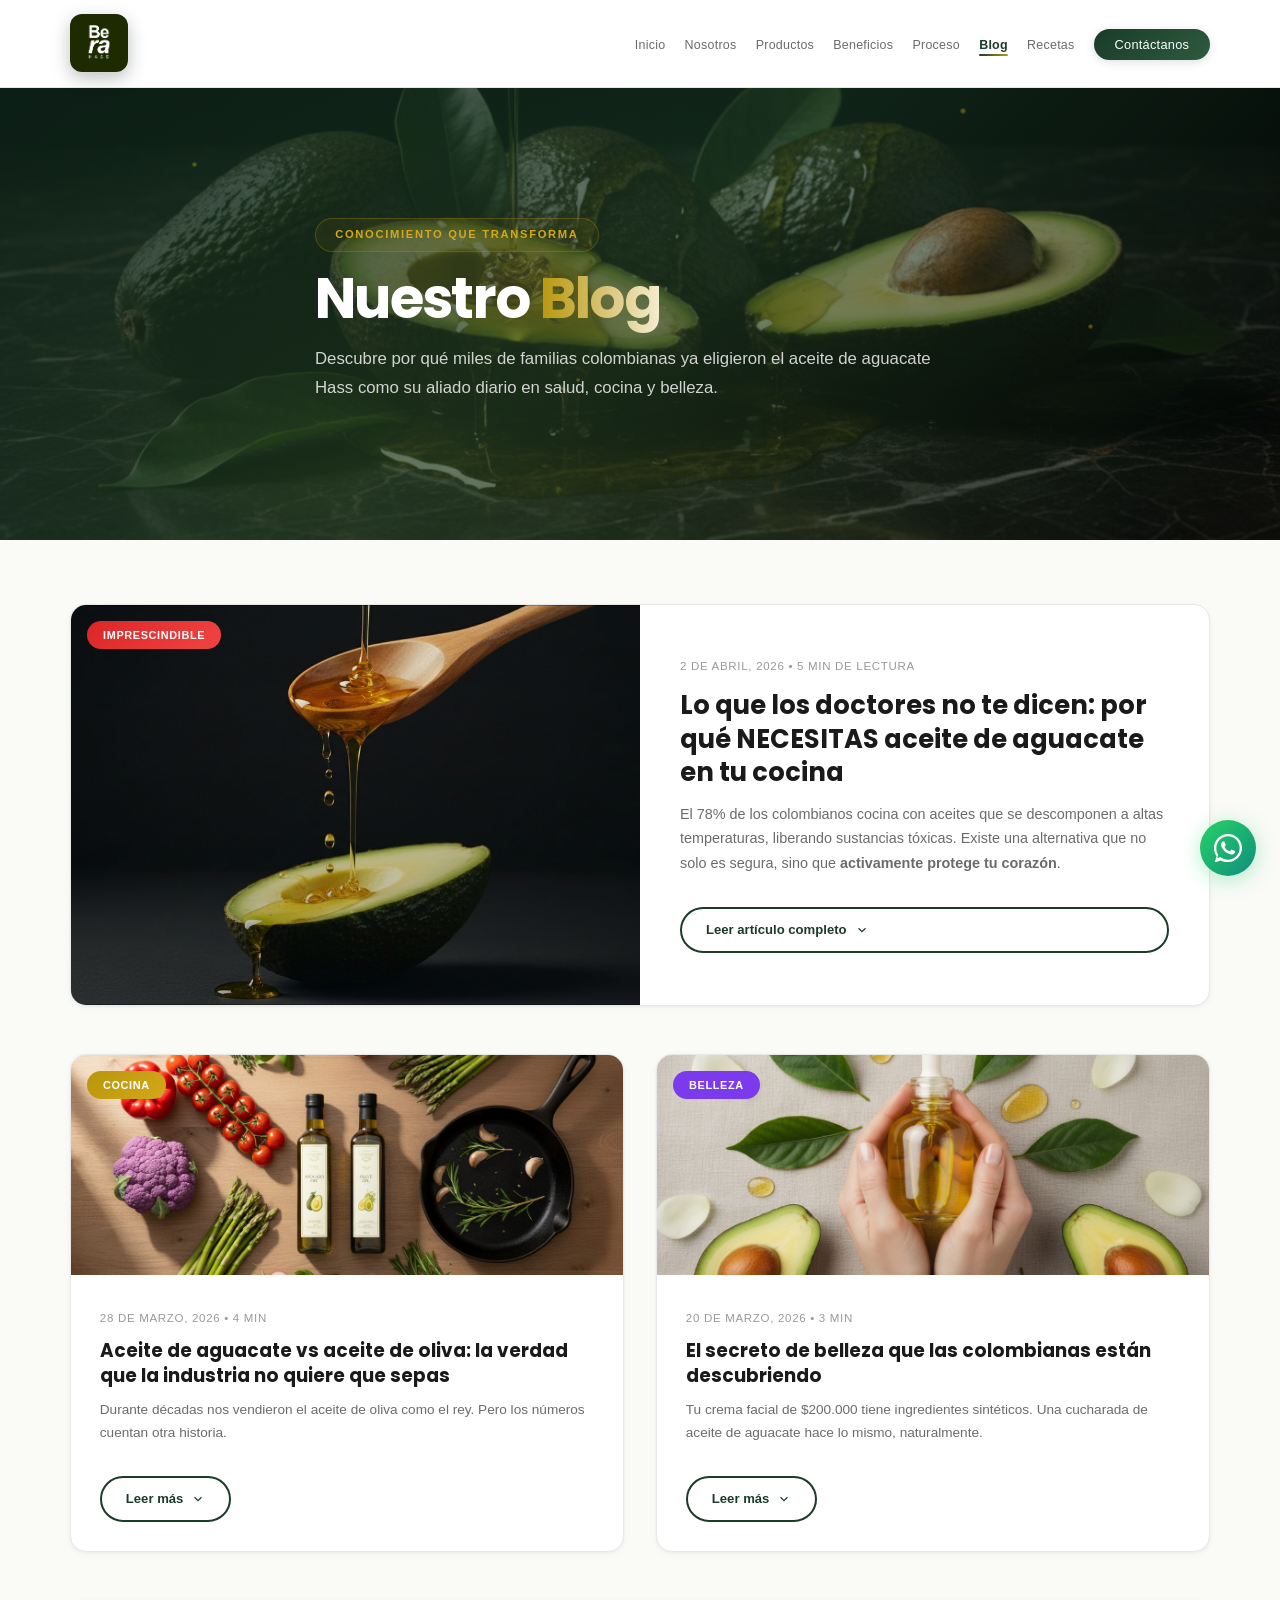
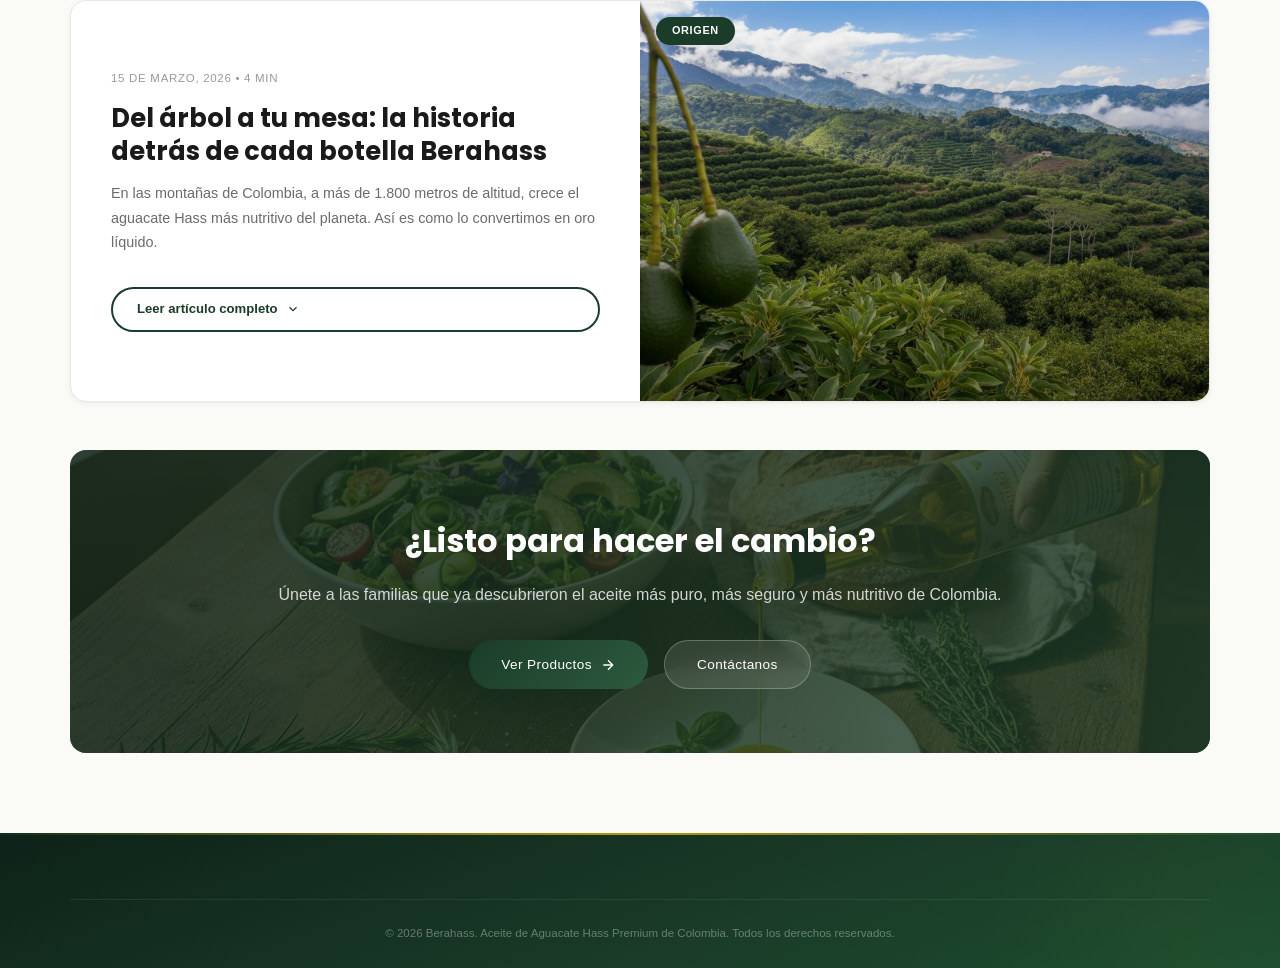
==== commit c605b417: "Regenerate favicons + apple-touch-icon from new BERAHASS1 logo The favicons (32, 48, 192, 512) and t" ====
--- a/blog.html
+++ b/blog.html
@@ -12,7 +12,7 @@
     <meta name="theme-color" content="#1a4d2e">
     <link rel="icon" type="image/png" sizes="48x48" href="favicon-48.png">
     <link rel="icon" type="image/png" sizes="192x192" href="favicon-192.png">
-    <link rel="apple-touch-icon" sizes="180x180" href="BERAHASS1.png">
+    <link rel="apple-touch-icon" sizes="180x180" href="apple-touch-icon.png">
     <link rel="preload" href="aguacate-hero.jpg" as="image" fetchpriority="high">
     <link rel="preload" href="styles.css" as="style">
     <link rel="dns-prefetch" href="https://fonts.googleapis.com">
--- a/styles.css
+++ b/styles.css
@@ -167,13 +167,21 @@
     z-index: 10;
 }
 .logo-img {
-    width: 44px;
+    width: 58px;
     height: auto;
-    border-radius: 9px;
-    transition: transform 0.3s ease;
+    border-radius: 12px;
+    box-shadow:
+        0 0 0 1px rgba(255,255,255,0.06),
+        0 6px 18px rgba(13,34,24,0.28),
+        inset 0 1px 0 rgba(255,255,255,0.08);
+    transition: transform 0.4s var(--transition-smooth), box-shadow 0.4s ease;
 }
 .logo:hover .logo-img {
-    transform: scale(1.05);
+    transform: scale(1.08) rotate(-1.5deg);
+    box-shadow:
+        0 0 0 2px rgba(184,150,12,0.55),
+        0 12px 28px rgba(13,34,24,0.42),
+        inset 0 1px 0 rgba(255,255,255,0.12);
 }
 .nav-links {
     display: flex;
@@ -1642,12 +1650,51 @@
 }
 .footer-logo {
     display: inline-flex;
-    margin-bottom: 0.5rem;
+    align-items: center;
+    margin-bottom: 0.8rem;
+    position: relative;
+    padding: 6px;
+}
+.footer-logo::before {
+    content: "";
+    position: absolute;
+    inset: 0;
+    border-radius: 22px;
+    padding: 2px;
+    background: linear-gradient(135deg, rgba(184,150,12,0.85), rgba(132,204,22,0.35) 45%, rgba(184,150,12,0.0) 70%, rgba(184,150,12,0.6));
+    -webkit-mask: linear-gradient(#000 0 0) content-box, linear-gradient(#000 0 0);
+    -webkit-mask-composite: xor;
+            mask-composite: exclude;
+    opacity: 0.9;
+    pointer-events: none;
+    animation: footerLogoSheen 6s linear infinite;
+    background-size: 200% 200%;
+}
+.footer-logo::after {
+    content: "";
+    position: absolute;
+    inset: -14px;
+    border-radius: 28px;
+    background: radial-gradient(closest-side, rgba(184,150,12,0.28), rgba(184,150,12,0) 70%);
+    filter: blur(8px);
+    pointer-events: none;
+    z-index: -1;
 }
 .footer-logo .logo-img {
-    width: 52px;
-    border-radius: 10px;
-    box-shadow: 0 4px 16px rgba(0,0,0,0.25);
+    width: 78px;
+    border-radius: 16px;
+    box-shadow:
+        0 10px 30px rgba(0,0,0,0.45),
+        inset 0 1px 0 rgba(255,255,255,0.08);
+    transition: transform 0.5s var(--transition-smooth);
+}
+.footer-logo:hover .logo-img {
+    transform: scale(1.06) rotate(2deg);
+}
+@keyframes footerLogoSheen {
+    0%   { background-position: 0% 0%; }
+    50%  { background-position: 100% 100%; }
+    100% { background-position: 0% 0%; }
 }
 .footer-social {
     display: flex;
@@ -1850,8 +1897,8 @@
     .about-panorama { min-height: 40vh; }
     .trust-badges { gap: 0.8rem; }
     .trust-badge-item { font-size: 0.65rem; padding: 0.35rem 0.8rem; }
-    .logo-img { width: 40px; border-radius: 8px; }
-    .footer-logo .logo-img { width: 48px; }
+    .logo-img { width: 48px; border-radius: 10px; }
+    .footer-logo .logo-img { width: 68px; border-radius: 14px; }
 }
 
 /* ─── MOBILE SMALL ─── */
@@ -1976,9 +2023,9 @@
     .container { width: min(calc(100% - 1.5rem), var(--container)); }
     .navbar { padding-top: max(0.6rem, env(safe-area-inset-top)); }
     .footer-bottom { padding-bottom: max(1.5rem, env(safe-area-inset-bottom)); }
-    .logo-img { width: 38px; border-radius: 8px; }
-    .footer-logo .logo-img { width: 46px; border-radius: 9px; }
-    .comp-v2-logo { width: 36px; border-radius: 8px; }
+    .logo-img { width: 44px; border-radius: 9px; }
+    .footer-logo .logo-img { width: 62px; border-radius: 13px; }
+    .comp-v2-logo { width: 38px; border-radius: 8px; }
 }
 
 /* ─── EXTRA SMALL PHONES ─── */
@@ -1996,7 +2043,8 @@
     .footer-social a { width: 40px; height: 40px; }
     .nav-links { width: 260px; padding: 4.5rem 1.2rem 2rem; }
     .container { width: min(calc(100% - 1rem), var(--container)); }
-    .logo-img { width: 34px; border-radius: 7px; }
+    .logo-img { width: 40px; border-radius: 8px; }
+    .footer-logo .logo-img { width: 56px; border-radius: 12px; }
     .preloader-logo-img { width: 88px; border-radius: 18px; }
 }
 
--- a/styles.css
+++ b/styles.css
@@ -167,13 +167,21 @@
     z-index: 10;
 }
 .logo-img {
-    width: 44px;
+    width: 58px;
     height: auto;
-    border-radius: 9px;
-    transition: transform 0.3s ease;
+    border-radius: 12px;
+    box-shadow:
+        0 0 0 1px rgba(255,255,255,0.06),
+        0 6px 18px rgba(13,34,24,0.28),
+        inset 0 1px 0 rgba(255,255,255,0.08);
+    transition: transform 0.4s var(--transition-smooth), box-shadow 0.4s ease;
 }
 .logo:hover .logo-img {
-    transform: scale(1.05);
+    transform: scale(1.08) rotate(-1.5deg);
+    box-shadow:
+        0 0 0 2px rgba(184,150,12,0.55),
+        0 12px 28px rgba(13,34,24,0.42),
+        inset 0 1px 0 rgba(255,255,255,0.12);
 }
 .nav-links {
     display: flex;
@@ -1642,12 +1650,51 @@
 }
 .footer-logo {
     display: inline-flex;
-    margin-bottom: 0.5rem;
+    align-items: center;
+    margin-bottom: 0.8rem;
+    position: relative;
+    padding: 6px;
+}
+.footer-logo::before {
+    content: "";
+    position: absolute;
+    inset: 0;
+    border-radius: 22px;
+    padding: 2px;
+    background: linear-gradient(135deg, rgba(184,150,12,0.85), rgba(132,204,22,0.35) 45%, rgba(184,150,12,0.0) 70%, rgba(184,150,12,0.6));
+    -webkit-mask: linear-gradient(#000 0 0) content-box, linear-gradient(#000 0 0);
+    -webkit-mask-composite: xor;
+            mask-composite: exclude;
+    opacity: 0.9;
+    pointer-events: none;
+    animation: footerLogoSheen 6s linear infinite;
+    background-size: 200% 200%;
+}
+.footer-logo::after {
+    content: "";
+    position: absolute;
+    inset: -14px;
+    border-radius: 28px;
+    background: radial-gradient(closest-side, rgba(184,150,12,0.28), rgba(184,150,12,0) 70%);
+    filter: blur(8px);
+    pointer-events: none;
+    z-index: -1;
 }
 .footer-logo .logo-img {
-    width: 52px;
-    border-radius: 10px;
-    box-shadow: 0 4px 16px rgba(0,0,0,0.25);
+    width: 78px;
+    border-radius: 16px;
+    box-shadow:
+        0 10px 30px rgba(0,0,0,0.45),
+        inset 0 1px 0 rgba(255,255,255,0.08);
+    transition: transform 0.5s var(--transition-smooth);
+}
+.footer-logo:hover .logo-img {
+    transform: scale(1.06) rotate(2deg);
+}
+@keyframes footerLogoSheen {
+    0%   { background-position: 0% 0%; }
+    50%  { background-position: 100% 100%; }
+    100% { background-position: 0% 0%; }
 }
 .footer-social {
     display: flex;
@@ -1850,8 +1897,8 @@
     .about-panorama { min-height: 40vh; }
     .trust-badges { gap: 0.8rem; }
     .trust-badge-item { font-size: 0.65rem; padding: 0.35rem 0.8rem; }
-    .logo-img { width: 40px; border-radius: 8px; }
-    .footer-logo .logo-img { width: 48px; }
+    .logo-img { width: 48px; border-radius: 10px; }
+    .footer-logo .logo-img { width: 68px; border-radius: 14px; }
 }
 
 /* ─── MOBILE SMALL ─── */
@@ -1976,9 +2023,9 @@
     .container { width: min(calc(100% - 1.5rem), var(--container)); }
     .navbar { padding-top: max(0.6rem, env(safe-area-inset-top)); }
     .footer-bottom { padding-bottom: max(1.5rem, env(safe-area-inset-bottom)); }
-    .logo-img { width: 38px; border-radius: 8px; }
-    .footer-logo .logo-img { width: 46px; border-radius: 9px; }
-    .comp-v2-logo { width: 36px; border-radius: 8px; }
+    .logo-img { width: 44px; border-radius: 9px; }
+    .footer-logo .logo-img { width: 62px; border-radius: 13px; }
+    .comp-v2-logo { width: 38px; border-radius: 8px; }
 }
 
 /* ─── EXTRA SMALL PHONES ─── */
@@ -1996,7 +2043,8 @@
     .footer-social a { width: 40px; height: 40px; }
     .nav-links { width: 260px; padding: 4.5rem 1.2rem 2rem; }
     .container { width: min(calc(100% - 1rem), var(--container)); }
-    .logo-img { width: 34px; border-radius: 7px; }
+    .logo-img { width: 40px; border-radius: 8px; }
+    .footer-logo .logo-img { width: 56px; border-radius: 12px; }
     .preloader-logo-img { width: 88px; border-radius: 18px; }
 }
 
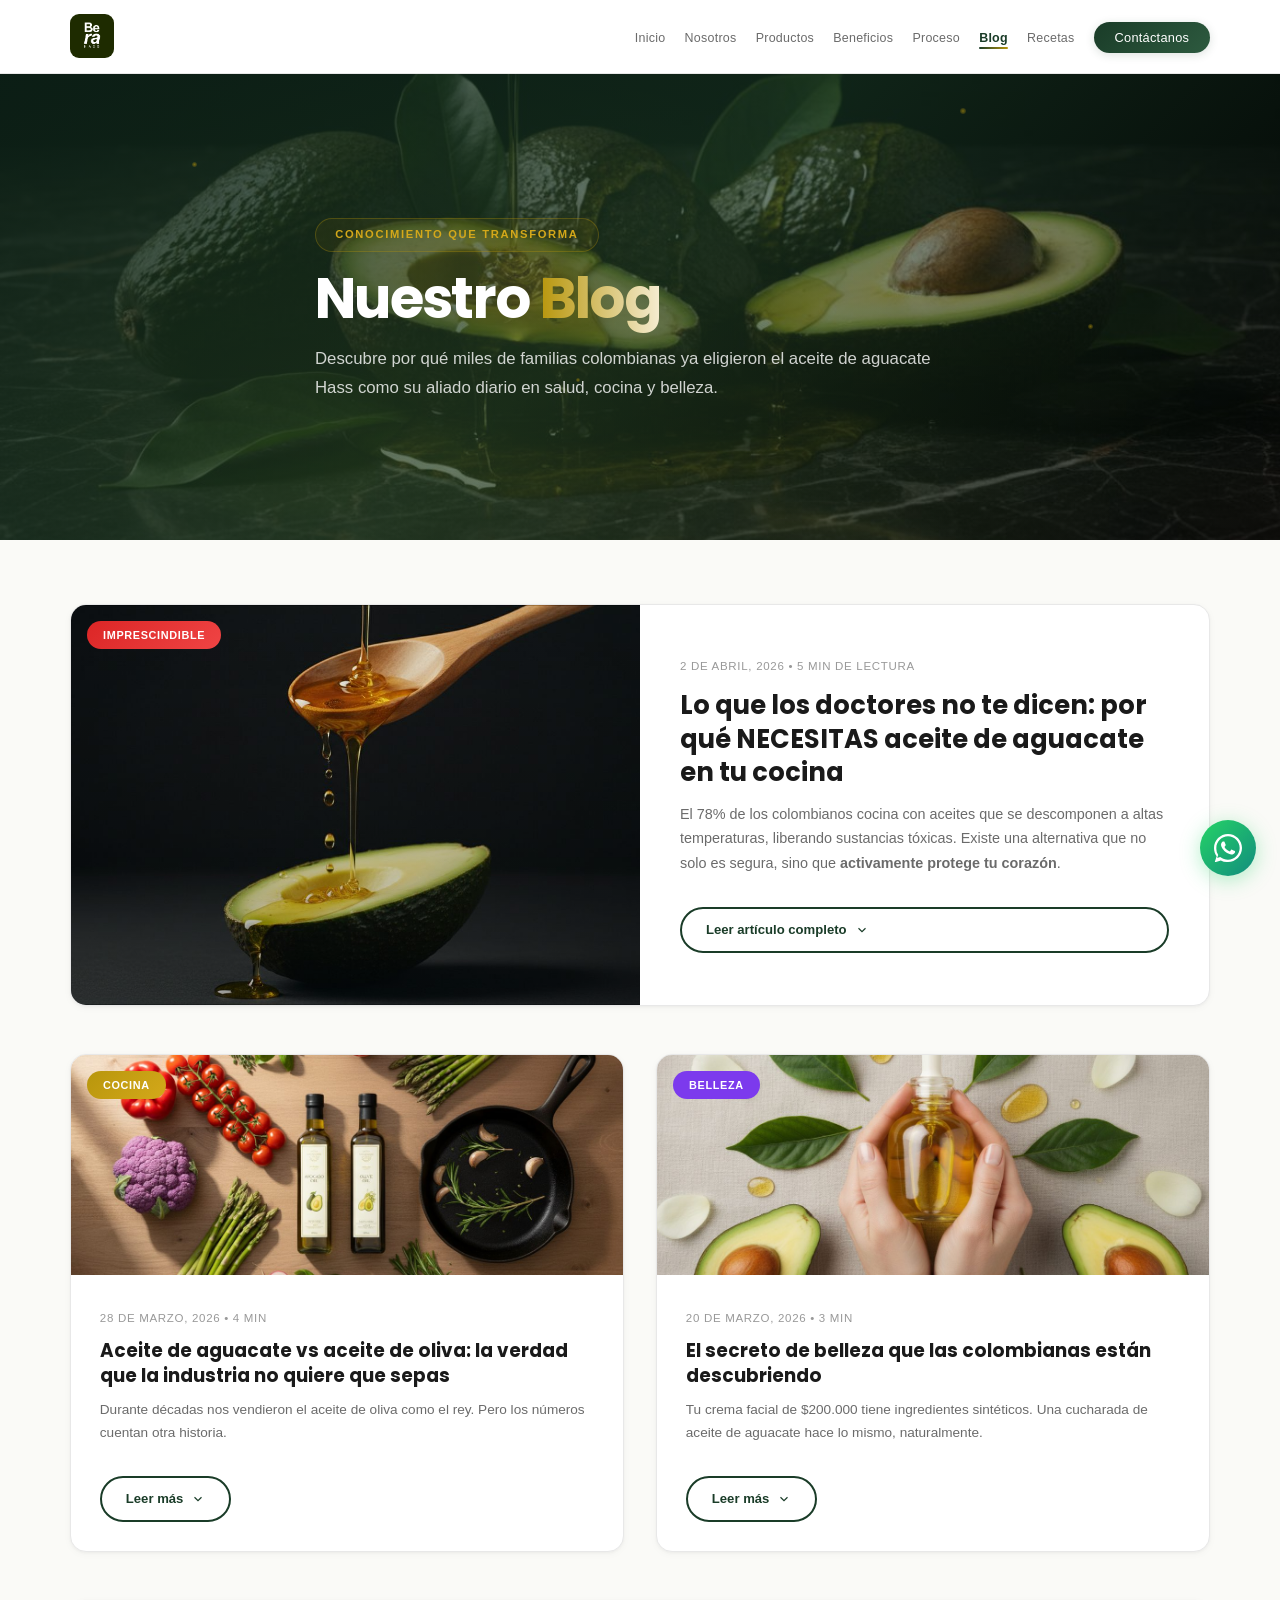
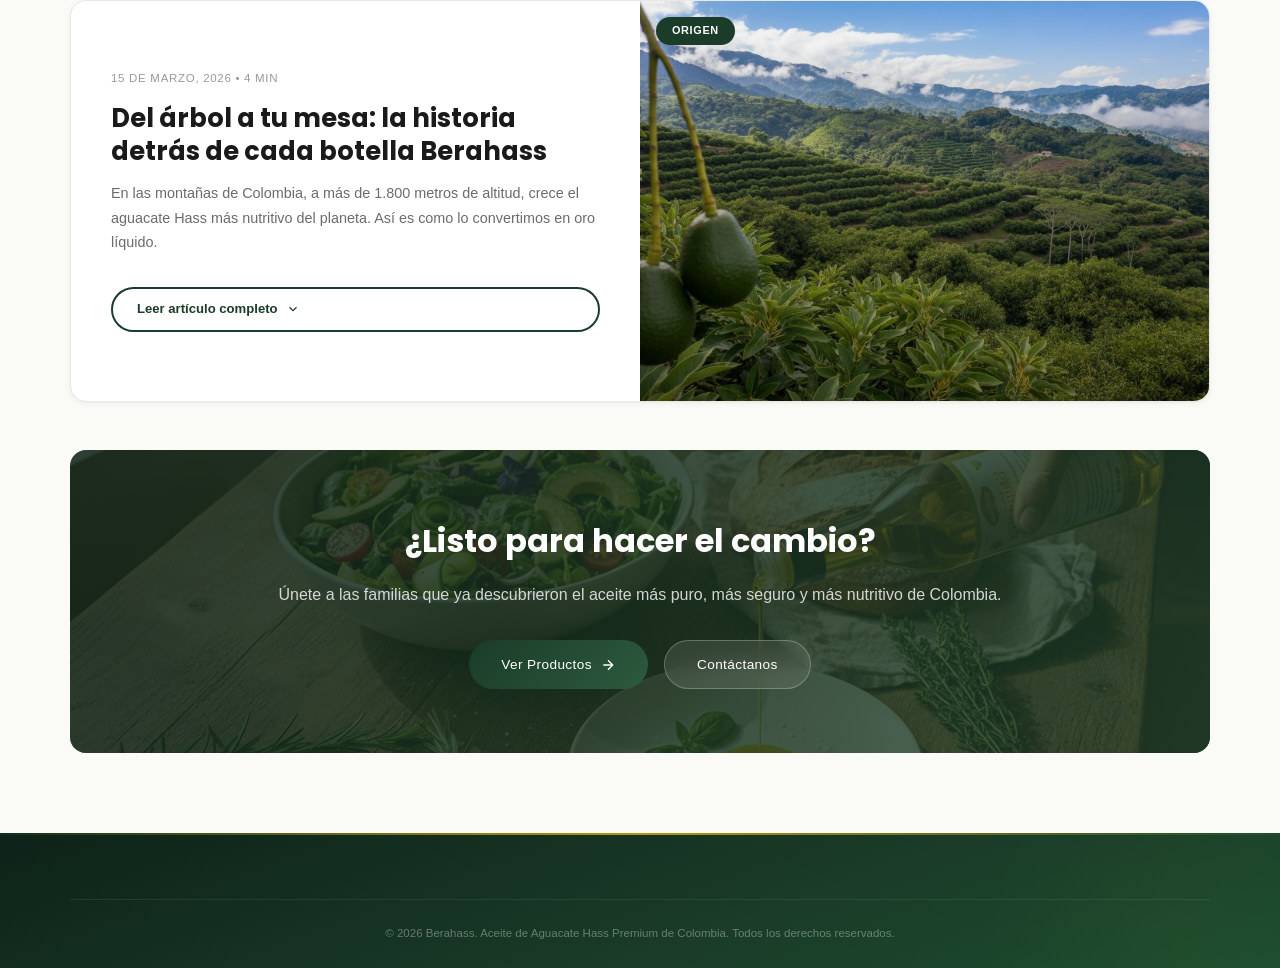
==== commit e1534727: "Mejoras de SEO, marketing y diseño/UX SEO y marketing: - Enlaces internos contextuales desde recetas" ====
--- a/blog.html
+++ b/blog.html
@@ -77,7 +77,7 @@
             <!-- Featured Article -->
             <article class="blog-featured" id="art1">
                 <div class="blog-featured-img">
-                    <img src="aguacate-salud.jpg" alt="Aceite de aguacate Hass puro cayendo sobre aguacates frescos" loading="lazy">
+                    <img src="aguacate-salud.jpg" alt="Aceite de aguacate Hass puro cayendo sobre aguacates frescos" width="1200" height="685" loading="lazy" decoding="async">
                     <div class="blog-featured-overlay"></div>
                     <span class="blog-cat blog-cat-red">Imprescindible</span>
                 </div>
@@ -115,7 +115,7 @@
                 <!-- Article 2 -->
                 <article class="blog-card-2" id="art2">
                     <div class="blog-card-2-img">
-                        <img src="aguacate-cocina.jpg" alt="Aguacates Hass cortados listos para cocinar" loading="lazy">
+                        <img src="aguacate-cocina.jpg" alt="Aguacates Hass cortados listos para cocinar" width="1200" height="685" loading="lazy" decoding="async">
                         <span class="blog-cat blog-cat-gold">Cocina</span>
                     </div>
                     <div class="blog-card-2-body">
@@ -146,7 +146,7 @@
                                 </div>
                             </div>
                             <p>El aceite de aguacate supera al de oliva en <strong>todos los indicadores clave</strong>: mayor punto de humo, más Omega-9, sabor más neutro que no altera tus platos, y una versatilidad insuperable.</p>
-                            <p>Además, el aceite de aguacate Berahass es <strong>100% colombiano</strong>. No recorre miles de kilómetros desde Europa. Llega fresco a tu mesa, con toda su potencia nutricional intacta.</p>
+                            <p>Además, el <a href="producto-refinado.html" class="inline-prod-link">aceite de aguacate Berahass</a> es <strong>100% colombiano</strong>. No recorre miles de kilómetros desde Europa. Llega fresco a tu mesa, con toda su potencia nutricional intacta.</p>
                             <div class="blog-callout blog-callout-gold">
                                 <div class="blog-callout-icon">🔥</div>
                                 <p><strong>¿Sabías que...?</strong> Cuando fríes con aceite de oliva a más de 210°C, pierdes todos sus beneficios. Con aceite de aguacate puedes llegar a 280°C sin perder ni una sola propiedad.</p>
@@ -161,7 +161,7 @@
                 <!-- Article 3 -->
                 <article class="blog-card-2" id="art3">
                     <div class="blog-card-2-img">
-                        <img src="aguacate-belleza.jpg" alt="Aceite de aguacate Hass Extra Virgen para belleza natural" loading="lazy">
+                        <img src="aguacate-belleza.jpg" alt="Aceite de aguacate Hass Extra Virgen para belleza natural" width="1200" height="685" loading="lazy" decoding="async">
                         <span class="blog-cat blog-cat-purple">Belleza</span>
                     </div>
                     <div class="blog-card-2-body">
@@ -184,7 +184,7 @@
                             </ul>
                             <div class="blog-callout blog-callout-purple">
                                 <div class="blog-callout-icon">✨</div>
-                                <p><strong>Tip Berahass:</strong> Usa el aceite Extra Virgen para tratamientos de belleza. Al ser prensado en frío, conserva el 100% de sus vitaminas y antioxidantes.</p>
+                                <p><strong>Tip Berahass:</strong> Usa el <a href="producto-extravirgen.html" class="inline-prod-link">aceite Extra Virgen</a> para tratamientos de belleza. Al ser prensado en frío, conserva el 100% de sus vitaminas y antioxidantes.</p>
                             </div>
                         </div>
                         <button class="blog-toggle-btn" onclick="toggleArticle('content3', this)">
@@ -197,7 +197,7 @@
             <!-- Article 4 - Full Width -->
             <article class="blog-featured blog-featured-reverse" id="art4">
                 <div class="blog-featured-img">
-                    <img src="aguacate-origen.jpg" alt="Cultivo de aguacate Hass en las montañas de Colombia" loading="lazy">
+                    <img src="aguacate-origen.jpg" alt="Cultivo de aguacate Hass en las montañas de Colombia" width="1200" height="685" loading="lazy" decoding="async">
                     <div class="blog-featured-overlay"></div>
                     <span class="blog-cat blog-cat-green">Origen</span>
                 </div>
@@ -252,7 +252,7 @@
     </footer>
 
     <!-- WhatsApp Float -->
-    <a href="https://wa.me/573000000000" target="_blank" rel="noopener noreferrer" class="whatsapp-float" aria-label="WhatsApp">
+    <a href="https://wa.me/573173823744?text=Hola%2C%20me%20interesa%20el%20aceite%20de%20aguacate%20Berahass" target="_blank" rel="noopener noreferrer" class="whatsapp-float" aria-label="WhatsApp">
         <svg width="28" height="28" viewBox="0 0 24 24" fill="#fff"><path d="M17.472 14.382c-.297-.149-1.758-.867-2.03-.967-.273-.099-.471-.148-.67.15-.197.297-.767.966-.94 1.164-.173.199-.347.223-.644.075-.297-.15-1.255-.463-2.39-1.475-.883-.788-1.48-1.761-1.653-2.059-.173-.297-.018-.458.13-.606.134-.133.298-.347.446-.52.149-.174.198-.298.298-.497.099-.198.05-.371-.025-.52-.075-.149-.669-1.612-.916-2.207-.242-.579-.487-.5-.669-.51-.173-.008-.371-.01-.57-.01-.198 0-.52.074-.792.372-.272.297-1.04 1.016-1.04 2.479 0 1.462 1.065 2.875 1.213 3.074.149.198 2.096 3.2 5.077 4.487.709.306 1.262.489 1.694.625.712.227 1.36.195 1.871.118.571-.085 1.758-.719 2.006-1.413.248-.694.248-1.289.173-1.413-.074-.124-.272-.198-.57-.347z"/><path d="M12 0C5.373 0 0 5.373 0 12c0 2.625.846 5.059 2.284 7.034L.789 23.492a.5.5 0 00.611.611l4.458-1.495A11.952 11.952 0 0012 24c6.627 0 12-5.373 12-12S18.627 0 12 0zm0 22c-2.387 0-4.607-.798-6.379-2.145l-.258-.19-2.652.889.889-2.652-.19-.258A9.956 9.956 0 012 12C2 6.486 6.486 2 12 2s10 4.486 10 10-4.486 10-10 10z"/></svg>
         <span class="whatsapp-tooltip">Escríbenos</span>
     </a>
--- a/styles.css
+++ b/styles.css
@@ -167,21 +167,13 @@
     z-index: 10;
 }
 .logo-img {
-    width: 58px;
+    width: 44px;
     height: auto;
-    border-radius: 12px;
-    box-shadow:
-        0 0 0 1px rgba(255,255,255,0.06),
-        0 6px 18px rgba(13,34,24,0.28),
-        inset 0 1px 0 rgba(255,255,255,0.08);
-    transition: transform 0.4s var(--transition-smooth), box-shadow 0.4s ease;
+    border-radius: 9px;
+    transition: transform 0.3s ease;
 }
 .logo:hover .logo-img {
-    transform: scale(1.08) rotate(-1.5deg);
-    box-shadow:
-        0 0 0 2px rgba(184,150,12,0.55),
-        0 12px 28px rgba(13,34,24,0.42),
-        inset 0 1px 0 rgba(255,255,255,0.12);
+    transform: scale(1.05);
 }
 .nav-links {
     display: flex;
@@ -1136,6 +1128,11 @@
     transition: transform 0.4s ease;
 }
 .prod-img-garrafa { max-height: 200px; }
+.prod-img-refinado {
+    max-height: 230px;
+    filter: drop-shadow(0 14px 22px rgba(0,0,0,0.18));
+    mix-blend-mode: multiply;
+}
 .prod-card:hover .prod-img { transform: scale(1.05); }
 .prod-badge {
     position: absolute;
@@ -1650,51 +1647,12 @@
 }
 .footer-logo {
     display: inline-flex;
-    align-items: center;
-    margin-bottom: 0.8rem;
-    position: relative;
-    padding: 6px;
-}
-.footer-logo::before {
-    content: "";
-    position: absolute;
-    inset: 0;
-    border-radius: 22px;
-    padding: 2px;
-    background: linear-gradient(135deg, rgba(184,150,12,0.85), rgba(132,204,22,0.35) 45%, rgba(184,150,12,0.0) 70%, rgba(184,150,12,0.6));
-    -webkit-mask: linear-gradient(#000 0 0) content-box, linear-gradient(#000 0 0);
-    -webkit-mask-composite: xor;
-            mask-composite: exclude;
-    opacity: 0.9;
-    pointer-events: none;
-    animation: footerLogoSheen 6s linear infinite;
-    background-size: 200% 200%;
-}
-.footer-logo::after {
-    content: "";
-    position: absolute;
-    inset: -14px;
-    border-radius: 28px;
-    background: radial-gradient(closest-side, rgba(184,150,12,0.28), rgba(184,150,12,0) 70%);
-    filter: blur(8px);
-    pointer-events: none;
-    z-index: -1;
+    margin-bottom: 0.5rem;
 }
 .footer-logo .logo-img {
-    width: 78px;
-    border-radius: 16px;
-    box-shadow:
-        0 10px 30px rgba(0,0,0,0.45),
-        inset 0 1px 0 rgba(255,255,255,0.08);
-    transition: transform 0.5s var(--transition-smooth);
-}
-.footer-logo:hover .logo-img {
-    transform: scale(1.06) rotate(2deg);
-}
-@keyframes footerLogoSheen {
-    0%   { background-position: 0% 0%; }
-    50%  { background-position: 100% 100%; }
-    100% { background-position: 0% 0%; }
+    width: 52px;
+    border-radius: 10px;
+    box-shadow: 0 4px 16px rgba(0,0,0,0.25);
 }
 .footer-social {
     display: flex;
@@ -1897,8 +1855,6 @@
     .about-panorama { min-height: 40vh; }
     .trust-badges { gap: 0.8rem; }
     .trust-badge-item { font-size: 0.65rem; padding: 0.35rem 0.8rem; }
-    .logo-img { width: 48px; border-radius: 10px; }
-    .footer-logo .logo-img { width: 68px; border-radius: 14px; }
 }
 
 /* ─── MOBILE SMALL ─── */
@@ -1970,6 +1926,7 @@
     .prod-header { height: 200px; }
     .prod-img { max-height: 150px; }
     .prod-img-garrafa { max-height: 170px; }
+    .prod-img-refinado { max-height: 190px; }
     .prod-info { padding: 1.2rem; }
     .prod-info h3 { font-size: 1.05rem; }
     .prod-info > p { font-size: 0.8rem; line-height: 1.6; }
@@ -2023,9 +1980,6 @@
     .container { width: min(calc(100% - 1.5rem), var(--container)); }
     .navbar { padding-top: max(0.6rem, env(safe-area-inset-top)); }
     .footer-bottom { padding-bottom: max(1.5rem, env(safe-area-inset-bottom)); }
-    .logo-img { width: 44px; border-radius: 9px; }
-    .footer-logo .logo-img { width: 62px; border-radius: 13px; }
-    .comp-v2-logo { width: 38px; border-radius: 8px; }
 }
 
 /* ─── EXTRA SMALL PHONES ─── */
@@ -2043,9 +1997,6 @@
     .footer-social a { width: 40px; height: 40px; }
     .nav-links { width: 260px; padding: 4.5rem 1.2rem 2rem; }
     .container { width: min(calc(100% - 1rem), var(--container)); }
-    .logo-img { width: 40px; border-radius: 8px; }
-    .footer-logo .logo-img { width: 56px; border-radius: 12px; }
-    .preloader-logo-img { width: 88px; border-radius: 18px; }
 }
 
 /* ─── LANDSCAPE MOBILE ─── */
@@ -2725,6 +2676,21 @@
     font-weight: 700;
 }
 .receta-ingredientes li strong { color: var(--green); }
+/* Contextual product links inside recipes / blog articles */
+.inline-prod-link {
+    color: var(--gold);
+    font-weight: 600;
+    text-decoration: underline;
+    text-decoration-color: rgba(184, 150, 12, 0.4);
+    text-underline-offset: 3px;
+    text-decoration-thickness: 1.5px;
+    transition: color 0.2s var(--transition-smooth), text-decoration-color 0.2s var(--transition-smooth);
+}
+.inline-prod-link:hover {
+    color: var(--green);
+    text-decoration-color: currentColor;
+}
+.inline-prod-link strong { color: inherit; }
 .receta-pasos ol {
     padding-left: 1.3rem;
 }
--- a/styles.css
+++ b/styles.css
@@ -167,21 +167,13 @@
     z-index: 10;
 }
 .logo-img {
-    width: 58px;
+    width: 44px;
     height: auto;
-    border-radius: 12px;
-    box-shadow:
-        0 0 0 1px rgba(255,255,255,0.06),
-        0 6px 18px rgba(13,34,24,0.28),
-        inset 0 1px 0 rgba(255,255,255,0.08);
-    transition: transform 0.4s var(--transition-smooth), box-shadow 0.4s ease;
+    border-radius: 9px;
+    transition: transform 0.3s ease;
 }
 .logo:hover .logo-img {
-    transform: scale(1.08) rotate(-1.5deg);
-    box-shadow:
-        0 0 0 2px rgba(184,150,12,0.55),
-        0 12px 28px rgba(13,34,24,0.42),
-        inset 0 1px 0 rgba(255,255,255,0.12);
+    transform: scale(1.05);
 }
 .nav-links {
     display: flex;
@@ -1136,6 +1128,11 @@
     transition: transform 0.4s ease;
 }
 .prod-img-garrafa { max-height: 200px; }
+.prod-img-refinado {
+    max-height: 230px;
+    filter: drop-shadow(0 14px 22px rgba(0,0,0,0.18));
+    mix-blend-mode: multiply;
+}
 .prod-card:hover .prod-img { transform: scale(1.05); }
 .prod-badge {
     position: absolute;
@@ -1650,51 +1647,12 @@
 }
 .footer-logo {
     display: inline-flex;
-    align-items: center;
-    margin-bottom: 0.8rem;
-    position: relative;
-    padding: 6px;
-}
-.footer-logo::before {
-    content: "";
-    position: absolute;
-    inset: 0;
-    border-radius: 22px;
-    padding: 2px;
-    background: linear-gradient(135deg, rgba(184,150,12,0.85), rgba(132,204,22,0.35) 45%, rgba(184,150,12,0.0) 70%, rgba(184,150,12,0.6));
-    -webkit-mask: linear-gradient(#000 0 0) content-box, linear-gradient(#000 0 0);
-    -webkit-mask-composite: xor;
-            mask-composite: exclude;
-    opacity: 0.9;
-    pointer-events: none;
-    animation: footerLogoSheen 6s linear infinite;
-    background-size: 200% 200%;
-}
-.footer-logo::after {
-    content: "";
-    position: absolute;
-    inset: -14px;
-    border-radius: 28px;
-    background: radial-gradient(closest-side, rgba(184,150,12,0.28), rgba(184,150,12,0) 70%);
-    filter: blur(8px);
-    pointer-events: none;
-    z-index: -1;
+    margin-bottom: 0.5rem;
 }
 .footer-logo .logo-img {
-    width: 78px;
-    border-radius: 16px;
-    box-shadow:
-        0 10px 30px rgba(0,0,0,0.45),
-        inset 0 1px 0 rgba(255,255,255,0.08);
-    transition: transform 0.5s var(--transition-smooth);
-}
-.footer-logo:hover .logo-img {
-    transform: scale(1.06) rotate(2deg);
-}
-@keyframes footerLogoSheen {
-    0%   { background-position: 0% 0%; }
-    50%  { background-position: 100% 100%; }
-    100% { background-position: 0% 0%; }
+    width: 52px;
+    border-radius: 10px;
+    box-shadow: 0 4px 16px rgba(0,0,0,0.25);
 }
 .footer-social {
     display: flex;
@@ -1897,8 +1855,6 @@
     .about-panorama { min-height: 40vh; }
     .trust-badges { gap: 0.8rem; }
     .trust-badge-item { font-size: 0.65rem; padding: 0.35rem 0.8rem; }
-    .logo-img { width: 48px; border-radius: 10px; }
-    .footer-logo .logo-img { width: 68px; border-radius: 14px; }
 }
 
 /* ─── MOBILE SMALL ─── */
@@ -1970,6 +1926,7 @@
     .prod-header { height: 200px; }
     .prod-img { max-height: 150px; }
     .prod-img-garrafa { max-height: 170px; }
+    .prod-img-refinado { max-height: 190px; }
     .prod-info { padding: 1.2rem; }
     .prod-info h3 { font-size: 1.05rem; }
     .prod-info > p { font-size: 0.8rem; line-height: 1.6; }
@@ -2023,9 +1980,6 @@
     .container { width: min(calc(100% - 1.5rem), var(--container)); }
     .navbar { padding-top: max(0.6rem, env(safe-area-inset-top)); }
     .footer-bottom { padding-bottom: max(1.5rem, env(safe-area-inset-bottom)); }
-    .logo-img { width: 44px; border-radius: 9px; }
-    .footer-logo .logo-img { width: 62px; border-radius: 13px; }
-    .comp-v2-logo { width: 38px; border-radius: 8px; }
 }
 
 /* ─── EXTRA SMALL PHONES ─── */
@@ -2043,9 +1997,6 @@
     .footer-social a { width: 40px; height: 40px; }
     .nav-links { width: 260px; padding: 4.5rem 1.2rem 2rem; }
     .container { width: min(calc(100% - 1rem), var(--container)); }
-    .logo-img { width: 40px; border-radius: 8px; }
-    .footer-logo .logo-img { width: 56px; border-radius: 12px; }
-    .preloader-logo-img { width: 88px; border-radius: 18px; }
 }
 
 /* ─── LANDSCAPE MOBILE ─── */
@@ -2725,6 +2676,21 @@
     font-weight: 700;
 }
 .receta-ingredientes li strong { color: var(--green); }
+/* Contextual product links inside recipes / blog articles */
+.inline-prod-link {
+    color: var(--gold);
+    font-weight: 600;
+    text-decoration: underline;
+    text-decoration-color: rgba(184, 150, 12, 0.4);
+    text-underline-offset: 3px;
+    text-decoration-thickness: 1.5px;
+    transition: color 0.2s var(--transition-smooth), text-decoration-color 0.2s var(--transition-smooth);
+}
+.inline-prod-link:hover {
+    color: var(--green);
+    text-decoration-color: currentColor;
+}
+.inline-prod-link strong { color: inherit; }
 .receta-pasos ol {
     padding-left: 1.3rem;
 }
